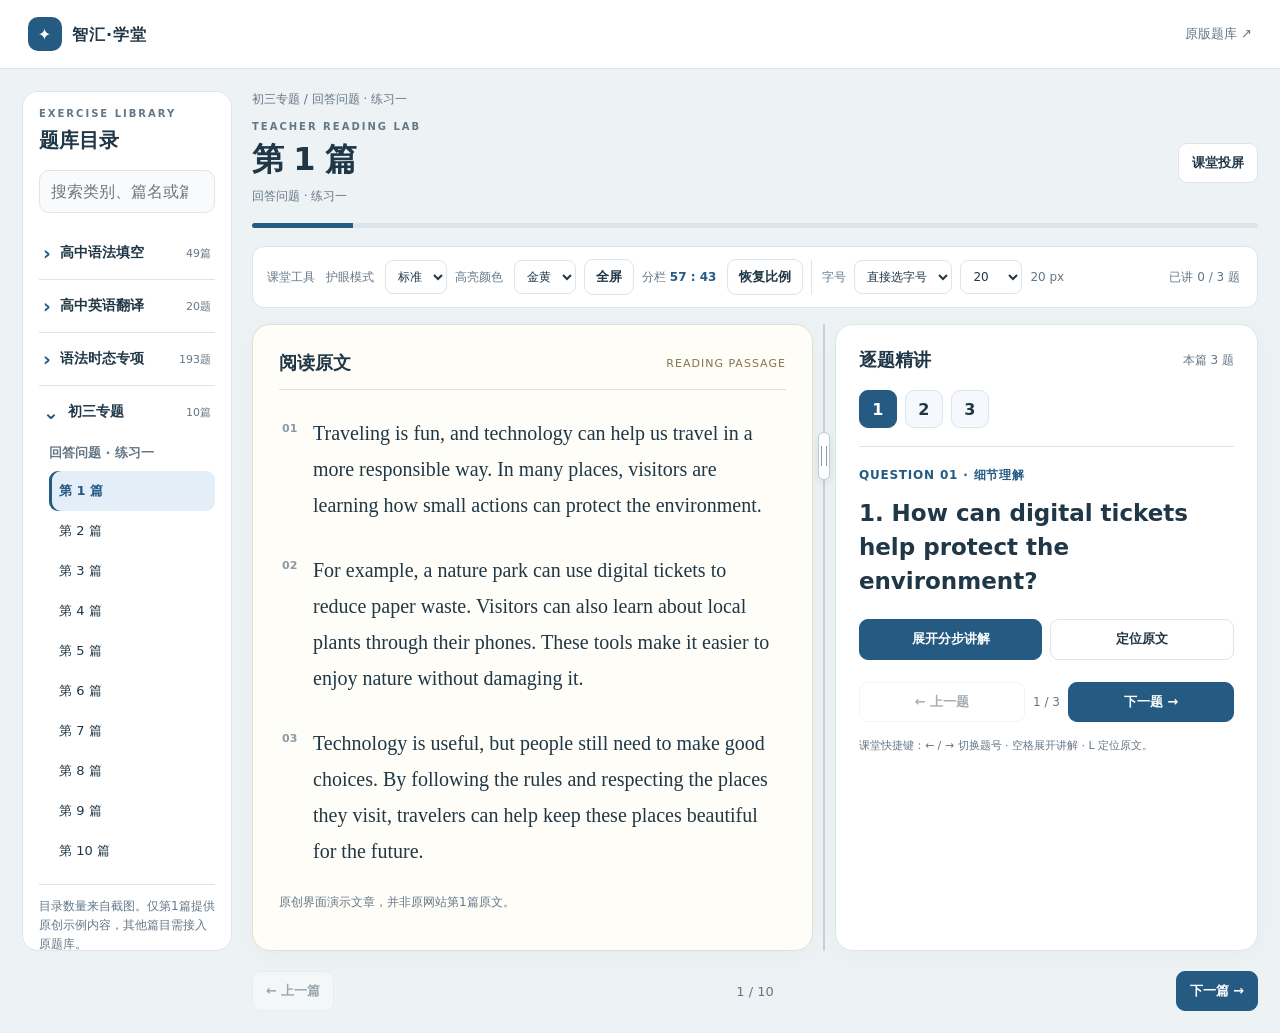
==== junior-reading-preview.html @ 0ece78c6 "Improve teacher reading evidence navigation and display controls" ====
<!doctype html><html lang="zh-CN"><head><meta charset="utf-8"><meta name="viewport" content="width=device-width,initial-scale=1"><title>智汇学堂 · 教师阅读精讲</title><style>
:root{--ink:#18354e;--muted:#687b8d;--blue:#245a96;--line:#dce5ed;--bg:#f2f5f8;--paper:#fffdf7}*{box-sizing:border-box}body{margin:0;background:var(--bg);color:var(--ink);font-family:Inter,"PingFang SC","Microsoft YaHei",system-ui,sans-serif}button,input,textarea{font:inherit}button{cursor:pointer}button:focus-visible,input:focus-visible,textarea:focus-visible,summary:focus-visible{outline:3px solid #d2a044;outline-offset:2px}header{background:#fff;border-bottom:1px solid var(--line);padding:17px 28px;display:flex;justify-content:space-between;align-items:center;gap:12px}.brand{font-weight:800;letter-spacing:1px}.brand span{display:inline-grid;place-items:center;background:var(--blue);color:white;width:34px;height:34px;border-radius:10px;margin-right:10px}header a{color:var(--muted);text-decoration:none;font-size:13px}.shell{max-width:1400px;margin:auto;padding:26px;display:grid;grid-template-columns:280px minmax(0,1fr);gap:24px;align-items:start}.side{background:white;border:1px solid var(--line);border-radius:18px;padding:19px;min-width:0;position:sticky;top:20px;max-height:calc(100dvh - 40px);overflow:auto}.kicker{font-size:10px;letter-spacing:2px;color:var(--muted);font-weight:700}.side h2{font-size:20px;margin:8px 0 16px}.search{width:100%;border:1px solid var(--line);border-radius:10px;padding:11px;color:var(--ink);background:#f8fafc;margin-bottom:14px}.category{border-bottom:1px solid var(--line);padding:3px 0}.category summary{cursor:pointer;list-style:none;display:flex;align-items:center;gap:9px;padding:12px 4px;font-size:14px;font-weight:750}.category summary::-webkit-details-marker{display:none}.category summary::before{content:"›";color:var(--blue);font-size:19px}.category[open]>summary::before{content:"⌄"}.count{margin-left:auto;color:var(--muted);font-size:11px;font-weight:500;white-space:nowrap}.sub{padding:0 0 10px 10px}.sub h3{font-size:13px;margin:9px 0;color:var(--muted)}.entry{border:0;background:transparent;color:var(--ink);width:100%;padding:11px 10px;border-radius:9px;text-align:left;display:flex;justify-content:space-between;font-size:13px;gap:6px}.entry:hover{background:#edf3f9}.entry.active{background:#e4eef9;color:var(--blue);font-weight:800;box-shadow:inset 3px 0 var(--blue)}.workspace{min-width:0}.crumb{color:var(--muted);font-size:12px;margin-bottom:13px}.heading{display:flex;justify-content:space-between;align-items:center;gap:14px;margin-bottom:18px}.heading h1{font-size:29px;margin:6px 0}.heading p{font-size:12px;color:var(--muted);margin:0}.tools{display:flex;gap:8px;flex-wrap:wrap}.btn{background:white;border:1px solid var(--line);border-radius:9px;padding:10px 13px;color:var(--ink);font-size:13px;font-weight:700;white-space:nowrap}.btn.primary{background:var(--blue);color:white;border-color:var(--blue)}.btn:disabled{opacity:.4;cursor:default}.progress{height:5px;background:var(--line);border-radius:10px;overflow:hidden;margin-bottom:18px}.progress span{display:block;background:var(--blue);height:100%;transition:width .2s}.paper{background:var(--paper);border:1px solid #e5dfd0;border-radius:18px;padding:clamp(22px,4vw,48px);min-width:0}.paper-head{display:flex;justify-content:space-between;align-items:center;gap:12px;border-bottom:1px solid #e5dfd0;padding-bottom:20px;margin-bottom:25px}.paper-head h2{margin:0;font-size:20px}.paper-head span{color:#83744e;font-size:11px;letter-spacing:1px}.passage{font-family:Georgia,"Times New Roman",serif;font-size:20px;line-height:1.95;max-width:75ch;overflow-wrap:anywhere}.passage p{margin:0 0 19px}.sample-note{font-size:12px;color:var(--muted);line-height:1.6}.questions{background:#fff;border:1px solid var(--line);border-radius:18px;padding:26px;margin-top:18px}.questions h2{font-size:19px;margin:0 0 18px}.question{border-top:1px solid var(--line);padding:18px 0}.question b{display:block;line-height:1.7;font-size:15px}.question textarea{width:100%;border:1px solid var(--line);border-radius:9px;background:#f8fafc;margin-top:12px;min-height:90px;padding:12px;resize:vertical;color:var(--ink)}.answer{background:#eaf2ee;border-radius:9px;padding:12px;color:#285b49;font-size:14px;line-height:1.6;margin-top:10px}.nav{display:flex;justify-content:space-between;align-items:center;gap:12px;margin-top:20px;font-size:13px;color:var(--muted)}.empty{padding:30px;background:white;border:1px solid var(--line);border-radius:18px;line-height:1.8}.mobile-toggle{display:none}.focus .shell{grid-template-columns:minmax(0,900px);justify-content:center}.focus .side{display:none}[hidden]{display:none!important}@media(max-width:820px){header{padding:14px 16px}.shell{grid-template-columns:1fr;padding:16px;gap:16px}.side{position:static;max-height:55vh}.mobile-toggle{display:inline-flex}.side.mobile-hidden{display:none}.heading{align-items:flex-start;flex-wrap:wrap}.heading h1{font-size:25px}.passage{font-size:18px;line-height:1.85}.paper{padding:22px}.questions{padding:20px}}@media print{header,.side,.tools,.nav,.progress,.mobile-toggle,.btn,.sample-note{display:none!important}.shell{display:block;padding:0}.paper,.questions{border:0;padding:10px;background:white}.passage{font-size:12pt}.question textarea{min-height:60px}} 
.shell{max-width:1600px;grid-template-columns:220px minmax(0,1fr);gap:18px;padding:22px}.side{padding:16px}.teaching-grid{display:grid;grid-template-columns:minmax(0,1.25fr) minmax(0,1fr);gap:18px;align-items:start}.paper,.questions{margin:0;min-width:0;border-radius:14px;padding:24px}.paper{background:#fffdf7}.paper-head{padding-bottom:14px;margin-bottom:20px}.passage{font-size:20px;line-height:1.85;max-width:none}.passage p{padding:0 10px;border-left:3px solid transparent;border-radius:4px;transition:background .2s}.passage p.located{background:#fff0c8;border-left-color:#d5a440}.questions{position:sticky;top:20px}.question-header{display:flex;justify-content:space-between;align-items:center;gap:8px;margin-bottom:18px}.questions h2{margin:0;font-size:19px}.qcount{font-size:12px;color:var(--muted)}.qnums{display:flex;gap:8px;flex-wrap:wrap;margin-bottom:20px;padding-bottom:18px;border-bottom:1px solid var(--line)}.qnums button{width:38px;height:38px;border:1px solid var(--line);border-radius:9px;background:#f5f8fc;color:var(--ink);font-weight:750}.qnums button[aria-current=true]{background:var(--blue);color:white;border-color:var(--blue)}.qtitle{font-size:clamp(20px,2.1vw,28px);line-height:1.5;margin:8px 0 19px;font-weight:750;overflow-wrap:anywhere}.qtag{color:var(--blue);font-weight:750;font-size:12px;letter-spacing:1px}.teacher-actions{display:flex;gap:8px;flex-wrap:wrap;margin-bottom:16px}.teacher-actions button{flex:1}.explain-box{padding:17px;background:#f0f5fb;border:1px solid #d8e5f3;border-radius:12px;line-height:1.75}.explain-box h3{font-size:13px;color:#245a96;margin:0 0 8px}.explain-box strong{font-size:19px;display:block;line-height:1.6}.explain-box p{font-size:14px;margin:9px 0;color:#405c73}.evidence{border-top:1px solid #d8e5f3;margin-top:15px;padding-top:13px}.evidence blockquote{margin:7px 0;padding:9px 11px;border-left:3px solid #d5a440;background:#fff8e6;color:#5c4a26;font-size:14px;line-height:1.7}.question-nav{display:flex;justify-content:space-between;align-items:center;gap:8px;margin-top:22px}.question-nav button{flex:1}.question-nav span{font-size:12px;color:var(--muted);white-space:nowrap}.focus .shell{grid-template-columns:minmax(0,1350px)}.focus .teaching-grid{grid-template-columns:minmax(0,1.25fr) minmax(0,1fr)}.teacher-caption{font-size:11px;color:var(--muted);line-height:1.6;margin:15px 0 0}@media(max-width:1100px){.shell{grid-template-columns:190px minmax(0,1fr);gap:14px;padding:16px}.teaching-grid{gap:12px}.paper,.questions{padding:18px}.passage{font-size:18px}}@media(max-width:820px){.shell{grid-template-columns:1fr}.teaching-grid,.focus .teaching-grid{grid-template-columns:1fr}.questions{position:static}.passage{font-size:18px}.paper,.questions{padding:20px}.qtitle{font-size:23px}}@media print{.teaching-grid{display:block}.questions{position:static}.qnums,.teacher-actions,.question-nav{display:none}}
/* Teacher studio: editorial reading surface, fixed two-pane teaching layout */
:root{--ink:#203747;--muted:#647787;--blue:#255b83;--line:#dce5e9;--bg:#edf2f4;--paper:#fffdf8}
header{background:#fff}.shell{max-width:1700px;grid-template-columns:210px minmax(0,1fr);gap:20px}.side{border-radius:16px}.heading h1{font-size:32px;letter-spacing:-1px}.teaching-grid{grid-template-columns:minmax(0,1.35fr) minmax(0,1fr);gap:18px;align-items:start}.paper,.questions{border-radius:18px;box-shadow:0 5px 24px #20374708}.paper{padding:26px}.questions{padding:23px}.paper-head{align-items:center}.paper-head h2,.questions h2{font-size:18px}.passage{counter-reset:para}.passage p{position:relative;padding:5px 9px 5px 34px;margin:0 0 19px;border:0;counter-increment:para}.passage p:before{content:counter(para,decimal-leading-zero);position:absolute;left:3px;top:12px;color:#8b9aa4;font:600 11px system-ui}.passage p.located{background:transparent;border:0}.passage mark.evidence-mark{background:#fce6a4;color:inherit;border-radius:3px;box-decoration-break:clone;-webkit-box-decoration-break:clone;padding:2px 1px}.lesson-toolbar{display:flex;flex-wrap:wrap;gap:8px;align-items:center;padding:12px 14px;background:#fff;border:1px solid var(--line);border-radius:12px;margin:0 0 16px}.lesson-toolbar .btn{padding:8px 11px}.lesson-toolbar .label{font-size:12px;color:var(--muted);margin-right:3px}.lesson-toolbar .spacer{flex:1}.lesson-toolbar select{font:inherit;font-size:12px;border:1px solid var(--line);border-radius:8px;padding:8px;background:#fff;color:var(--ink)}.lesson-toolbar button[aria-pressed=true]{background:#e0edf6;color:var(--blue);border-color:#b7cedd}.qnums button.taught:not([aria-current=true]){background:#e2f0e8;border-color:#b8d8c6;color:#316b51}.qnums button.taught:after{content:'✓';font-size:9px;position:absolute;right:3px;top:2px}.qnums button{position:relative}.qtag{letter-spacing:.8px}.qtitle{font-size:clamp(22px,2.1vw,30px);margin:12px 0 21px;line-height:1.48}.teacher-actions{display:grid;grid-template-columns:1fr 1fr}.teacher-actions .btn{white-space:normal;line-height:1.45}.teach-steps{display:flex;gap:5px;margin:0 0 16px}.teach-steps button{flex:1;min-width:0;background:#f3f6f8;border:1px solid var(--line);padding:9px 5px;border-radius:8px;color:var(--muted);font-size:12px;font-weight:700}.teach-steps button[aria-pressed=true]{background:var(--blue);border-color:var(--blue);color:white}.step-panel{min-height:110px;padding:16px;background:#f4f7fa;border:1px solid #dfe8ee;border-radius:12px;margin-bottom:14px}.step-panel h3{font-size:12px;color:var(--blue);margin:0 0 9px;letter-spacing:.5px}.step-panel p{font-size:15px;line-height:1.75;margin:0;overflow-wrap:anywhere}.step-panel strong{font-size:20px;line-height:1.5;display:block;margin:0 0 9px}.step-panel .translation{font-size:14px;color:var(--muted)}.step-panel .quote{border-left:3px solid #d0a13c;padding:8px 10px;background:#fff7e3;color:#664e20}.lesson-status{font-size:12px;color:var(--muted);margin:8px 0 0}.projection .shell{max-width:none;padding:16px;grid-template-columns:minmax(0,1fr)}.projection .side{display:none}.projection .teaching-grid{grid-template-columns:minmax(0,1.35fr) minmax(0,1fr)}.projection .passage{font-size:24px;line-height:1.8}.projection .qtitle{font-size:32px}.projection .step-panel p{font-size:18px}.projection .step-panel strong{font-size:25px}.projection .questions{position:sticky;top:16px}.projection .nav,.projection .progress{display:none}.projection .heading{margin-bottom:10px}.projection .lesson-toolbar{margin-bottom:12px}
@media(max-width:1100px){.shell{grid-template-columns:185px minmax(0,1fr);gap:12px;padding:15px}.paper,.questions{padding:18px}.teaching-grid{gap:12px}}
@media(max-width:820px){.shell,.projection .shell{grid-template-columns:1fr;padding:14px}.teaching-grid,.projection .teaching-grid{grid-template-columns:1fr!important}.questions,.projection .questions{position:static}.projection .passage{font-size:20px}.projection .qtitle{font-size:25px}.lesson-toolbar .spacer{display:none}.paper,.questions{padding:19px}.teacher-actions{grid-template-columns:1fr 1fr}}
@media print{.lesson-toolbar,.teach-steps,.lesson-status{display:none!important}.paper,.questions,.step-panel{color:#111!important;background:#fff!important;box-shadow:none}.projection .teaching-grid{display:block}}

:root{--split-left:57fr;--split-right:43fr;--lesson-font:20px}
.teaching-grid,.focus .teaching-grid,.projection .teaching-grid{grid-template-columns:minmax(0,var(--split-left)) 22px minmax(0,var(--split-right));gap:0;align-items:stretch}
.splitter{position:relative;cursor:col-resize;touch-action:none;min-width:22px;align-self:stretch;outline:none;z-index:2;display:flex;justify-content:center}
.splitter:before{content:"";position:absolute;top:0;bottom:0;width:2px;background:#c4d2dc;border-radius:4px}
.splitter span{position:sticky;top:48vh;align-self:flex-start;margin-top:90px;width:12px;height:48px;border-radius:8px;background:#fff;border:1px solid #b9cbd8;box-shadow:0 2px 7px #20374715;display:grid;place-items:center}
.splitter span:after{content:"";width:4px;height:20px;border-left:1px solid #829db1;border-right:1px solid #829db1}
.splitter:hover:before,.splitter:focus-visible:before,.dragging .splitter:before{background:var(--blue);width:4px}
.splitter:focus-visible span{outline:2px solid var(--blue);outline-offset:2px}
.dragging,.dragging *{cursor:col-resize!important;user-select:none!important}
.font-tools{display:flex;align-items:center;gap:8px;flex-wrap:wrap;padding-left:10px;border-left:1px solid var(--line);font-size:12px;color:var(--muted)}
.font-tools input[type=range]{width:115px;accent-color:var(--blue);cursor:pointer}.font-tools select{min-width:62px;font-variant-numeric:tabular-nums}
.split-label{white-space:nowrap}.split-label output{color:var(--blue);font-weight:700;font-variant-numeric:tabular-nums}
.passage,.projection .passage{font-size:var(--lesson-font);line-height:1.8}
.qtitle,.projection .qtitle{font-size:calc(var(--lesson-font) * 1.15);line-height:1.48}
.step-panel p,.projection .step-panel p{font-size:calc(var(--lesson-font) * .85)}
.step-panel strong,.projection .step-panel strong{font-size:var(--lesson-font)}
.step-panel .translation{font-size:calc(var(--lesson-font) * .8)}
@media(max-width:820px){.teaching-grid,.focus .teaching-grid,.projection .teaching-grid{grid-template-columns:minmax(0,1fr)!important;gap:16px}.splitter,.split-label{display:none}.font-tools{padding-left:0;border:0}.font-tools input[type=range]{width:100px}}
@media print{.splitter{display:none!important}.teaching-grid,.focus .teaching-grid,.projection .teaching-grid{display:block}}

.lesson-toolbar select{max-width:100%}
body[data-palette] header,body[data-palette] .side,body[data-palette] .questions,body[data-palette] .lesson-toolbar,body[data-palette] .btn,body[data-palette] .lesson-toolbar select,body[data-palette] .empty{background:var(--surface);color:var(--ink);border-color:var(--line)}
body[data-palette] .paper{background:var(--paper);border-color:var(--line)}
body[data-palette] .search,body[data-palette] .qnums button,body[data-palette] .teach-steps button,body[data-palette] .step-panel,body[data-palette] .step-panel .quote{background:var(--soft);color:var(--ink);border-color:var(--line)}
body[data-palette] .btn.primary,body[data-palette] .qnums button[aria-current=true],body[data-palette] .teach-steps button[aria-pressed=true]{background:var(--blue);color:white;border-color:var(--blue)}
body[data-palette] .entry.active,body[data-palette] .entry:hover,body[data-palette] .qnums button.taught:not([aria-current=true]){background:var(--soft);color:var(--blue)}
body[data-palette] .splitter span{background:var(--surface)}
body[data-palette=green]{--bg:#e6ede5;--paper:#f2f6e9;--surface:#f4f7ef;--ink:#293e33;--muted:#526a5a;--line:#cbd8ca;--blue:#37604b;--soft:#e4ede0}
body[data-palette=sand]{--bg:#eee5d5;--paper:#faf1df;--surface:#f8f1e6;--ink:#463921;--muted:#6e5b40;--line:#dbccb3;--blue:#745022;--soft:#efe3ce}
body[data-palette=blue]{--bg:#e4ebf0;--paper:#edf4f8;--surface:#f2f6f9;--ink:#273c4c;--muted:#526a7c;--line:#ccd9e2;--blue:#315b77;--soft:#e1edf4}
:root{--evidence-bg:#ffedaa;--evidence-edge:#896114}
body[data-highlight=green]{--evidence-bg:#d4efd4;--evidence-edge:#3f6842}
body[data-highlight=blue]{--evidence-bg:#d6ebfe;--evidence-edge:#365f85}
body[data-highlight=pink]{--evidence-bg:#f8dce8;--evidence-edge:#8c4265}
.passage mark.evidence-mark{background:var(--evidence-bg);color:#25313a;scroll-margin-block:70px}
.passage mark.is-current{box-shadow:inset 0 -2px var(--evidence-edge)}
.evidence-number{display:inline-grid;place-items:center;min-width:1.55em;height:1.55em;margin-inline-end:.35em;border-radius:50%;background:var(--evidence-edge);color:white;font:700 .65em/1 system-ui;vertical-align:middle}
.locate-nav{display:flex;flex-wrap:wrap;align-items:center;gap:6px;margin:0 0 14px}
.locate-nav output{font-size:12px;color:var(--muted)}
.step-panel ol{margin:0;padding-inline-start:1.5em}.step-panel li+li{margin-top:8px}
@media print{.locate-nav{display:none}}
</style></head><body><header><div class="brand"><span>✦</span>智汇·学堂</div><a href="https://word-website.netlify.app/junior-reading.html">原版题库 ↗</a></header><main class="shell"><aside class="side" id="sidebar"><div class="kicker">EXERCISE LIBRARY</div><h2>题库目录</h2><input class="search" id="search" type="search" placeholder="搜索类别、篇名或篇号" aria-label="搜索题库"><div id="tree"></div><p class="sample-note">目录数量来自截图。仅第1篇提供原创示例内容，其他篇目需接入原题库。</p></aside><section class="workspace"><div class="crumb" id="crumb">初三专题 / 回答问题 / 练习一</div><div class="heading"><div><div class="kicker">TEACHER READING LAB</div><h1 id="title">第 1 篇</h1><p id="meta">回答问题 · 练习一</p></div><div class="tools"><button class="btn mobile-toggle" id="mobile">题库目录</button><button class="btn" id="focus" aria-pressed="false">课堂投屏</button></div></div><div class="progress"><span id="progress" style="width:10%"></span></div><div class="lesson-toolbar" id="lesson-toolbar"><span class="label">课堂工具</span><label class="label" for="palette">护眼模式</label><select id="palette"><option value="">标准</option><option value="green">柔绿</option><option value="sand">暖米</option><option value="blue">雾蓝</option></select><label class="label" for="highlight">高亮颜色</label><select id="highlight"><option value="yellow">金黄</option><option value="green">浅绿</option><option value="blue">浅蓝</option><option value="pink">浅粉</option></select><button class="btn" id="fullscreen" aria-pressed="false">全屏</button><span class="label split-label">分栏 <output id="split-value">57 : 43</output></span><button class="btn split-label" id="split-reset">恢复比例</button><div class="font-tools"><label for="font-mode">字号</label><select id="font-mode"><option value="number">直接选字号</option><option value="range">滑杆调字号</option></select><input id="font-range" type="range" min="16" max="36" step="1" value="20" aria-label="滑动调整字号" hidden><select id="font-number" aria-label="直接选择字号"></select><output id="font-value" for="font-range font-number">20 px</output></div><span class="spacer"></span><span class="label" id="taught-status" aria-live="polite">已讲 0 / 3 题</span></div><div id="content" class="teaching-grid"><article class="paper"><div class="paper-head"><h2>阅读原文</h2><span>READING PASSAGE</span></div><div class="passage" id="passage"><p>Traveling is fun, and technology can help us travel in a more responsible way. In many places, visitors are learning how small actions can protect the environment.</p><p>For example, a nature park can use digital tickets to reduce paper waste. Visitors can also learn about local plants through their phones. These tools make it easier to enjoy nature without damaging it.</p><p>Technology is useful, but people still need to make good choices. By following the rules and respecting the places they visit, travelers can help keep these places beautiful for the future.</p></div><p class="sample-note">原创界面演示文章，并非原网站第1篇原文。</p></article><div id="splitter" class="splitter" role="separator" tabindex="0" aria-label="调整左右栏宽度" aria-orientation="vertical" aria-valuemin="35" aria-valuemax="70" aria-valuenow="57" title="拖动调整宽度，双击恢复"><span></span></div><section class="questions" aria-label="教师逐题讲解"><div class="question-header"><h2>逐题精讲</h2><span class="qcount">本篇 3 题</span></div><div class="qnums" id="qnums" aria-label="选择题号"></div><div class="qtag" id="qtag">QUESTION 01 · 细节理解</div><div class="qtitle" id="qtitle"></div><div class="teacher-actions"><button class="btn primary" id="answers">显示答案与解析</button><button class="btn" id="locate" aria-pressed="false">定位原文</button></div><div class="locate-nav" id="locate-nav" hidden><button class="btn" id="locate-prev">↑ 上一处</button><output id="locate-position" aria-live="polite"></output><button class="btn" id="locate-next">↓ 下一处</button></div><div class="teach-steps" id="teach-steps" hidden aria-label="分步讲解"><button data-step="evidence" aria-pressed="true">① 找依据</button><button data-step="analysis" aria-pressed="false">② 理思路</button><button data-step="answer" aria-pressed="false">③ 看答案</button></div><div class="step-panel" id="step-panel" hidden aria-live="polite"></div><div class="explain-box" id="explain" hidden><h3>参考答案</h3><strong id="answertext"></strong><p id="answercn"></p><div class="evidence"><h3>原文依据</h3><blockquote id="evidence"></blockquote><h3>讲解思路</h3><p id="analysis"></p></div></div><div class="question-nav"><button class="btn" id="qprev">← 上一题</button><span id="qposition">1 / 3</span><button class="btn primary" id="qnext">下一题 →</button></div><p class="teacher-caption">课堂快捷键：← / → 切换题号 · 空格展开讲解 · L 定位原文。</p></section></div><div class="empty" id="empty" hidden>此篇目暂未接入原题库内容。请前往原网站查看完整练习。 <a href="https://word-website.netlify.app/junior-reading.html">打开原题库</a></div><div class="nav"><button class="btn" id="prev">← 上一篇</button><span id="position">1 / 10</span><button class="btn primary" id="next">下一篇 →</button></div></section></main><script>
const groups=[{title:'高中语法填空',sub:'练习一',n:49,unit:'篇'},{title:'高中英语翻译',sub:'练习一',n:20,unit:'题'},{title:'语法时态专项',sub:'练习一至四',n:193,unit:'题'},{title:'初三专题',sub:'回答问题 · 练习一',n:10,unit:'篇'}];let group=3,index=0,show=false,font=20,qi=0,located=false;const $=id=>document.getElementById(id);const qs=[['How can digital tickets help protect the environment?','They can reduce paper waste.'],['What can visitors learn about through their phones?','They can learn about local plants.'],['What should travelers do to keep places beautiful?','They should follow the rules and respect the places they visit.']];function tree(){const q=$('search').value.trim().toLowerCase(),root=$('tree');root.replaceChildren();groups.forEach((g,i)=>{const matches=[];for(let j=0;j<g.n;j++){const title='第 '+(j+1)+' '+g.unit;if(!q||(g.title+' '+g.sub+' '+title+' '+(j+1)).toLowerCase().includes(q))matches.push(j)}if(!matches.length)return;const d=document.createElement('details');d.className='category';d.open=i===group||!!q;const s=document.createElement('summary');const label=document.createElement('span');label.textContent=g.title;const n=document.createElement('span');n.className='count';n.textContent=g.n+g.unit;s.append(label,n);d.append(s);const sub=document.createElement('div');sub.className='sub';const h=document.createElement('h3');h.textContent=g.sub;sub.append(h);matches.forEach(j=>{const b=document.createElement('button');b.className='entry'+(i===group&&j===index?' active':'');b.textContent='第 '+(j+1)+' '+g.unit;b.setAttribute('aria-current',i===group&&j===index?'true':'false');b.onclick=()=>{group=i;index=j;render();if(innerWidth<=820)$('sidebar').classList.add('mobile-hidden')};sub.append(b)});d.append(sub);root.append(d)})}const teaching=[{type:'细节理解',cn:'它们可以减少纸张浪费。',evidence:'For example, a nature park can use digital tickets to reduce paper waste.',para:1,analysis:'题干关键词 digital tickets 与第二段首句对应。How can…? 询问方式或作用，直接提取 reduce paper waste，注意用 They 指代 digital tickets。'},{type:'细节理解',cn:'他们可以了解当地植物。',evidence:'Visitors can also learn about local plants through their phones.',para:1,analysis:'抓住 learn about 和 through their phones，定位第二段。What 询问内容，提取 local plants，保留 learn about 的完整搭配。'},{type:'细节理解',cn:'他们应该遵守规则并尊重游览的地方。',evidence:'By following the rules and respecting the places they visit, travelers can help keep these places beautiful for the future.',para:2,additionalEvidence:[{para:2,text:'Technology is useful, but people still need to make good choices.'}],analysis:'定位末段末句。将 By following… and respecting… 转换为 should follow… and respect…，两个动词使用平行结构。'}];
function clearLocation(){located=false;document.querySelectorAll('#passage p').forEach(p=>p.classList.remove('located'));$('locate').setAttribute('aria-pressed','false');$('locate').textContent='定位原文'}
function renderQuestion(){const q=qs[qi],d=teaching[qi];show=false;clearLocation();$('qtag').textContent='QUESTION '+String(qi+1).padStart(2,'0')+' · '+d.type;$('qtitle').textContent=(qi+1)+'. '+q[0];$('answertext').textContent=q[1];$('answercn').textContent=d.cn;$('evidence').textContent=d.evidence;$('analysis').textContent=d.analysis;$('explain').hidden=true;$('answers').textContent='显示答案与解析';$('qposition').textContent=(qi+1)+' / '+qs.length;$('qprev').disabled=qi===0;$('qnext').disabled=qi===qs.length-1;$('qnums').replaceChildren(...qs.map((_,i)=>{const b=document.createElement('button');b.textContent=i+1;b.setAttribute('aria-label','第'+(i+1)+'题');b.setAttribute('aria-current',String(i===qi));b.onclick=()=>{qi=i;renderQuestion()};return b}))}
function render(){const g=groups[group];$('crumb').textContent=g.title+' / '+g.sub;$('title').textContent='第 '+(index+1)+' '+g.unit;$('meta').textContent=g.sub;$('position').textContent=(index+1)+' / '+g.n;$('progress').style.width=(index+1)/g.n*100+'%';$('prev').disabled=index===0;$('next').disabled=index===g.n-1;const demo=group===3&&index===0;$('content').hidden=!demo;$('empty').hidden=demo;qi=0;renderQuestion();tree()}$('search').oninput=tree;$('prev').onclick=()=>{if(index>0){index--;render()}};$('next').onclick=()=>{if(index<groups[group].n-1){index++;render()}};$('answers').onclick=()=>{show=!show;$('explain').hidden=!show;$('answers').textContent=show?'隐藏答案与解析':'显示答案与解析'};$('locate').onclick=()=>{if(located){clearLocation();return}clearLocation();located=true;const p=document.querySelectorAll('#passage p')[teaching[qi].para];p.classList.add('located');$('locate').setAttribute('aria-pressed','true');$('locate').textContent='取消定位';if(p.getBoundingClientRect().top<0||p.getBoundingClientRect().bottom>innerHeight)p.scrollIntoView({block:'center',behavior:'auto'})};$('qprev').onclick=()=>{if(qi>0){qi--;renderQuestion()}};$('qnext').onclick=()=>{if(qi<qs.length-1){qi++;renderQuestion()}};$('focus').onclick=()=>{const f=document.body.classList.toggle('focus');$('focus').setAttribute('aria-pressed',String(f));$('focus').textContent=f?'退出投屏':'课堂投屏'};$('mobile').onclick=()=>$('sidebar').classList.toggle('mobile-hidden');render();

const originalParagraphs=Array.from(document.querySelectorAll('#passage p'),p=>p.textContent);
const taught=new Set();
function evidenceFor(question){
  const {para,evidence,additionalEvidence=[]}=teaching[question];
  return [{para,text:evidence},...additionalEvidence].map(({para,text})=>({para,text,at:originalParagraphs[para]?.indexOf(text)??-1}))
    .filter(match=>match.at>=0).sort((a,b)=>a.para-b.para||a.at-b.at);
}
function updateTaught(){ $('taught-status').textContent='已讲 '+taught.size+' / '+qs.length+' 题';Array.from($('qnums').children).forEach((b,i)=>b.classList.toggle('taught',taught.has(i))) }
function showStep(key){document.querySelectorAll('[data-step]').forEach(b=>b.setAttribute('aria-pressed',String(b.dataset.step===key)));const panel=$('step-panel'),d=teaching[qi];panel.replaceChildren();const title=document.createElement('h3');title.textContent={evidence:'01 / 原文依据',analysis:'02 / 解题思路',answer:'03 / 参考答案'}[key];panel.append(title);const p=document.createElement(key==='answer'?'strong':'p');p.textContent=key==='evidence'?d.evidence:key==='analysis'?d.analysis:qs[qi][1];if(key==='evidence'){
  const list=document.createElement('ol');
  evidenceFor(qi).forEach(({text})=>{
    const item=document.createElement('li');
    item.className='quote';
    item.textContent=text;
    list.append(item);
  });
  panel.append(list);
}else panel.append(p);if(key==='answer'){const cn=document.createElement('p');cn.className='translation';cn.textContent=d.cn;panel.append(cn);taught.add(qi);updateTaught()}}

let marks=[];
let evidenceIndex=0;
const oldClear=clearLocation;
clearLocation=function(){
  oldClear();
  document.querySelectorAll('#passage p').forEach((p,i)=>p.textContent=originalParagraphs[i]);
  marks=[];
  $('locate-nav').hidden=true;
};
function goToEvidence(index){
  marks[evidenceIndex]?.classList.remove('is-current');
  evidenceIndex=index;
  const mark=marks[index];
  mark.classList.add('is-current');
  const controls=[[$('locate-prev'),index===0],[$('locate-next'),index===marks.length-1]];
  $('locate-position').textContent='第 '+(index+1)+' / '+marks.length+' 处 · 第 '+mark.dataset.paragraph+' 段';
  controls.forEach(([button,disabled])=>{
    button.disabled=disabled;
    if(disabled&&document.activeElement===button) controls.find(([other])=>other!==button)[0].focus({preventScroll:true});
  });
  const bounds=mark.getBoundingClientRect();
  if(bounds.top<70||bounds.bottom>innerHeight-24) mark.scrollIntoView({block:'center',behavior:'instant'});
}
$('locate-prev').onclick=()=>goToEvidence(evidenceIndex-1);
$('locate-next').onclick=()=>goToEvidence(evidenceIndex+1);
$('locate').onclick=()=>{
  if(located){clearLocation();return}
  const matches=evidenceFor(qi);
  if(!matches.length)return;
  document.querySelectorAll('#passage p').forEach((paragraph,para)=>{
    const text=originalParagraphs[para];
    let cursor=0;
    matches.forEach((match,index)=>{
      if(match.para!==para)return;
      if(cursor===0)paragraph.replaceChildren();
      const mark=document.createElement('mark');
      mark.className='evidence-mark';
      mark.dataset.paragraph=para+1;
      const badge=document.createElement('span');
      badge.className='evidence-number';
      badge.textContent=index+1;
      mark.append(badge,match.text);
      paragraph.append(text.slice(cursor,match.at),mark);
      cursor=match.at+match.text.length;
      marks.push(mark);
    });
    if(cursor>0)paragraph.append(text.slice(cursor));
  });
  located=true;
  $('locate').setAttribute('aria-pressed','true');
  $('locate').textContent='取消定位';
  $('locate-nav').hidden=false;
  $('locate-prev').hidden=marks.length===1;
  $('locate-next').hidden=marks.length===1;
  goToEvidence(0);
};
const oldRenderQuestion=renderQuestion;renderQuestion=function(){oldRenderQuestion();$('teach-steps').hidden=true;$('step-panel').hidden=true;$('explain').hidden=true;$('answers').textContent='展开分步讲解';updateTaught()};
$('answers').onclick=()=>{show=!show;$('teach-steps').hidden=!show;$('step-panel').hidden=!show;$('explain').hidden=true;$('answers').textContent=show?'收起分步讲解':'展开分步讲解';if(show)showStep('evidence')};
document.querySelectorAll('[data-step]').forEach(b=>b.onclick=()=>showStep(b.dataset.step));
const oldRender=render;render=function(){oldRender();$('lesson-toolbar').hidden=!(group===3&&index===0)};
$('palette').onchange=({target})=>{
  if(target.value)document.body.dataset.palette=target.value;
  else delete document.body.dataset.palette;
};
$('highlight').onchange=({target})=>document.body.dataset.highlight=target.value;


$('focus').onclick=()=>{const on=document.body.classList.toggle('projection');document.body.classList.toggle('focus',on);$('focus').setAttribute('aria-pressed',String(on));$('focus').textContent=on?'退出投屏':'课堂投屏'};
$('fullscreen').onclick=async()=>{try{if(document.fullscreenElement){await document.exitFullscreen()}else if(document.documentElement.requestFullscreen){await document.documentElement.requestFullscreen()}else{ $('focus').click() }}catch(e){if(!document.body.classList.contains('projection'))$('focus').click()}};
document.addEventListener('fullscreenchange',()=>{$('fullscreen').setAttribute('aria-pressed',String(!!document.fullscreenElement));$('fullscreen').textContent=document.fullscreenElement?'退出全屏':'全屏'});

document.addEventListener('keydown',e=>{if(['BUTTON','INPUT','SELECT','TEXTAREA','A','SUMMARY'].includes(e.target.tagName)||e.ctrlKey||e.metaKey||e.altKey||$('content').hidden)return;if(e.key==='ArrowLeft'){e.preventDefault();$('qprev').click()}else if(e.key==='ArrowRight'){e.preventDefault();$('qnext').click()}else if(e.code==='Space'){e.preventDefault();$('answers').click()}else if(e.key.toLowerCase()==='l'){$('locate').click()}});
render();

let split=57;
function setSplit(n){split=Math.round(Math.max(35,Math.min(70,n)));document.documentElement.style.setProperty('--split-left',split+'fr');document.documentElement.style.setProperty('--split-right',(100-split)+'fr');$('split-value').textContent=split+' : '+(100-split);$('splitter').setAttribute('aria-valuenow',String(split))}
const splitter=$('splitter');let pointer=null;
function moveSplit(e){const r=$('content').getBoundingClientRect();setSplit((e.clientX-r.left-11)/(r.width-22)*100)}
splitter.addEventListener('pointerdown',e=>{if(e.button!==0&&e.pointerType==='mouse')return;pointer=e.pointerId;splitter.setPointerCapture(pointer);document.body.classList.add('dragging');moveSplit(e);e.preventDefault()});
splitter.addEventListener('pointermove',e=>{if(pointer===e.pointerId)moveSplit(e)});
function stopSplit(e){if(pointer===e.pointerId){pointer=null;document.body.classList.remove('dragging')}}
splitter.addEventListener('pointerup',stopSplit);splitter.addEventListener('pointercancel',stopSplit);splitter.addEventListener('lostpointercapture',stopSplit);
splitter.addEventListener('dblclick',()=>setSplit(57));splitter.addEventListener('keydown',e=>{if(e.key==='ArrowLeft'||e.key==='ArrowRight'){e.preventDefault();e.stopPropagation();setSplit(split+(e.key==='ArrowLeft'?-2:2))}else if(e.key==='Home'||e.key==='End'){e.preventDefault();setSplit(e.key==='Home'?35:70)}});
$('split-reset').onclick=()=>setSplit(57);
for(let n=16;n<=36;n++){const o=document.createElement('option');o.value=n;o.textContent=n;$('font-number').append(o)}
function setFont(n){font=Math.max(16,Math.min(36,Number(n)||20));document.documentElement.style.setProperty('--lesson-font',font+'px');$('font-range').value=font;$('font-number').value=font;$('font-value').textContent=font+' px'}
$('font-mode').onchange=({target})=>{
  $('font-range').hidden=target.value!=='range';
  $('font-number').hidden=target.value!=='number';
};
$('font-range').oninput=e=>setFont(e.target.value);$('font-number').onchange=e=>setFont(e.target.value);setFont(20);setSplit(57);
</script></body></html>
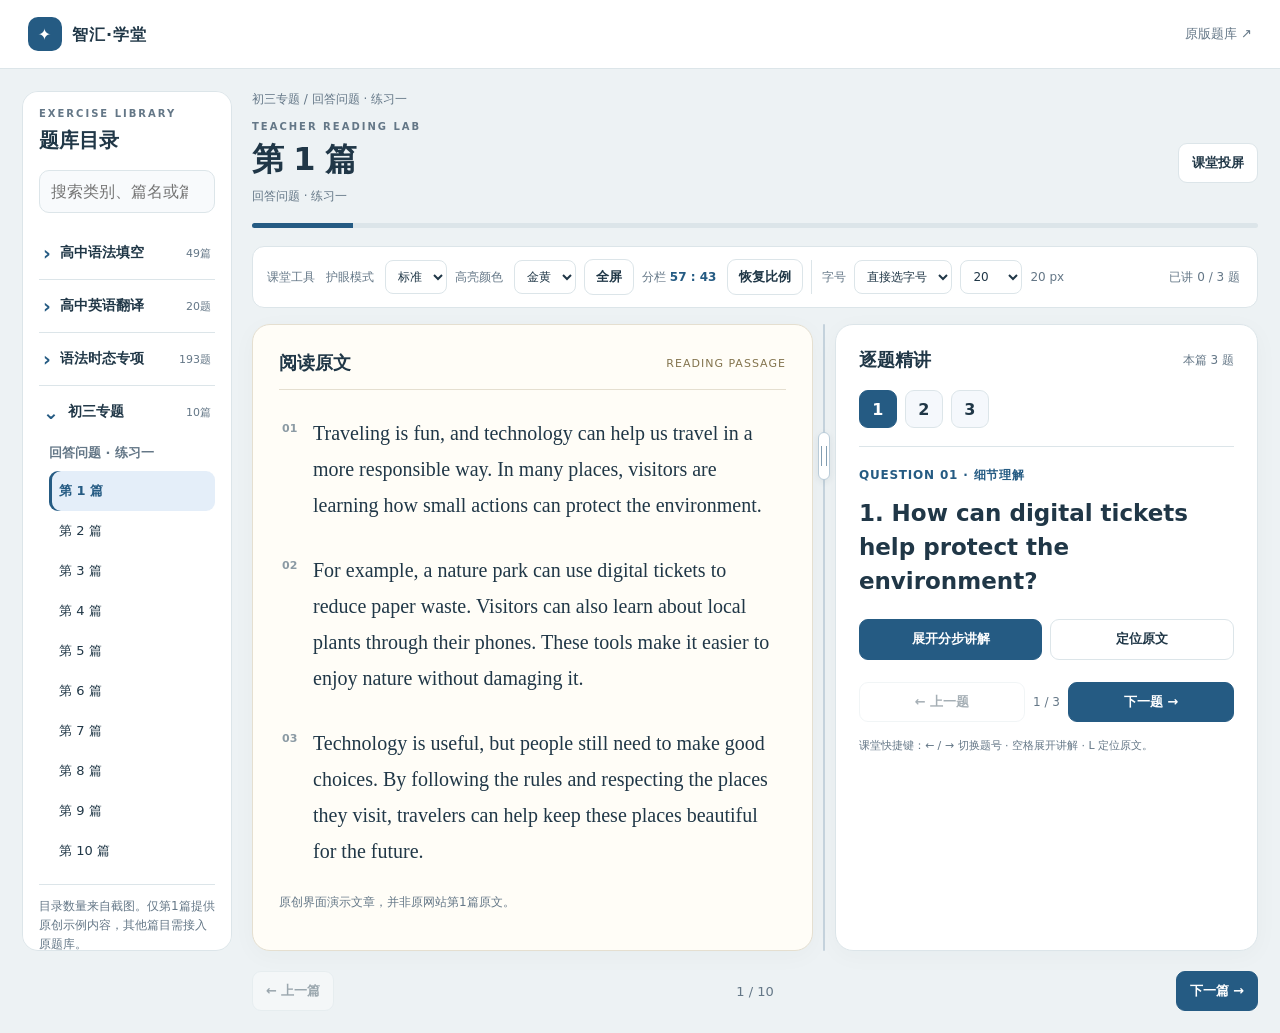
==== commit 002cb1fe: "Keep passage and teaching panes side by side on all screens" ====
--- a/junior-reading-preview.html
+++ b/junior-reading-preview.html
@@ -1,11 +1,11 @@
 <!doctype html><html lang="zh-CN"><head><meta charset="utf-8"><meta name="viewport" content="width=device-width,initial-scale=1"><title>智汇学堂 · 教师阅读精讲</title><style>
 :root{--ink:#18354e;--muted:#687b8d;--blue:#245a96;--line:#dce5ed;--bg:#f2f5f8;--paper:#fffdf7}*{box-sizing:border-box}body{margin:0;background:var(--bg);color:var(--ink);font-family:Inter,"PingFang SC","Microsoft YaHei",system-ui,sans-serif}button,input,textarea{font:inherit}button{cursor:pointer}button:focus-visible,input:focus-visible,textarea:focus-visible,summary:focus-visible{outline:3px solid #d2a044;outline-offset:2px}header{background:#fff;border-bottom:1px solid var(--line);padding:17px 28px;display:flex;justify-content:space-between;align-items:center;gap:12px}.brand{font-weight:800;letter-spacing:1px}.brand span{display:inline-grid;place-items:center;background:var(--blue);color:white;width:34px;height:34px;border-radius:10px;margin-right:10px}header a{color:var(--muted);text-decoration:none;font-size:13px}.shell{max-width:1400px;margin:auto;padding:26px;display:grid;grid-template-columns:280px minmax(0,1fr);gap:24px;align-items:start}.side{background:white;border:1px solid var(--line);border-radius:18px;padding:19px;min-width:0;position:sticky;top:20px;max-height:calc(100dvh - 40px);overflow:auto}.kicker{font-size:10px;letter-spacing:2px;color:var(--muted);font-weight:700}.side h2{font-size:20px;margin:8px 0 16px}.search{width:100%;border:1px solid var(--line);border-radius:10px;padding:11px;color:var(--ink);background:#f8fafc;margin-bottom:14px}.category{border-bottom:1px solid var(--line);padding:3px 0}.category summary{cursor:pointer;list-style:none;display:flex;align-items:center;gap:9px;padding:12px 4px;font-size:14px;font-weight:750}.category summary::-webkit-details-marker{display:none}.category summary::before{content:"›";color:var(--blue);font-size:19px}.category[open]>summary::before{content:"⌄"}.count{margin-left:auto;color:var(--muted);font-size:11px;font-weight:500;white-space:nowrap}.sub{padding:0 0 10px 10px}.sub h3{font-size:13px;margin:9px 0;color:var(--muted)}.entry{border:0;background:transparent;color:var(--ink);width:100%;padding:11px 10px;border-radius:9px;text-align:left;display:flex;justify-content:space-between;font-size:13px;gap:6px}.entry:hover{background:#edf3f9}.entry.active{background:#e4eef9;color:var(--blue);font-weight:800;box-shadow:inset 3px 0 var(--blue)}.workspace{min-width:0}.crumb{color:var(--muted);font-size:12px;margin-bottom:13px}.heading{display:flex;justify-content:space-between;align-items:center;gap:14px;margin-bottom:18px}.heading h1{font-size:29px;margin:6px 0}.heading p{font-size:12px;color:var(--muted);margin:0}.tools{display:flex;gap:8px;flex-wrap:wrap}.btn{background:white;border:1px solid var(--line);border-radius:9px;padding:10px 13px;color:var(--ink);font-size:13px;font-weight:700;white-space:nowrap}.btn.primary{background:var(--blue);color:white;border-color:var(--blue)}.btn:disabled{opacity:.4;cursor:default}.progress{height:5px;background:var(--line);border-radius:10px;overflow:hidden;margin-bottom:18px}.progress span{display:block;background:var(--blue);height:100%;transition:width .2s}.paper{background:var(--paper);border:1px solid #e5dfd0;border-radius:18px;padding:clamp(22px,4vw,48px);min-width:0}.paper-head{display:flex;justify-content:space-between;align-items:center;gap:12px;border-bottom:1px solid #e5dfd0;padding-bottom:20px;margin-bottom:25px}.paper-head h2{margin:0;font-size:20px}.paper-head span{color:#83744e;font-size:11px;letter-spacing:1px}.passage{font-family:Georgia,"Times New Roman",serif;font-size:20px;line-height:1.95;max-width:75ch;overflow-wrap:anywhere}.passage p{margin:0 0 19px}.sample-note{font-size:12px;color:var(--muted);line-height:1.6}.questions{background:#fff;border:1px solid var(--line);border-radius:18px;padding:26px;margin-top:18px}.questions h2{font-size:19px;margin:0 0 18px}.question{border-top:1px solid var(--line);padding:18px 0}.question b{display:block;line-height:1.7;font-size:15px}.question textarea{width:100%;border:1px solid var(--line);border-radius:9px;background:#f8fafc;margin-top:12px;min-height:90px;padding:12px;resize:vertical;color:var(--ink)}.answer{background:#eaf2ee;border-radius:9px;padding:12px;color:#285b49;font-size:14px;line-height:1.6;margin-top:10px}.nav{display:flex;justify-content:space-between;align-items:center;gap:12px;margin-top:20px;font-size:13px;color:var(--muted)}.empty{padding:30px;background:white;border:1px solid var(--line);border-radius:18px;line-height:1.8}.mobile-toggle{display:none}.focus .shell{grid-template-columns:minmax(0,900px);justify-content:center}.focus .side{display:none}[hidden]{display:none!important}@media(max-width:820px){header{padding:14px 16px}.shell{grid-template-columns:1fr;padding:16px;gap:16px}.side{position:static;max-height:55vh}.mobile-toggle{display:inline-flex}.side.mobile-hidden{display:none}.heading{align-items:flex-start;flex-wrap:wrap}.heading h1{font-size:25px}.passage{font-size:18px;line-height:1.85}.paper{padding:22px}.questions{padding:20px}}@media print{header,.side,.tools,.nav,.progress,.mobile-toggle,.btn,.sample-note{display:none!important}.shell{display:block;padding:0}.paper,.questions{border:0;padding:10px;background:white}.passage{font-size:12pt}.question textarea{min-height:60px}} 
-.shell{max-width:1600px;grid-template-columns:220px minmax(0,1fr);gap:18px;padding:22px}.side{padding:16px}.teaching-grid{display:grid;grid-template-columns:minmax(0,1.25fr) minmax(0,1fr);gap:18px;align-items:start}.paper,.questions{margin:0;min-width:0;border-radius:14px;padding:24px}.paper{background:#fffdf7}.paper-head{padding-bottom:14px;margin-bottom:20px}.passage{font-size:20px;line-height:1.85;max-width:none}.passage p{padding:0 10px;border-left:3px solid transparent;border-radius:4px;transition:background .2s}.passage p.located{background:#fff0c8;border-left-color:#d5a440}.questions{position:sticky;top:20px}.question-header{display:flex;justify-content:space-between;align-items:center;gap:8px;margin-bottom:18px}.questions h2{margin:0;font-size:19px}.qcount{font-size:12px;color:var(--muted)}.qnums{display:flex;gap:8px;flex-wrap:wrap;margin-bottom:20px;padding-bottom:18px;border-bottom:1px solid var(--line)}.qnums button{width:38px;height:38px;border:1px solid var(--line);border-radius:9px;background:#f5f8fc;color:var(--ink);font-weight:750}.qnums button[aria-current=true]{background:var(--blue);color:white;border-color:var(--blue)}.qtitle{font-size:clamp(20px,2.1vw,28px);line-height:1.5;margin:8px 0 19px;font-weight:750;overflow-wrap:anywhere}.qtag{color:var(--blue);font-weight:750;font-size:12px;letter-spacing:1px}.teacher-actions{display:flex;gap:8px;flex-wrap:wrap;margin-bottom:16px}.teacher-actions button{flex:1}.explain-box{padding:17px;background:#f0f5fb;border:1px solid #d8e5f3;border-radius:12px;line-height:1.75}.explain-box h3{font-size:13px;color:#245a96;margin:0 0 8px}.explain-box strong{font-size:19px;display:block;line-height:1.6}.explain-box p{font-size:14px;margin:9px 0;color:#405c73}.evidence{border-top:1px solid #d8e5f3;margin-top:15px;padding-top:13px}.evidence blockquote{margin:7px 0;padding:9px 11px;border-left:3px solid #d5a440;background:#fff8e6;color:#5c4a26;font-size:14px;line-height:1.7}.question-nav{display:flex;justify-content:space-between;align-items:center;gap:8px;margin-top:22px}.question-nav button{flex:1}.question-nav span{font-size:12px;color:var(--muted);white-space:nowrap}.focus .shell{grid-template-columns:minmax(0,1350px)}.focus .teaching-grid{grid-template-columns:minmax(0,1.25fr) minmax(0,1fr)}.teacher-caption{font-size:11px;color:var(--muted);line-height:1.6;margin:15px 0 0}@media(max-width:1100px){.shell{grid-template-columns:190px minmax(0,1fr);gap:14px;padding:16px}.teaching-grid{gap:12px}.paper,.questions{padding:18px}.passage{font-size:18px}}@media(max-width:820px){.shell{grid-template-columns:1fr}.teaching-grid,.focus .teaching-grid{grid-template-columns:1fr}.questions{position:static}.passage{font-size:18px}.paper,.questions{padding:20px}.qtitle{font-size:23px}}@media print{.teaching-grid{display:block}.questions{position:static}.qnums,.teacher-actions,.question-nav{display:none}}
+.shell{max-width:1600px;grid-template-columns:220px minmax(0,1fr);gap:18px;padding:22px}.side{padding:16px}.teaching-grid{display:grid;grid-template-columns:minmax(0,1.25fr) minmax(0,1fr);gap:18px;align-items:start}.paper,.questions{margin:0;min-width:0;border-radius:14px;padding:24px}.paper{background:#fffdf7}.paper-head{padding-bottom:14px;margin-bottom:20px}.passage{font-size:20px;line-height:1.85;max-width:none}.passage p{padding:0 10px;border-left:3px solid transparent;border-radius:4px;transition:background .2s}.passage p.located{background:#fff0c8;border-left-color:#d5a440}.questions{position:sticky;top:20px}.question-header{display:flex;justify-content:space-between;align-items:center;gap:8px;margin-bottom:18px}.questions h2{margin:0;font-size:19px}.qcount{font-size:12px;color:var(--muted)}.qnums{display:flex;gap:8px;flex-wrap:wrap;margin-bottom:20px;padding-bottom:18px;border-bottom:1px solid var(--line)}.qnums button{width:38px;height:38px;border:1px solid var(--line);border-radius:9px;background:#f5f8fc;color:var(--ink);font-weight:750}.qnums button[aria-current=true]{background:var(--blue);color:white;border-color:var(--blue)}.qtitle{font-size:clamp(20px,2.1vw,28px);line-height:1.5;margin:8px 0 19px;font-weight:750;overflow-wrap:anywhere}.qtag{color:var(--blue);font-weight:750;font-size:12px;letter-spacing:1px}.teacher-actions{display:flex;gap:8px;flex-wrap:wrap;margin-bottom:16px}.teacher-actions button{flex:1}.explain-box{padding:17px;background:#f0f5fb;border:1px solid #d8e5f3;border-radius:12px;line-height:1.75}.explain-box h3{font-size:13px;color:#245a96;margin:0 0 8px}.explain-box strong{font-size:19px;display:block;line-height:1.6}.explain-box p{font-size:14px;margin:9px 0;color:#405c73}.evidence{border-top:1px solid #d8e5f3;margin-top:15px;padding-top:13px}.evidence blockquote{margin:7px 0;padding:9px 11px;border-left:3px solid #d5a440;background:#fff8e6;color:#5c4a26;font-size:14px;line-height:1.7}.question-nav{display:flex;justify-content:space-between;align-items:center;gap:8px;margin-top:22px}.question-nav button{flex:1}.question-nav span{font-size:12px;color:var(--muted);white-space:nowrap}.focus .shell{grid-template-columns:minmax(0,1350px)}.focus .teaching-grid{grid-template-columns:minmax(0,1.25fr) minmax(0,1fr)}.teacher-caption{font-size:11px;color:var(--muted);line-height:1.6;margin:15px 0 0}@media(max-width:1100px){.shell{grid-template-columns:190px minmax(0,1fr);gap:14px;padding:16px}.teaching-grid{gap:12px}.paper,.questions{padding:18px}.passage{font-size:18px}}@media(max-width:820px){.shell{grid-template-columns:1fr}.questions{position:static}.passage{font-size:18px}.paper,.questions{padding:20px}.qtitle{font-size:23px}}@media print{.teaching-grid{display:block}.questions{position:static}.qnums,.teacher-actions,.question-nav{display:none}}
 /* Teacher studio: editorial reading surface, fixed two-pane teaching layout */
 :root{--ink:#203747;--muted:#647787;--blue:#255b83;--line:#dce5e9;--bg:#edf2f4;--paper:#fffdf8}
 header{background:#fff}.shell{max-width:1700px;grid-template-columns:210px minmax(0,1fr);gap:20px}.side{border-radius:16px}.heading h1{font-size:32px;letter-spacing:-1px}.teaching-grid{grid-template-columns:minmax(0,1.35fr) minmax(0,1fr);gap:18px;align-items:start}.paper,.questions{border-radius:18px;box-shadow:0 5px 24px #20374708}.paper{padding:26px}.questions{padding:23px}.paper-head{align-items:center}.paper-head h2,.questions h2{font-size:18px}.passage{counter-reset:para}.passage p{position:relative;padding:5px 9px 5px 34px;margin:0 0 19px;border:0;counter-increment:para}.passage p:before{content:counter(para,decimal-leading-zero);position:absolute;left:3px;top:12px;color:#8b9aa4;font:600 11px system-ui}.passage p.located{background:transparent;border:0}.passage mark.evidence-mark{background:#fce6a4;color:inherit;border-radius:3px;box-decoration-break:clone;-webkit-box-decoration-break:clone;padding:2px 1px}.lesson-toolbar{display:flex;flex-wrap:wrap;gap:8px;align-items:center;padding:12px 14px;background:#fff;border:1px solid var(--line);border-radius:12px;margin:0 0 16px}.lesson-toolbar .btn{padding:8px 11px}.lesson-toolbar .label{font-size:12px;color:var(--muted);margin-right:3px}.lesson-toolbar .spacer{flex:1}.lesson-toolbar select{font:inherit;font-size:12px;border:1px solid var(--line);border-radius:8px;padding:8px;background:#fff;color:var(--ink)}.lesson-toolbar button[aria-pressed=true]{background:#e0edf6;color:var(--blue);border-color:#b7cedd}.qnums button.taught:not([aria-current=true]){background:#e2f0e8;border-color:#b8d8c6;color:#316b51}.qnums button.taught:after{content:'✓';font-size:9px;position:absolute;right:3px;top:2px}.qnums button{position:relative}.qtag{letter-spacing:.8px}.qtitle{font-size:clamp(22px,2.1vw,30px);margin:12px 0 21px;line-height:1.48}.teacher-actions{display:grid;grid-template-columns:1fr 1fr}.teacher-actions .btn{white-space:normal;line-height:1.45}.teach-steps{display:flex;gap:5px;margin:0 0 16px}.teach-steps button{flex:1;min-width:0;background:#f3f6f8;border:1px solid var(--line);padding:9px 5px;border-radius:8px;color:var(--muted);font-size:12px;font-weight:700}.teach-steps button[aria-pressed=true]{background:var(--blue);border-color:var(--blue);color:white}.step-panel{min-height:110px;padding:16px;background:#f4f7fa;border:1px solid #dfe8ee;border-radius:12px;margin-bottom:14px}.step-panel h3{font-size:12px;color:var(--blue);margin:0 0 9px;letter-spacing:.5px}.step-panel p{font-size:15px;line-height:1.75;margin:0;overflow-wrap:anywhere}.step-panel strong{font-size:20px;line-height:1.5;display:block;margin:0 0 9px}.step-panel .translation{font-size:14px;color:var(--muted)}.step-panel .quote{border-left:3px solid #d0a13c;padding:8px 10px;background:#fff7e3;color:#664e20}.lesson-status{font-size:12px;color:var(--muted);margin:8px 0 0}.projection .shell{max-width:none;padding:16px;grid-template-columns:minmax(0,1fr)}.projection .side{display:none}.projection .teaching-grid{grid-template-columns:minmax(0,1.35fr) minmax(0,1fr)}.projection .passage{font-size:24px;line-height:1.8}.projection .qtitle{font-size:32px}.projection .step-panel p{font-size:18px}.projection .step-panel strong{font-size:25px}.projection .questions{position:sticky;top:16px}.projection .nav,.projection .progress{display:none}.projection .heading{margin-bottom:10px}.projection .lesson-toolbar{margin-bottom:12px}
 @media(max-width:1100px){.shell{grid-template-columns:185px minmax(0,1fr);gap:12px;padding:15px}.paper,.questions{padding:18px}.teaching-grid{gap:12px}}
-@media(max-width:820px){.shell,.projection .shell{grid-template-columns:1fr;padding:14px}.teaching-grid,.projection .teaching-grid{grid-template-columns:1fr!important}.questions,.projection .questions{position:static}.projection .passage{font-size:20px}.projection .qtitle{font-size:25px}.lesson-toolbar .spacer{display:none}.paper,.questions{padding:19px}.teacher-actions{grid-template-columns:1fr 1fr}}
+@media(max-width:820px){.shell,.projection .shell{grid-template-columns:1fr;padding:14px}.questions,.projection .questions{position:static}.projection .passage{font-size:20px}.projection .qtitle{font-size:25px}.lesson-toolbar .spacer{display:none}.paper,.questions{padding:19px}.teacher-actions{grid-template-columns:1fr 1fr}}
 @media print{.lesson-toolbar,.teach-steps,.lesson-status{display:none!important}.paper,.questions,.step-panel{color:#111!important;background:#fff!important;box-shadow:none}.projection .teaching-grid{display:block}}
 
 :root{--split-left:57fr;--split-right:43fr;--lesson-font:20px}
@@ -25,7 +25,7 @@
 .step-panel p,.projection .step-panel p{font-size:calc(var(--lesson-font) * .85)}
 .step-panel strong,.projection .step-panel strong{font-size:var(--lesson-font)}
 .step-panel .translation{font-size:calc(var(--lesson-font) * .8)}
-@media(max-width:820px){.teaching-grid,.focus .teaching-grid,.projection .teaching-grid{grid-template-columns:minmax(0,1fr)!important;gap:16px}.splitter,.split-label{display:none}.font-tools{padding-left:0;border:0}.font-tools input[type=range]{width:100px}}
+@media(max-width:820px){.font-tools{padding-left:0;border:0}.font-tools input[type=range]{width:100px}}
 @media print{.splitter{display:none!important}.teaching-grid,.focus .teaching-grid,.projection .teaching-grid{display:block}}
 
 .lesson-toolbar select{max-width:100%}
@@ -49,7 +49,19 @@
 .locate-nav output{font-size:12px;color:var(--muted)}
 .step-panel ol{margin:0;padding-inline-start:1.5em}.step-panel li+li{margin-top:8px}
 @media print{.locate-nav{display:none}}
-</style></head><body><header><div class="brand"><span>✦</span>智汇·学堂</div><a href="https://word-website.netlify.app/junior-reading.html">原版题库 ↗</a></header><main class="shell"><aside class="side" id="sidebar"><div class="kicker">EXERCISE LIBRARY</div><h2>题库目录</h2><input class="search" id="search" type="search" placeholder="搜索类别、篇名或篇号" aria-label="搜索题库"><div id="tree"></div><p class="sample-note">目录数量来自截图。仅第1篇提供原创示例内容，其他篇目需接入原题库。</p></aside><section class="workspace"><div class="crumb" id="crumb">初三专题 / 回答问题 / 练习一</div><div class="heading"><div><div class="kicker">TEACHER READING LAB</div><h1 id="title">第 1 篇</h1><p id="meta">回答问题 · 练习一</p></div><div class="tools"><button class="btn mobile-toggle" id="mobile">题库目录</button><button class="btn" id="focus" aria-pressed="false">课堂投屏</button></div></div><div class="progress"><span id="progress" style="width:10%"></span></div><div class="lesson-toolbar" id="lesson-toolbar"><span class="label">课堂工具</span><label class="label" for="palette">护眼模式</label><select id="palette"><option value="">标准</option><option value="green">柔绿</option><option value="sand">暖米</option><option value="blue">雾蓝</option></select><label class="label" for="highlight">高亮颜色</label><select id="highlight"><option value="yellow">金黄</option><option value="green">浅绿</option><option value="blue">浅蓝</option><option value="pink">浅粉</option></select><button class="btn" id="fullscreen" aria-pressed="false">全屏</button><span class="label split-label">分栏 <output id="split-value">57 : 43</output></span><button class="btn split-label" id="split-reset">恢复比例</button><div class="font-tools"><label for="font-mode">字号</label><select id="font-mode"><option value="number">直接选字号</option><option value="range">滑杆调字号</option></select><input id="font-range" type="range" min="16" max="36" step="1" value="20" aria-label="滑动调整字号" hidden><select id="font-number" aria-label="直接选择字号"></select><output id="font-value" for="font-range font-number">20 px</output></div><span class="spacer"></span><span class="label" id="taught-status" aria-live="polite">已讲 0 / 3 题</span></div><div id="content" class="teaching-grid"><article class="paper"><div class="paper-head"><h2>阅读原文</h2><span>READING PASSAGE</span></div><div class="passage" id="passage"><p>Traveling is fun, and technology can help us travel in a more responsible way. In many places, visitors are learning how small actions can protect the environment.</p><p>For example, a nature park can use digital tickets to reduce paper waste. Visitors can also learn about local plants through their phones. These tools make it easier to enjoy nature without damaging it.</p><p>Technology is useful, but people still need to make good choices. By following the rules and respecting the places they visit, travelers can help keep these places beautiful for the future.</p></div><p class="sample-note">原创界面演示文章，并非原网站第1篇原文。</p></article><div id="splitter" class="splitter" role="separator" tabindex="0" aria-label="调整左右栏宽度" aria-orientation="vertical" aria-valuemin="35" aria-valuemax="70" aria-valuenow="57" title="拖动调整宽度，双击恢复"><span></span></div><section class="questions" aria-label="教师逐题讲解"><div class="question-header"><h2>逐题精讲</h2><span class="qcount">本篇 3 题</span></div><div class="qnums" id="qnums" aria-label="选择题号"></div><div class="qtag" id="qtag">QUESTION 01 · 细节理解</div><div class="qtitle" id="qtitle"></div><div class="teacher-actions"><button class="btn primary" id="answers">显示答案与解析</button><button class="btn" id="locate" aria-pressed="false">定位原文</button></div><div class="locate-nav" id="locate-nav" hidden><button class="btn" id="locate-prev">↑ 上一处</button><output id="locate-position" aria-live="polite"></output><button class="btn" id="locate-next">↓ 下一处</button></div><div class="teach-steps" id="teach-steps" hidden aria-label="分步讲解"><button data-step="evidence" aria-pressed="true">① 找依据</button><button data-step="analysis" aria-pressed="false">② 理思路</button><button data-step="answer" aria-pressed="false">③ 看答案</button></div><div class="step-panel" id="step-panel" hidden aria-live="polite"></div><div class="explain-box" id="explain" hidden><h3>参考答案</h3><strong id="answertext"></strong><p id="answercn"></p><div class="evidence"><h3>原文依据</h3><blockquote id="evidence"></blockquote><h3>讲解思路</h3><p id="analysis"></p></div></div><div class="question-nav"><button class="btn" id="qprev">← 上一题</button><span id="qposition">1 / 3</span><button class="btn primary" id="qnext">下一题 →</button></div><p class="teacher-caption">课堂快捷键：← / → 切换题号 · 空格展开讲解 · L 定位原文。</p></section></div><div class="empty" id="empty" hidden>此篇目暂未接入原题库内容。请前往原网站查看完整练习。 <a href="https://word-website.netlify.app/junior-reading.html">打开原题库</a></div><div class="nav"><button class="btn" id="prev">← 上一篇</button><span id="position">1 / 10</span><button class="btn primary" id="next">下一篇 →</button></div></section></main><script>
+@media screen and (max-width:820px){
+  .split-viewport{overflow-x:auto}
+  .split-viewport:focus-visible{outline:2px solid var(--blue);outline-offset:2px}
+  .teaching-grid{min-width:640px}
+  .paper,.questions{padding:16px}
+  .teacher-actions{grid-template-columns:1fr}
+}
+.split-hint{display:none;font-size:12px;color:var(--muted);margin:0 0 8px}
+@media screen and (max-width:667px){.split-hint:not([hidden]){display:block}}
+@media print{
+  .teaching-grid,.focus .teaching-grid,.projection .teaching-grid{display:grid;grid-template-columns:minmax(0,57fr) minmax(0,43fr);gap:12px}
+}
+</style></head><body><header><div class="brand"><span>✦</span>智汇·学堂</div><a href="https://word-website.netlify.app/junior-reading.html">原版题库 ↗</a></header><main class="shell"><aside class="side mobile-hidden" id="sidebar"><div class="kicker">EXERCISE LIBRARY</div><h2>题库目录</h2><input class="search" id="search" type="search" placeholder="搜索类别、篇名或篇号" aria-label="搜索题库"><div id="tree"></div><p class="sample-note">目录数量来自截图。仅第1篇提供原创示例内容，其他篇目需接入原题库。</p></aside><section class="workspace"><div class="crumb" id="crumb">初三专题 / 回答问题 / 练习一</div><div class="heading"><div><div class="kicker">TEACHER READING LAB</div><h1 id="title">第 1 篇</h1><p id="meta">回答问题 · 练习一</p></div><div class="tools"><button class="btn mobile-toggle" id="mobile">题库目录</button><button class="btn" id="focus" aria-pressed="false">课堂投屏</button></div></div><div class="progress"><span id="progress" style="width:10%"></span></div><div class="lesson-toolbar" id="lesson-toolbar"><span class="label">课堂工具</span><label class="label" for="palette">护眼模式</label><select id="palette"><option value="">标准</option><option value="green">柔绿</option><option value="sand">暖米</option><option value="blue">雾蓝</option></select><label class="label" for="highlight">高亮颜色</label><select id="highlight"><option value="yellow">金黄</option><option value="green">浅绿</option><option value="blue">浅蓝</option><option value="pink">浅粉</option></select><button class="btn" id="fullscreen" aria-pressed="false">全屏</button><span class="label split-label">分栏 <output id="split-value">57 : 43</output></span><button class="btn split-label" id="split-reset">恢复比例</button><div class="font-tools"><label for="font-mode">字号</label><select id="font-mode"><option value="number">直接选字号</option><option value="range">滑杆调字号</option></select><input id="font-range" type="range" min="16" max="36" step="1" value="20" aria-label="滑动调整字号" hidden><select id="font-number" aria-label="直接选择字号"></select><output id="font-value" for="font-range font-number">20 px</output></div><span class="spacer"></span><span class="label" id="taught-status" aria-live="polite">已讲 0 / 3 题</span></div><p class="split-hint" id="split-hint">左右滑动可查看两栏</p><div id="split-viewport" class="split-viewport" tabindex="0" role="region" aria-label="阅读原文与逐题讲解"><div id="content" class="teaching-grid"><article class="paper"><div class="paper-head"><h2>阅读原文</h2><span>READING PASSAGE</span></div><div class="passage" id="passage"><p>Traveling is fun, and technology can help us travel in a more responsible way. In many places, visitors are learning how small actions can protect the environment.</p><p>For example, a nature park can use digital tickets to reduce paper waste. Visitors can also learn about local plants through their phones. These tools make it easier to enjoy nature without damaging it.</p><p>Technology is useful, but people still need to make good choices. By following the rules and respecting the places they visit, travelers can help keep these places beautiful for the future.</p></div><p class="sample-note">原创界面演示文章，并非原网站第1篇原文。</p></article><div id="splitter" class="splitter" role="separator" tabindex="0" aria-label="调整左右栏宽度" aria-orientation="vertical" aria-valuemin="35" aria-valuemax="70" aria-valuenow="57" title="拖动调整宽度，双击恢复"><span></span></div><section class="questions" aria-label="教师逐题讲解"><div class="question-header"><h2>逐题精讲</h2><span class="qcount">本篇 3 题</span></div><div class="qnums" id="qnums" aria-label="选择题号"></div><div class="qtag" id="qtag">QUESTION 01 · 细节理解</div><div class="qtitle" id="qtitle"></div><div class="teacher-actions"><button class="btn primary" id="answers">显示答案与解析</button><button class="btn" id="locate" aria-pressed="false">定位原文</button></div><div class="locate-nav" id="locate-nav" hidden><button class="btn" id="locate-prev">↑ 上一处</button><output id="locate-position" aria-live="polite"></output><button class="btn" id="locate-next">↓ 下一处</button></div><div class="teach-steps" id="teach-steps" hidden aria-label="分步讲解"><button data-step="evidence" aria-pressed="true">① 找依据</button><button data-step="analysis" aria-pressed="false">② 理思路</button><button data-step="answer" aria-pressed="false">③ 看答案</button></div><div class="step-panel" id="step-panel" hidden aria-live="polite"></div><div class="explain-box" id="explain" hidden><h3>参考答案</h3><strong id="answertext"></strong><p id="answercn"></p><div class="evidence"><h3>原文依据</h3><blockquote id="evidence"></blockquote><h3>讲解思路</h3><p id="analysis"></p></div></div><div class="question-nav"><button class="btn" id="qprev">← 上一题</button><span id="qposition">1 / 3</span><button class="btn primary" id="qnext">下一题 →</button></div><p class="teacher-caption">课堂快捷键：← / → 切换题号 · 空格展开讲解 · L 定位原文。</p></section></div></div><div class="empty" id="empty" hidden>此篇目暂未接入原题库内容。请前往原网站查看完整练习。 <a href="https://word-website.netlify.app/junior-reading.html">打开原题库</a></div><div class="nav"><button class="btn" id="prev">← 上一篇</button><span id="position">1 / 10</span><button class="btn primary" id="next">下一篇 →</button></div></section></main><script>
 const groups=[{title:'高中语法填空',sub:'练习一',n:49,unit:'篇'},{title:'高中英语翻译',sub:'练习一',n:20,unit:'题'},{title:'语法时态专项',sub:'练习一至四',n:193,unit:'题'},{title:'初三专题',sub:'回答问题 · 练习一',n:10,unit:'篇'}];let group=3,index=0,show=false,font=20,qi=0,located=false;const $=id=>document.getElementById(id);const qs=[['How can digital tickets help protect the environment?','They can reduce paper waste.'],['What can visitors learn about through their phones?','They can learn about local plants.'],['What should travelers do to keep places beautiful?','They should follow the rules and respect the places they visit.']];function tree(){const q=$('search').value.trim().toLowerCase(),root=$('tree');root.replaceChildren();groups.forEach((g,i)=>{const matches=[];for(let j=0;j<g.n;j++){const title='第 '+(j+1)+' '+g.unit;if(!q||(g.title+' '+g.sub+' '+title+' '+(j+1)).toLowerCase().includes(q))matches.push(j)}if(!matches.length)return;const d=document.createElement('details');d.className='category';d.open=i===group||!!q;const s=document.createElement('summary');const label=document.createElement('span');label.textContent=g.title;const n=document.createElement('span');n.className='count';n.textContent=g.n+g.unit;s.append(label,n);d.append(s);const sub=document.createElement('div');sub.className='sub';const h=document.createElement('h3');h.textContent=g.sub;sub.append(h);matches.forEach(j=>{const b=document.createElement('button');b.className='entry'+(i===group&&j===index?' active':'');b.textContent='第 '+(j+1)+' '+g.unit;b.setAttribute('aria-current',i===group&&j===index?'true':'false');b.onclick=()=>{group=i;index=j;render();if(innerWidth<=820)$('sidebar').classList.add('mobile-hidden')};sub.append(b)});d.append(sub);root.append(d)})}const teaching=[{type:'细节理解',cn:'它们可以减少纸张浪费。',evidence:'For example, a nature park can use digital tickets to reduce paper waste.',para:1,analysis:'题干关键词 digital tickets 与第二段首句对应。How can…? 询问方式或作用，直接提取 reduce paper waste，注意用 They 指代 digital tickets。'},{type:'细节理解',cn:'他们可以了解当地植物。',evidence:'Visitors can also learn about local plants through their phones.',para:1,analysis:'抓住 learn about 和 through their phones，定位第二段。What 询问内容，提取 local plants，保留 learn about 的完整搭配。'},{type:'细节理解',cn:'他们应该遵守规则并尊重游览的地方。',evidence:'By following the rules and respecting the places they visit, travelers can help keep these places beautiful for the future.',para:2,additionalEvidence:[{para:2,text:'Technology is useful, but people still need to make good choices.'}],analysis:'定位末段末句。将 By following… and respecting… 转换为 should follow… and respect…，两个动词使用平行结构。'}];
 function clearLocation(){located=false;document.querySelectorAll('#passage p').forEach(p=>p.classList.remove('located'));$('locate').setAttribute('aria-pressed','false');$('locate').textContent='定位原文'}
 function renderQuestion(){const q=qs[qi],d=teaching[qi];show=false;clearLocation();$('qtag').textContent='QUESTION '+String(qi+1).padStart(2,'0')+' · '+d.type;$('qtitle').textContent=(qi+1)+'. '+q[0];$('answertext').textContent=q[1];$('answercn').textContent=d.cn;$('evidence').textContent=d.evidence;$('analysis').textContent=d.analysis;$('explain').hidden=true;$('answers').textContent='显示答案与解析';$('qposition').textContent=(qi+1)+' / '+qs.length;$('qprev').disabled=qi===0;$('qnext').disabled=qi===qs.length-1;$('qnums').replaceChildren(...qs.map((_,i)=>{const b=document.createElement('button');b.textContent=i+1;b.setAttribute('aria-label','第'+(i+1)+'题');b.setAttribute('aria-current',String(i===qi));b.onclick=()=>{qi=i;renderQuestion()};return b}))}
@@ -133,7 +145,7 @@
 const oldRenderQuestion=renderQuestion;renderQuestion=function(){oldRenderQuestion();$('teach-steps').hidden=true;$('step-panel').hidden=true;$('explain').hidden=true;$('answers').textContent='展开分步讲解';updateTaught()};
 $('answers').onclick=()=>{show=!show;$('teach-steps').hidden=!show;$('step-panel').hidden=!show;$('explain').hidden=true;$('answers').textContent=show?'收起分步讲解':'展开分步讲解';if(show)showStep('evidence')};
 document.querySelectorAll('[data-step]').forEach(b=>b.onclick=()=>showStep(b.dataset.step));
-const oldRender=render;render=function(){oldRender();$('lesson-toolbar').hidden=!(group===3&&index===0)};
+const oldRender=render;render=function(){oldRender();$('lesson-toolbar').hidden=$('split-hint').hidden=$('split-viewport').hidden=$('content').hidden};
 $('palette').onchange=({target})=>{
   if(target.value)document.body.dataset.palette=target.value;
   else delete document.body.dataset.palette;
@@ -145,7 +157,7 @@
 $('fullscreen').onclick=async()=>{try{if(document.fullscreenElement){await document.exitFullscreen()}else if(document.documentElement.requestFullscreen){await document.documentElement.requestFullscreen()}else{ $('focus').click() }}catch(e){if(!document.body.classList.contains('projection'))$('focus').click()}};
 document.addEventListener('fullscreenchange',()=>{$('fullscreen').setAttribute('aria-pressed',String(!!document.fullscreenElement));$('fullscreen').textContent=document.fullscreenElement?'退出全屏':'全屏'});
 
-document.addEventListener('keydown',e=>{if(['BUTTON','INPUT','SELECT','TEXTAREA','A','SUMMARY'].includes(e.target.tagName)||e.ctrlKey||e.metaKey||e.altKey||$('content').hidden)return;if(e.key==='ArrowLeft'){e.preventDefault();$('qprev').click()}else if(e.key==='ArrowRight'){e.preventDefault();$('qnext').click()}else if(e.code==='Space'){e.preventDefault();$('answers').click()}else if(e.key.toLowerCase()==='l'){$('locate').click()}});
+document.addEventListener('keydown',e=>{if(e.target===$('split-viewport')||['BUTTON','INPUT','SELECT','TEXTAREA','A','SUMMARY'].includes(e.target.tagName)||e.ctrlKey||e.metaKey||e.altKey||$('content').hidden)return;if(e.key==='ArrowLeft'){e.preventDefault();$('qprev').click()}else if(e.key==='ArrowRight'){e.preventDefault();$('qnext').click()}else if(e.code==='Space'){e.preventDefault();$('answers').click()}else if(e.key.toLowerCase()==='l'){$('locate').click()}});
 render();
 
 let split=57;
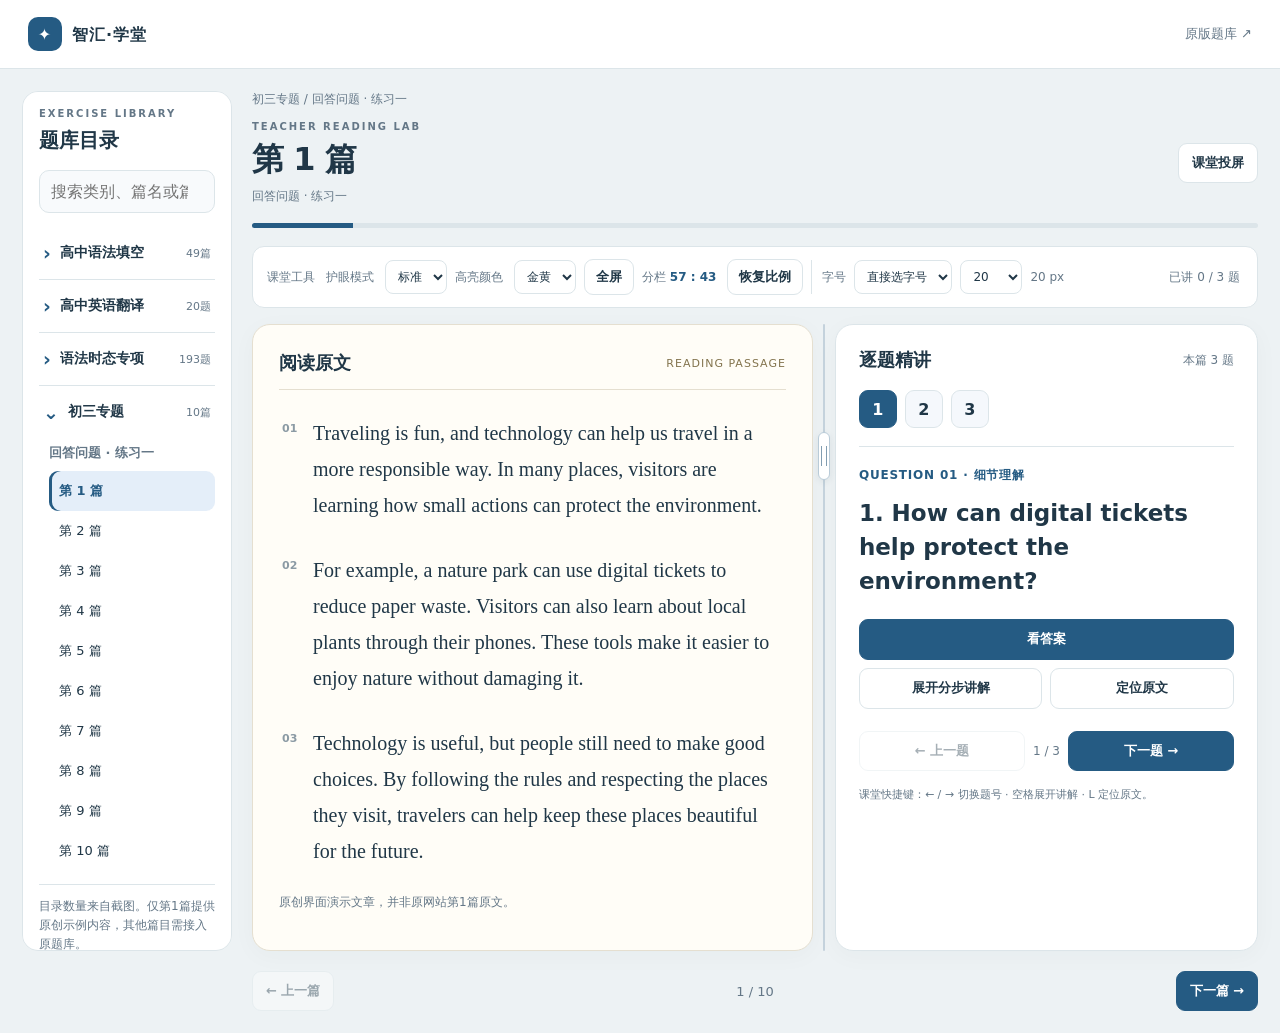
==== commit ed00b9be: "Add direct answer control above guided explanation" ====
--- a/junior-reading-preview.html
+++ b/junior-reading-preview.html
@@ -61,21 +61,27 @@
 @media print{
   .teaching-grid,.focus .teaching-grid,.projection .teaching-grid{display:grid;grid-template-columns:minmax(0,57fr) minmax(0,43fr);gap:12px}
 }
-</style></head><body><header><div class="brand"><span>✦</span>智汇·学堂</div><a href="https://word-website.netlify.app/junior-reading.html">原版题库 ↗</a></header><main class="shell"><aside class="side mobile-hidden" id="sidebar"><div class="kicker">EXERCISE LIBRARY</div><h2>题库目录</h2><input class="search" id="search" type="search" placeholder="搜索类别、篇名或篇号" aria-label="搜索题库"><div id="tree"></div><p class="sample-note">目录数量来自截图。仅第1篇提供原创示例内容，其他篇目需接入原题库。</p></aside><section class="workspace"><div class="crumb" id="crumb">初三专题 / 回答问题 / 练习一</div><div class="heading"><div><div class="kicker">TEACHER READING LAB</div><h1 id="title">第 1 篇</h1><p id="meta">回答问题 · 练习一</p></div><div class="tools"><button class="btn mobile-toggle" id="mobile">题库目录</button><button class="btn" id="focus" aria-pressed="false">课堂投屏</button></div></div><div class="progress"><span id="progress" style="width:10%"></span></div><div class="lesson-toolbar" id="lesson-toolbar"><span class="label">课堂工具</span><label class="label" for="palette">护眼模式</label><select id="palette"><option value="">标准</option><option value="green">柔绿</option><option value="sand">暖米</option><option value="blue">雾蓝</option></select><label class="label" for="highlight">高亮颜色</label><select id="highlight"><option value="yellow">金黄</option><option value="green">浅绿</option><option value="blue">浅蓝</option><option value="pink">浅粉</option></select><button class="btn" id="fullscreen" aria-pressed="false">全屏</button><span class="label split-label">分栏 <output id="split-value">57 : 43</output></span><button class="btn split-label" id="split-reset">恢复比例</button><div class="font-tools"><label for="font-mode">字号</label><select id="font-mode"><option value="number">直接选字号</option><option value="range">滑杆调字号</option></select><input id="font-range" type="range" min="16" max="36" step="1" value="20" aria-label="滑动调整字号" hidden><select id="font-number" aria-label="直接选择字号"></select><output id="font-value" for="font-range font-number">20 px</output></div><span class="spacer"></span><span class="label" id="taught-status" aria-live="polite">已讲 0 / 3 题</span></div><p class="split-hint" id="split-hint">左右滑动可查看两栏</p><div id="split-viewport" class="split-viewport" tabindex="0" role="region" aria-label="阅读原文与逐题讲解"><div id="content" class="teaching-grid"><article class="paper"><div class="paper-head"><h2>阅读原文</h2><span>READING PASSAGE</span></div><div class="passage" id="passage"><p>Traveling is fun, and technology can help us travel in a more responsible way. In many places, visitors are learning how small actions can protect the environment.</p><p>For example, a nature park can use digital tickets to reduce paper waste. Visitors can also learn about local plants through their phones. These tools make it easier to enjoy nature without damaging it.</p><p>Technology is useful, but people still need to make good choices. By following the rules and respecting the places they visit, travelers can help keep these places beautiful for the future.</p></div><p class="sample-note">原创界面演示文章，并非原网站第1篇原文。</p></article><div id="splitter" class="splitter" role="separator" tabindex="0" aria-label="调整左右栏宽度" aria-orientation="vertical" aria-valuemin="35" aria-valuemax="70" aria-valuenow="57" title="拖动调整宽度，双击恢复"><span></span></div><section class="questions" aria-label="教师逐题讲解"><div class="question-header"><h2>逐题精讲</h2><span class="qcount">本篇 3 题</span></div><div class="qnums" id="qnums" aria-label="选择题号"></div><div class="qtag" id="qtag">QUESTION 01 · 细节理解</div><div class="qtitle" id="qtitle"></div><div class="teacher-actions"><button class="btn primary" id="answers">显示答案与解析</button><button class="btn" id="locate" aria-pressed="false">定位原文</button></div><div class="locate-nav" id="locate-nav" hidden><button class="btn" id="locate-prev">↑ 上一处</button><output id="locate-position" aria-live="polite"></output><button class="btn" id="locate-next">↓ 下一处</button></div><div class="teach-steps" id="teach-steps" hidden aria-label="分步讲解"><button data-step="evidence" aria-pressed="true">① 找依据</button><button data-step="analysis" aria-pressed="false">② 理思路</button><button data-step="answer" aria-pressed="false">③ 看答案</button></div><div class="step-panel" id="step-panel" hidden aria-live="polite"></div><div class="explain-box" id="explain" hidden><h3>参考答案</h3><strong id="answertext"></strong><p id="answercn"></p><div class="evidence"><h3>原文依据</h3><blockquote id="evidence"></blockquote><h3>讲解思路</h3><p id="analysis"></p></div></div><div class="question-nav"><button class="btn" id="qprev">← 上一题</button><span id="qposition">1 / 3</span><button class="btn primary" id="qnext">下一题 →</button></div><p class="teacher-caption">课堂快捷键：← / → 切换题号 · 空格展开讲解 · L 定位原文。</p></section></div></div><div class="empty" id="empty" hidden>此篇目暂未接入原题库内容。请前往原网站查看完整练习。 <a href="https://word-website.netlify.app/junior-reading.html">打开原题库</a></div><div class="nav"><button class="btn" id="prev">← 上一篇</button><span id="position">1 / 10</span><button class="btn primary" id="next">下一篇 →</button></div></section></main><script>
+.teacher-actions .quick-answer{grid-column:1 / -1}
+</style></head><body><header><div class="brand"><span>✦</span>智汇·学堂</div><a href="https://word-website.netlify.app/junior-reading.html">原版题库 ↗</a></header><main class="shell"><aside class="side mobile-hidden" id="sidebar"><div class="kicker">EXERCISE LIBRARY</div><h2>题库目录</h2><input class="search" id="search" type="search" placeholder="搜索类别、篇名或篇号" aria-label="搜索题库"><div id="tree"></div><p class="sample-note">目录数量来自截图。仅第1篇提供原创示例内容，其他篇目需接入原题库。</p></aside><section class="workspace"><div class="crumb" id="crumb">初三专题 / 回答问题 / 练习一</div><div class="heading"><div><div class="kicker">TEACHER READING LAB</div><h1 id="title">第 1 篇</h1><p id="meta">回答问题 · 练习一</p></div><div class="tools"><button class="btn mobile-toggle" id="mobile">题库目录</button><button class="btn" id="focus" aria-pressed="false">课堂投屏</button></div></div><div class="progress"><span id="progress" style="width:10%"></span></div><div class="lesson-toolbar" id="lesson-toolbar"><span class="label">课堂工具</span><label class="label" for="palette">护眼模式</label><select id="palette"><option value="">标准</option><option value="green">柔绿</option><option value="sand">暖米</option><option value="blue">雾蓝</option></select><label class="label" for="highlight">高亮颜色</label><select id="highlight"><option value="yellow">金黄</option><option value="green">浅绿</option><option value="blue">浅蓝</option><option value="pink">浅粉</option></select><button class="btn" id="fullscreen" aria-pressed="false">全屏</button><span class="label split-label">分栏 <output id="split-value">57 : 43</output></span><button class="btn split-label" id="split-reset">恢复比例</button><div class="font-tools"><label for="font-mode">字号</label><select id="font-mode"><option value="number">直接选字号</option><option value="range">滑杆调字号</option></select><input id="font-range" type="range" min="16" max="36" step="1" value="20" aria-label="滑动调整字号" hidden><select id="font-number" aria-label="直接选择字号"></select><output id="font-value" for="font-range font-number">20 px</output></div><span class="spacer"></span><span class="label" id="taught-status" aria-live="polite">已讲 0 / 3 题</span></div><p class="split-hint" id="split-hint">左右滑动可查看两栏</p><div id="split-viewport" class="split-viewport" tabindex="0" role="region" aria-label="阅读原文与逐题讲解"><div id="content" class="teaching-grid"><article class="paper"><div class="paper-head"><h2>阅读原文</h2><span>READING PASSAGE</span></div><div class="passage" id="passage"><p>Traveling is fun, and technology can help us travel in a more responsible way. In many places, visitors are learning how small actions can protect the environment.</p><p>For example, a nature park can use digital tickets to reduce paper waste. Visitors can also learn about local plants through their phones. These tools make it easier to enjoy nature without damaging it.</p><p>Technology is useful, but people still need to make good choices. By following the rules and respecting the places they visit, travelers can help keep these places beautiful for the future.</p></div><p class="sample-note">原创界面演示文章，并非原网站第1篇原文。</p></article><div id="splitter" class="splitter" role="separator" tabindex="0" aria-label="调整左右栏宽度" aria-orientation="vertical" aria-valuemin="35" aria-valuemax="70" aria-valuenow="57" title="拖动调整宽度，双击恢复"><span></span></div><section class="questions" aria-label="教师逐题讲解"><div class="question-header"><h2>逐题精讲</h2><span class="qcount">本篇 3 题</span></div><div class="qnums" id="qnums" aria-label="选择题号"></div><div class="qtag" id="qtag">QUESTION 01 · 细节理解</div><div class="qtitle" id="qtitle"></div><div class="teacher-actions"><button class="btn primary quick-answer" id="quick-answer" aria-controls="step-panel" aria-expanded="false">看答案</button><button class="btn" id="answers">显示答案与解析</button><button class="btn" id="locate" aria-pressed="false">定位原文</button></div><div class="locate-nav" id="locate-nav" hidden><button class="btn" id="locate-prev">↑ 上一处</button><output id="locate-position" aria-live="polite"></output><button class="btn" id="locate-next">↓ 下一处</button></div><div class="teach-steps" id="teach-steps" hidden aria-label="分步讲解"><button data-step="evidence" aria-pressed="true">① 找依据</button><button data-step="analysis" aria-pressed="false">② 理思路</button><button data-step="answer" aria-pressed="false">③ 看答案</button></div><div class="step-panel" id="step-panel" hidden aria-live="polite"></div><div class="explain-box" id="explain" hidden><h3>参考答案</h3><strong id="answertext"></strong><p id="answercn"></p><div class="evidence"><h3>原文依据</h3><blockquote id="evidence"></blockquote><h3>讲解思路</h3><p id="analysis"></p></div></div><div class="question-nav"><button class="btn" id="qprev">← 上一题</button><span id="qposition">1 / 3</span><button class="btn primary" id="qnext">下一题 →</button></div><p class="teacher-caption">课堂快捷键：← / → 切换题号 · 空格展开讲解 · L 定位原文。</p></section></div></div><div class="empty" id="empty" hidden>此篇目暂未接入原题库内容。请前往原网站查看完整练习。 <a href="https://word-website.netlify.app/junior-reading.html">打开原题库</a></div><div class="nav"><button class="btn" id="prev">← 上一篇</button><span id="position">1 / 10</span><button class="btn primary" id="next">下一篇 →</button></div></section></main><script>
 const groups=[{title:'高中语法填空',sub:'练习一',n:49,unit:'篇'},{title:'高中英语翻译',sub:'练习一',n:20,unit:'题'},{title:'语法时态专项',sub:'练习一至四',n:193,unit:'题'},{title:'初三专题',sub:'回答问题 · 练习一',n:10,unit:'篇'}];let group=3,index=0,show=false,font=20,qi=0,located=false;const $=id=>document.getElementById(id);const qs=[['How can digital tickets help protect the environment?','They can reduce paper waste.'],['What can visitors learn about through their phones?','They can learn about local plants.'],['What should travelers do to keep places beautiful?','They should follow the rules and respect the places they visit.']];function tree(){const q=$('search').value.trim().toLowerCase(),root=$('tree');root.replaceChildren();groups.forEach((g,i)=>{const matches=[];for(let j=0;j<g.n;j++){const title='第 '+(j+1)+' '+g.unit;if(!q||(g.title+' '+g.sub+' '+title+' '+(j+1)).toLowerCase().includes(q))matches.push(j)}if(!matches.length)return;const d=document.createElement('details');d.className='category';d.open=i===group||!!q;const s=document.createElement('summary');const label=document.createElement('span');label.textContent=g.title;const n=document.createElement('span');n.className='count';n.textContent=g.n+g.unit;s.append(label,n);d.append(s);const sub=document.createElement('div');sub.className='sub';const h=document.createElement('h3');h.textContent=g.sub;sub.append(h);matches.forEach(j=>{const b=document.createElement('button');b.className='entry'+(i===group&&j===index?' active':'');b.textContent='第 '+(j+1)+' '+g.unit;b.setAttribute('aria-current',i===group&&j===index?'true':'false');b.onclick=()=>{group=i;index=j;render();if(innerWidth<=820)$('sidebar').classList.add('mobile-hidden')};sub.append(b)});d.append(sub);root.append(d)})}const teaching=[{type:'细节理解',cn:'它们可以减少纸张浪费。',evidence:'For example, a nature park can use digital tickets to reduce paper waste.',para:1,analysis:'题干关键词 digital tickets 与第二段首句对应。How can…? 询问方式或作用，直接提取 reduce paper waste，注意用 They 指代 digital tickets。'},{type:'细节理解',cn:'他们可以了解当地植物。',evidence:'Visitors can also learn about local plants through their phones.',para:1,analysis:'抓住 learn about 和 through their phones，定位第二段。What 询问内容，提取 local plants，保留 learn about 的完整搭配。'},{type:'细节理解',cn:'他们应该遵守规则并尊重游览的地方。',evidence:'By following the rules and respecting the places they visit, travelers can help keep these places beautiful for the future.',para:2,additionalEvidence:[{para:2,text:'Technology is useful, but people still need to make good choices.'}],analysis:'定位末段末句。将 By following… and respecting… 转换为 should follow… and respect…，两个动词使用平行结构。'}];
 function clearLocation(){located=false;document.querySelectorAll('#passage p').forEach(p=>p.classList.remove('located'));$('locate').setAttribute('aria-pressed','false');$('locate').textContent='定位原文'}
 function renderQuestion(){const q=qs[qi],d=teaching[qi];show=false;clearLocation();$('qtag').textContent='QUESTION '+String(qi+1).padStart(2,'0')+' · '+d.type;$('qtitle').textContent=(qi+1)+'. '+q[0];$('answertext').textContent=q[1];$('answercn').textContent=d.cn;$('evidence').textContent=d.evidence;$('analysis').textContent=d.analysis;$('explain').hidden=true;$('answers').textContent='显示答案与解析';$('qposition').textContent=(qi+1)+' / '+qs.length;$('qprev').disabled=qi===0;$('qnext').disabled=qi===qs.length-1;$('qnums').replaceChildren(...qs.map((_,i)=>{const b=document.createElement('button');b.textContent=i+1;b.setAttribute('aria-label','第'+(i+1)+'题');b.setAttribute('aria-current',String(i===qi));b.onclick=()=>{qi=i;renderQuestion()};return b}))}
 function render(){const g=groups[group];$('crumb').textContent=g.title+' / '+g.sub;$('title').textContent='第 '+(index+1)+' '+g.unit;$('meta').textContent=g.sub;$('position').textContent=(index+1)+' / '+g.n;$('progress').style.width=(index+1)/g.n*100+'%';$('prev').disabled=index===0;$('next').disabled=index===g.n-1;const demo=group===3&&index===0;$('content').hidden=!demo;$('empty').hidden=demo;qi=0;renderQuestion();tree()}$('search').oninput=tree;$('prev').onclick=()=>{if(index>0){index--;render()}};$('next').onclick=()=>{if(index<groups[group].n-1){index++;render()}};$('answers').onclick=()=>{show=!show;$('explain').hidden=!show;$('answers').textContent=show?'隐藏答案与解析':'显示答案与解析'};$('locate').onclick=()=>{if(located){clearLocation();return}clearLocation();located=true;const p=document.querySelectorAll('#passage p')[teaching[qi].para];p.classList.add('located');$('locate').setAttribute('aria-pressed','true');$('locate').textContent='取消定位';if(p.getBoundingClientRect().top<0||p.getBoundingClientRect().bottom>innerHeight)p.scrollIntoView({block:'center',behavior:'auto'})};$('qprev').onclick=()=>{if(qi>0){qi--;renderQuestion()}};$('qnext').onclick=()=>{if(qi<qs.length-1){qi++;renderQuestion()}};$('focus').onclick=()=>{const f=document.body.classList.toggle('focus');$('focus').setAttribute('aria-pressed',String(f));$('focus').textContent=f?'退出投屏':'课堂投屏'};$('mobile').onclick=()=>$('sidebar').classList.toggle('mobile-hidden');render();
 
 const originalParagraphs=Array.from(document.querySelectorAll('#passage p'),p=>p.textContent);
-const taught=new Set();
+const taught=new Set();let activeStep=null;
+function syncQuickAnswer(){
+  const visible=activeStep==='answer'&&!$('step-panel').hidden;
+  $('quick-answer').setAttribute('aria-expanded',String(visible));
+  $('quick-answer').textContent=visible?'收起答案':'看答案';
+}
 function evidenceFor(question){
   const {para,evidence,additionalEvidence=[]}=teaching[question];
   return [{para,text:evidence},...additionalEvidence].map(({para,text})=>({para,text,at:originalParagraphs[para]?.indexOf(text)??-1}))
     .filter(match=>match.at>=0).sort((a,b)=>a.para-b.para||a.at-b.at);
 }
 function updateTaught(){ $('taught-status').textContent='已讲 '+taught.size+' / '+qs.length+' 题';Array.from($('qnums').children).forEach((b,i)=>b.classList.toggle('taught',taught.has(i))) }
-function showStep(key){document.querySelectorAll('[data-step]').forEach(b=>b.setAttribute('aria-pressed',String(b.dataset.step===key)));const panel=$('step-panel'),d=teaching[qi];panel.replaceChildren();const title=document.createElement('h3');title.textContent={evidence:'01 / 原文依据',analysis:'02 / 解题思路',answer:'03 / 参考答案'}[key];panel.append(title);const p=document.createElement(key==='answer'?'strong':'p');p.textContent=key==='evidence'?d.evidence:key==='analysis'?d.analysis:qs[qi][1];if(key==='evidence'){
+function showStep(key){activeStep=key;syncQuickAnswer();document.querySelectorAll('[data-step]').forEach(b=>b.setAttribute('aria-pressed',String(b.dataset.step===key)));const panel=$('step-panel'),d=teaching[qi];panel.replaceChildren();const title=document.createElement('h3');title.textContent={evidence:'01 / 原文依据',analysis:'02 / 解题思路',answer:'03 / 参考答案'}[key];panel.append(title);const p=document.createElement(key==='answer'?'strong':'p');p.textContent=key==='evidence'?d.evidence:key==='analysis'?d.analysis:qs[qi][1];if(key==='evidence'){
   const list=document.createElement('ol');
   evidenceFor(qi).forEach(({text})=>{
     const item=document.createElement('li');
@@ -142,8 +148,17 @@
   $('locate-next').hidden=marks.length===1;
   goToEvidence(0);
 };
-const oldRenderQuestion=renderQuestion;renderQuestion=function(){oldRenderQuestion();$('teach-steps').hidden=true;$('step-panel').hidden=true;$('explain').hidden=true;$('answers').textContent='展开分步讲解';updateTaught()};
-$('answers').onclick=()=>{show=!show;$('teach-steps').hidden=!show;$('step-panel').hidden=!show;$('explain').hidden=true;$('answers').textContent=show?'收起分步讲解':'展开分步讲解';if(show)showStep('evidence')};
+const oldRenderQuestion=renderQuestion;renderQuestion=function(){oldRenderQuestion();$('teach-steps').hidden=true;$('step-panel').hidden=true;$('explain').hidden=true;$('answers').textContent='展开分步讲解';activeStep=null;syncQuickAnswer();updateTaught()};
+$('answers').onclick=()=>{show=!show;$('teach-steps').hidden=!show;$('step-panel').hidden=!show;$('explain').hidden=true;$('answers').textContent=show?'收起分步讲解':'展开分步讲解';if(show)showStep('evidence');else syncQuickAnswer()};
+$('quick-answer').onclick=()=>{
+  if(activeStep==='answer'&&!$('step-panel').hidden){
+    if(show)showStep('evidence');
+    else {$('step-panel').hidden=true;syncQuickAnswer()}
+  }else{
+    $('step-panel').hidden=false;
+    showStep('answer');
+  }
+};
 document.querySelectorAll('[data-step]').forEach(b=>b.onclick=()=>showStep(b.dataset.step));
 const oldRender=render;render=function(){oldRender();$('lesson-toolbar').hidden=$('split-hint').hidden=$('split-viewport').hidden=$('content').hidden};
 $('palette').onchange=({target})=>{
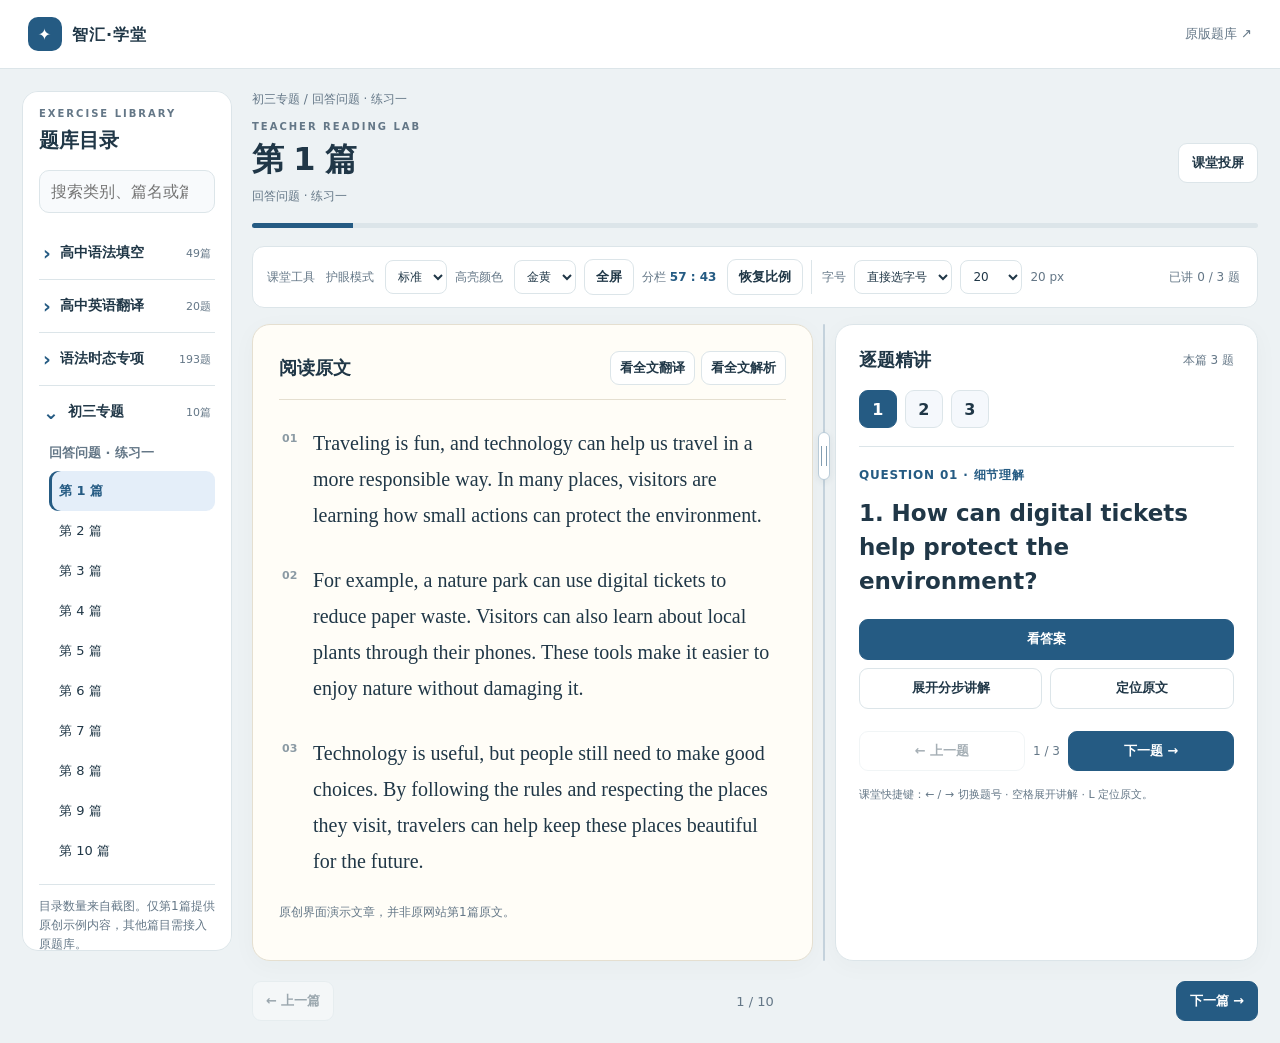
==== commit 844fe1a3: "Add full-passage translation and teaching commentary" ====
--- a/junior-reading-preview.html
+++ b/junior-reading-preview.html
@@ -62,7 +62,33 @@
   .teaching-grid,.focus .teaching-grid,.projection .teaching-grid{display:grid;grid-template-columns:minmax(0,57fr) minmax(0,43fr);gap:12px}
 }
 .teacher-actions .quick-answer{grid-column:1 / -1}
-</style></head><body><header><div class="brand"><span>✦</span>智汇·学堂</div><a href="https://word-website.netlify.app/junior-reading.html">原版题库 ↗</a></header><main class="shell"><aside class="side mobile-hidden" id="sidebar"><div class="kicker">EXERCISE LIBRARY</div><h2>题库目录</h2><input class="search" id="search" type="search" placeholder="搜索类别、篇名或篇号" aria-label="搜索题库"><div id="tree"></div><p class="sample-note">目录数量来自截图。仅第1篇提供原创示例内容，其他篇目需接入原题库。</p></aside><section class="workspace"><div class="crumb" id="crumb">初三专题 / 回答问题 / 练习一</div><div class="heading"><div><div class="kicker">TEACHER READING LAB</div><h1 id="title">第 1 篇</h1><p id="meta">回答问题 · 练习一</p></div><div class="tools"><button class="btn mobile-toggle" id="mobile">题库目录</button><button class="btn" id="focus" aria-pressed="false">课堂投屏</button></div></div><div class="progress"><span id="progress" style="width:10%"></span></div><div class="lesson-toolbar" id="lesson-toolbar"><span class="label">课堂工具</span><label class="label" for="palette">护眼模式</label><select id="palette"><option value="">标准</option><option value="green">柔绿</option><option value="sand">暖米</option><option value="blue">雾蓝</option></select><label class="label" for="highlight">高亮颜色</label><select id="highlight"><option value="yellow">金黄</option><option value="green">浅绿</option><option value="blue">浅蓝</option><option value="pink">浅粉</option></select><button class="btn" id="fullscreen" aria-pressed="false">全屏</button><span class="label split-label">分栏 <output id="split-value">57 : 43</output></span><button class="btn split-label" id="split-reset">恢复比例</button><div class="font-tools"><label for="font-mode">字号</label><select id="font-mode"><option value="number">直接选字号</option><option value="range">滑杆调字号</option></select><input id="font-range" type="range" min="16" max="36" step="1" value="20" aria-label="滑动调整字号" hidden><select id="font-number" aria-label="直接选择字号"></select><output id="font-value" for="font-range font-number">20 px</output></div><span class="spacer"></span><span class="label" id="taught-status" aria-live="polite">已讲 0 / 3 题</span></div><p class="split-hint" id="split-hint">左右滑动可查看两栏</p><div id="split-viewport" class="split-viewport" tabindex="0" role="region" aria-label="阅读原文与逐题讲解"><div id="content" class="teaching-grid"><article class="paper"><div class="paper-head"><h2>阅读原文</h2><span>READING PASSAGE</span></div><div class="passage" id="passage"><p>Traveling is fun, and technology can help us travel in a more responsible way. In many places, visitors are learning how small actions can protect the environment.</p><p>For example, a nature park can use digital tickets to reduce paper waste. Visitors can also learn about local plants through their phones. These tools make it easier to enjoy nature without damaging it.</p><p>Technology is useful, but people still need to make good choices. By following the rules and respecting the places they visit, travelers can help keep these places beautiful for the future.</p></div><p class="sample-note">原创界面演示文章，并非原网站第1篇原文。</p></article><div id="splitter" class="splitter" role="separator" tabindex="0" aria-label="调整左右栏宽度" aria-orientation="vertical" aria-valuemin="35" aria-valuemax="70" aria-valuenow="57" title="拖动调整宽度，双击恢复"><span></span></div><section class="questions" aria-label="教师逐题讲解"><div class="question-header"><h2>逐题精讲</h2><span class="qcount">本篇 3 题</span></div><div class="qnums" id="qnums" aria-label="选择题号"></div><div class="qtag" id="qtag">QUESTION 01 · 细节理解</div><div class="qtitle" id="qtitle"></div><div class="teacher-actions"><button class="btn primary quick-answer" id="quick-answer" aria-controls="step-panel" aria-expanded="false">看答案</button><button class="btn" id="answers">显示答案与解析</button><button class="btn" id="locate" aria-pressed="false">定位原文</button></div><div class="locate-nav" id="locate-nav" hidden><button class="btn" id="locate-prev">↑ 上一处</button><output id="locate-position" aria-live="polite"></output><button class="btn" id="locate-next">↓ 下一处</button></div><div class="teach-steps" id="teach-steps" hidden aria-label="分步讲解"><button data-step="evidence" aria-pressed="true">① 找依据</button><button data-step="analysis" aria-pressed="false">② 理思路</button><button data-step="answer" aria-pressed="false">③ 看答案</button></div><div class="step-panel" id="step-panel" hidden aria-live="polite"></div><div class="explain-box" id="explain" hidden><h3>参考答案</h3><strong id="answertext"></strong><p id="answercn"></p><div class="evidence"><h3>原文依据</h3><blockquote id="evidence"></blockquote><h3>讲解思路</h3><p id="analysis"></p></div></div><div class="question-nav"><button class="btn" id="qprev">← 上一题</button><span id="qposition">1 / 3</span><button class="btn primary" id="qnext">下一题 →</button></div><p class="teacher-caption">课堂快捷键：← / → 切换题号 · 空格展开讲解 · L 定位原文。</p></section></div></div><div class="empty" id="empty" hidden>此篇目暂未接入原题库内容。请前往原网站查看完整练习。 <a href="https://word-website.netlify.app/junior-reading.html">打开原题库</a></div><div class="nav"><button class="btn" id="prev">← 上一篇</button><span id="position">1 / 10</span><button class="btn primary" id="next">下一篇 →</button></div></section></main><script>
+.paper-head{flex-wrap:wrap}
+.passage-tools{display:flex;gap:6px;flex-wrap:wrap}
+.passage-tools .btn{padding:7px 9px}
+.passage-notes{margin-top:20px;padding:16px;border:1px solid var(--line);border-radius:12px;color:var(--ink);font-size:calc(var(--lesson-font) * .85);line-height:1.7;overflow-wrap:anywhere;scroll-margin-block:24px}
+.passage-notes h3{font-size:1em;color:var(--blue);margin:0 0 8px}
+.passage-notes ol{margin:0;padding-inline-start:1.65em}
+.passage-notes li+li{margin-top:8px}
+@media print{.passage-tools{display:none}.passage-notes{break-inside:avoid}}
+</style></head><body><header><div class="brand"><span>✦</span>智汇·学堂</div><a href="https://word-website.netlify.app/junior-reading.html">原版题库 ↗</a></header><main class="shell"><aside class="side mobile-hidden" id="sidebar"><div class="kicker">EXERCISE LIBRARY</div><h2>题库目录</h2><input class="search" id="search" type="search" placeholder="搜索类别、篇名或篇号" aria-label="搜索题库"><div id="tree"></div><p class="sample-note">目录数量来自截图。仅第1篇提供原创示例内容，其他篇目需接入原题库。</p></aside><section class="workspace"><div class="crumb" id="crumb">初三专题 / 回答问题 / 练习一</div><div class="heading"><div><div class="kicker">TEACHER READING LAB</div><h1 id="title">第 1 篇</h1><p id="meta">回答问题 · 练习一</p></div><div class="tools"><button class="btn mobile-toggle" id="mobile">题库目录</button><button class="btn" id="focus" aria-pressed="false">课堂投屏</button></div></div><div class="progress"><span id="progress" style="width:10%"></span></div><div class="lesson-toolbar" id="lesson-toolbar"><span class="label">课堂工具</span><label class="label" for="palette">护眼模式</label><select id="palette"><option value="">标准</option><option value="green">柔绿</option><option value="sand">暖米</option><option value="blue">雾蓝</option></select><label class="label" for="highlight">高亮颜色</label><select id="highlight"><option value="yellow">金黄</option><option value="green">浅绿</option><option value="blue">浅蓝</option><option value="pink">浅粉</option></select><button class="btn" id="fullscreen" aria-pressed="false">全屏</button><span class="label split-label">分栏 <output id="split-value">57 : 43</output></span><button class="btn split-label" id="split-reset">恢复比例</button><div class="font-tools"><label for="font-mode">字号</label><select id="font-mode"><option value="number">直接选字号</option><option value="range">滑杆调字号</option></select><input id="font-range" type="range" min="16" max="36" step="1" value="20" aria-label="滑动调整字号" hidden><select id="font-number" aria-label="直接选择字号"></select><output id="font-value" for="font-range font-number">20 px</output></div><span class="spacer"></span><span class="label" id="taught-status" aria-live="polite">已讲 0 / 3 题</span></div><p class="split-hint" id="split-hint">左右滑动可查看两栏</p><div id="split-viewport" class="split-viewport" tabindex="0" role="region" aria-label="阅读原文与逐题讲解"><div id="content" class="teaching-grid"><article class="paper"><div class="paper-head"><h2>阅读原文</h2><div class="passage-tools"><button class="btn" id="translation-toggle" aria-controls="passage-translation" aria-expanded="false">看全文翻译</button><button class="btn" id="analysis-toggle" aria-controls="passage-analysis" aria-expanded="false">看全文解析</button></div></div><div class="passage" id="passage"><p>Traveling is fun, and technology can help us travel in a more responsible way. In many places, visitors are learning how small actions can protect the environment.</p><p>For example, a nature park can use digital tickets to reduce paper waste. Visitors can also learn about local plants through their phones. These tools make it easier to enjoy nature without damaging it.</p><p>Technology is useful, but people still need to make good choices. By following the rules and respecting the places they visit, travelers can help keep these places beautiful for the future.</p></div>
+<section class="passage-notes" id="passage-translation" aria-labelledby="translation-title" hidden>
+  <h3 id="translation-title">全文翻译</h3>
+  <ol>
+    <li>旅行很有趣，科技能帮助我们以更负责任的方式旅行。在许多地方，游客正在了解一些小举动如何保护环境。</li>
+    <li>例如，自然公园可以使用电子门票来减少纸张浪费。游客也可以通过手机了解当地的植物。这些工具让人们更容易在欣赏大自然的同时保护它免受破坏。</li>
+    <li>科技很有用，但人们仍然需要做出恰当的选择。通过遵守规则、尊重所到之处，旅行者可以帮助这些地方在未来依然保持美丽。</li>
+  </ol>
+</section>
+<section class="passage-notes" id="passage-analysis" aria-labelledby="analysis-title" hidden>
+  <h3 id="analysis-title">全文解析</h3>
+  <p><strong>主旨</strong>　科技能让旅行更环保，游客的实际选择同样重要。</p>
+  <ol>
+    <li><strong>第 1 段 · 引出主题</strong>　旅行可以更负责任。<em>how small actions can protect the environment</em> 作 <em>are learning</em> 的宾语，说明游客正在了解的内容。</li>
+    <li><strong>第 2 段 · 举例说明</strong>　<em>For example</em> 引出电子门票和手机的用途。<em>make it easier to enjoy nature</em> 中的 <em>it</em> 是形式宾语，<em>to enjoy nature</em> 是真正的宾语。</li>
+    <li><strong>第 3 段 · 总结并提出做法</strong>　<em>but</em> 把重点转到游客自身的选择。<em>by + 动词-ing</em> 表示方式，<em>following</em> 和 <em>respecting</em> 并列。</li>
+  </ol>
+</section>
+<p class="sample-note">原创界面演示文章，并非原网站第1篇原文。</p></article><div id="splitter" class="splitter" role="separator" tabindex="0" aria-label="调整左右栏宽度" aria-orientation="vertical" aria-valuemin="35" aria-valuemax="70" aria-valuenow="57" title="拖动调整宽度，双击恢复"><span></span></div><section class="questions" aria-label="教师逐题讲解"><div class="question-header"><h2>逐题精讲</h2><span class="qcount">本篇 3 题</span></div><div class="qnums" id="qnums" aria-label="选择题号"></div><div class="qtag" id="qtag">QUESTION 01 · 细节理解</div><div class="qtitle" id="qtitle"></div><div class="teacher-actions"><button class="btn primary quick-answer" id="quick-answer" aria-controls="step-panel" aria-expanded="false">看答案</button><button class="btn" id="answers">显示答案与解析</button><button class="btn" id="locate" aria-pressed="false">定位原文</button></div><div class="locate-nav" id="locate-nav" hidden><button class="btn" id="locate-prev">↑ 上一处</button><output id="locate-position" aria-live="polite"></output><button class="btn" id="locate-next">↓ 下一处</button></div><div class="teach-steps" id="teach-steps" hidden aria-label="分步讲解"><button data-step="evidence" aria-pressed="true">① 找依据</button><button data-step="analysis" aria-pressed="false">② 理思路</button><button data-step="answer" aria-pressed="false">③ 看答案</button></div><div class="step-panel" id="step-panel" hidden aria-live="polite"></div><div class="explain-box" id="explain" hidden><h3>参考答案</h3><strong id="answertext"></strong><p id="answercn"></p><div class="evidence"><h3>原文依据</h3><blockquote id="evidence"></blockquote><h3>讲解思路</h3><p id="analysis"></p></div></div><div class="question-nav"><button class="btn" id="qprev">← 上一题</button><span id="qposition">1 / 3</span><button class="btn primary" id="qnext">下一题 →</button></div><p class="teacher-caption">课堂快捷键：← / → 切换题号 · 空格展开讲解 · L 定位原文。</p></section></div></div><div class="empty" id="empty" hidden>此篇目暂未接入原题库内容。请前往原网站查看完整练习。 <a href="https://word-website.netlify.app/junior-reading.html">打开原题库</a></div><div class="nav"><button class="btn" id="prev">← 上一篇</button><span id="position">1 / 10</span><button class="btn primary" id="next">下一篇 →</button></div></section></main><script>
 const groups=[{title:'高中语法填空',sub:'练习一',n:49,unit:'篇'},{title:'高中英语翻译',sub:'练习一',n:20,unit:'题'},{title:'语法时态专项',sub:'练习一至四',n:193,unit:'题'},{title:'初三专题',sub:'回答问题 · 练习一',n:10,unit:'篇'}];let group=3,index=0,show=false,font=20,qi=0,located=false;const $=id=>document.getElementById(id);const qs=[['How can digital tickets help protect the environment?','They can reduce paper waste.'],['What can visitors learn about through their phones?','They can learn about local plants.'],['What should travelers do to keep places beautiful?','They should follow the rules and respect the places they visit.']];function tree(){const q=$('search').value.trim().toLowerCase(),root=$('tree');root.replaceChildren();groups.forEach((g,i)=>{const matches=[];for(let j=0;j<g.n;j++){const title='第 '+(j+1)+' '+g.unit;if(!q||(g.title+' '+g.sub+' '+title+' '+(j+1)).toLowerCase().includes(q))matches.push(j)}if(!matches.length)return;const d=document.createElement('details');d.className='category';d.open=i===group||!!q;const s=document.createElement('summary');const label=document.createElement('span');label.textContent=g.title;const n=document.createElement('span');n.className='count';n.textContent=g.n+g.unit;s.append(label,n);d.append(s);const sub=document.createElement('div');sub.className='sub';const h=document.createElement('h3');h.textContent=g.sub;sub.append(h);matches.forEach(j=>{const b=document.createElement('button');b.className='entry'+(i===group&&j===index?' active':'');b.textContent='第 '+(j+1)+' '+g.unit;b.setAttribute('aria-current',i===group&&j===index?'true':'false');b.onclick=()=>{group=i;index=j;render();if(innerWidth<=820)$('sidebar').classList.add('mobile-hidden')};sub.append(b)});d.append(sub);root.append(d)})}const teaching=[{type:'细节理解',cn:'它们可以减少纸张浪费。',evidence:'For example, a nature park can use digital tickets to reduce paper waste.',para:1,analysis:'题干关键词 digital tickets 与第二段首句对应。How can…? 询问方式或作用，直接提取 reduce paper waste，注意用 They 指代 digital tickets。'},{type:'细节理解',cn:'他们可以了解当地植物。',evidence:'Visitors can also learn about local plants through their phones.',para:1,analysis:'抓住 learn about 和 through their phones，定位第二段。What 询问内容，提取 local plants，保留 learn about 的完整搭配。'},{type:'细节理解',cn:'他们应该遵守规则并尊重游览的地方。',evidence:'By following the rules and respecting the places they visit, travelers can help keep these places beautiful for the future.',para:2,additionalEvidence:[{para:2,text:'Technology is useful, but people still need to make good choices.'}],analysis:'定位末段末句。将 By following… and respecting… 转换为 should follow… and respect…，两个动词使用平行结构。'}];
 function clearLocation(){located=false;document.querySelectorAll('#passage p').forEach(p=>p.classList.remove('located'));$('locate').setAttribute('aria-pressed','false');$('locate').textContent='定位原文'}
 function renderQuestion(){const q=qs[qi],d=teaching[qi];show=false;clearLocation();$('qtag').textContent='QUESTION '+String(qi+1).padStart(2,'0')+' · '+d.type;$('qtitle').textContent=(qi+1)+'. '+q[0];$('answertext').textContent=q[1];$('answercn').textContent=d.cn;$('evidence').textContent=d.evidence;$('analysis').textContent=d.analysis;$('explain').hidden=true;$('answers').textContent='显示答案与解析';$('qposition').textContent=(qi+1)+' / '+qs.length;$('qprev').disabled=qi===0;$('qnext').disabled=qi===qs.length-1;$('qnums').replaceChildren(...qs.map((_,i)=>{const b=document.createElement('button');b.textContent=i+1;b.setAttribute('aria-label','第'+(i+1)+'题');b.setAttribute('aria-current',String(i===qi));b.onclick=()=>{qi=i;renderQuestion()};return b}))}
@@ -192,4 +218,15 @@
   $('font-number').hidden=target.value!=='number';
 };
 $('font-range').oninput=e=>setFont(e.target.value);$('font-number').onchange=e=>setFont(e.target.value);setFont(20);setSplit(57);
+for(const [kind,label] of [['translation','全文翻译'],['analysis','全文解析']]){
+  const button=$(kind+'-toggle');
+  const panel=$('passage-'+kind);
+  button.onclick=()=>{
+    const opening=panel.hidden;
+    panel.hidden=!opening;
+    button.setAttribute('aria-expanded',String(opening));
+    button.textContent=(opening?'收起':'看')+label;
+    if(opening)panel.scrollIntoView({block:'nearest',inline:'nearest'});
+  };
+}
 </script></body></html>
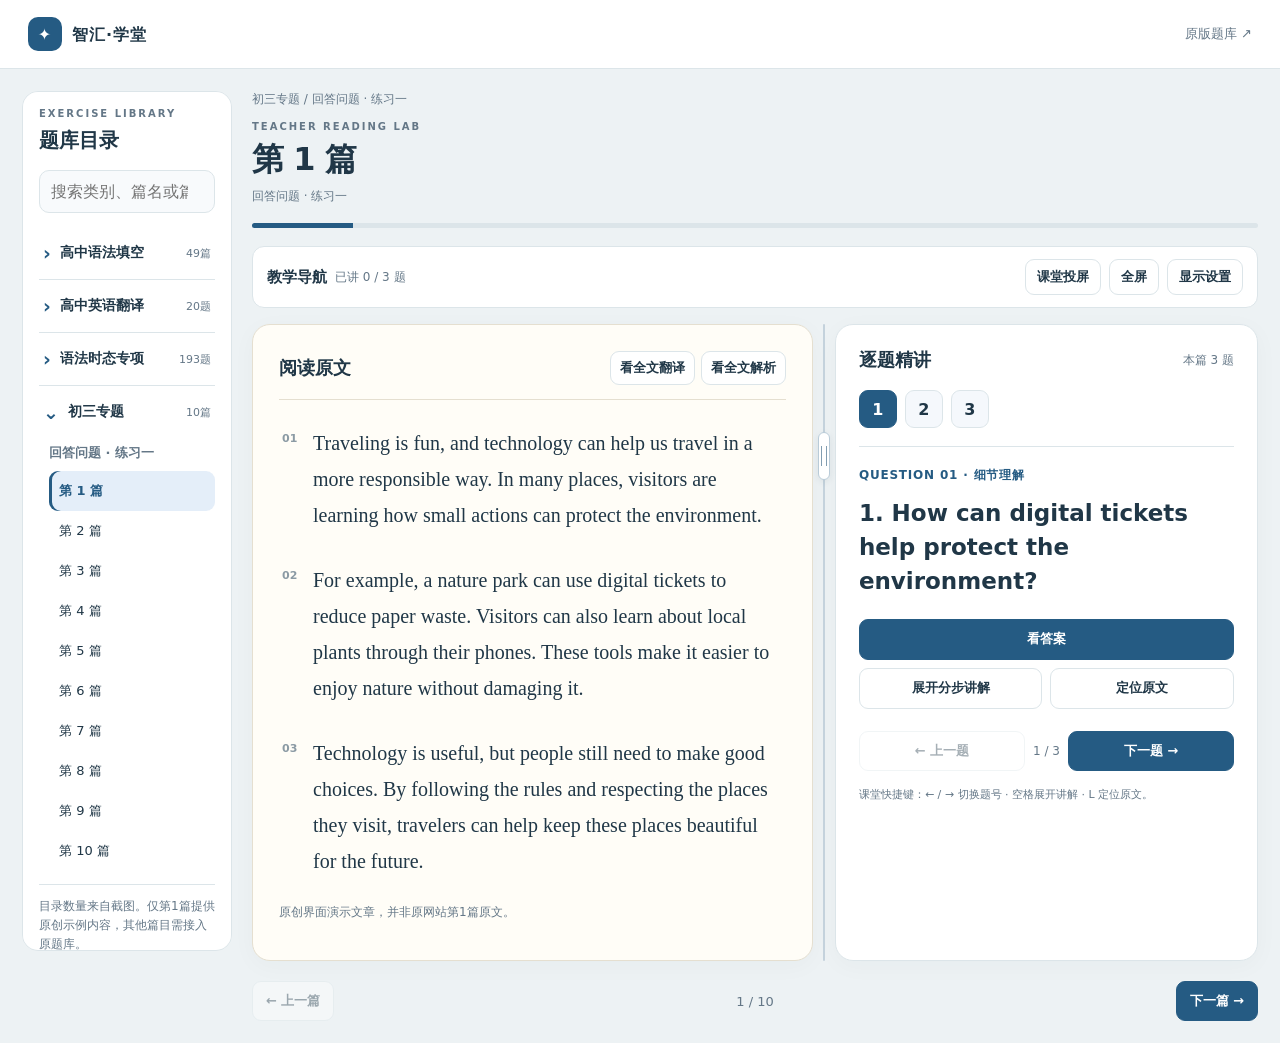
==== commit 041af3e0: "Group classroom controls into teaching navigation" ====
--- a/junior-reading-preview.html
+++ b/junior-reading-preview.html
@@ -70,7 +70,29 @@
 .passage-notes ol{margin:0;padding-inline-start:1.65em}
 .passage-notes li+li{margin-top:8px}
 @media print{.passage-tools{display:none}.passage-notes{break-inside:avoid}}
-</style></head><body><header><div class="brand"><span>✦</span>智汇·学堂</div><a href="https://word-website.netlify.app/junior-reading.html">原版题库 ↗</a></header><main class="shell"><aside class="side mobile-hidden" id="sidebar"><div class="kicker">EXERCISE LIBRARY</div><h2>题库目录</h2><input class="search" id="search" type="search" placeholder="搜索类别、篇名或篇号" aria-label="搜索题库"><div id="tree"></div><p class="sample-note">目录数量来自截图。仅第1篇提供原创示例内容，其他篇目需接入原题库。</p></aside><section class="workspace"><div class="crumb" id="crumb">初三专题 / 回答问题 / 练习一</div><div class="heading"><div><div class="kicker">TEACHER READING LAB</div><h1 id="title">第 1 篇</h1><p id="meta">回答问题 · 练习一</p></div><div class="tools"><button class="btn mobile-toggle" id="mobile">题库目录</button><button class="btn" id="focus" aria-pressed="false">课堂投屏</button></div></div><div class="progress"><span id="progress" style="width:10%"></span></div><div class="lesson-toolbar" id="lesson-toolbar"><span class="label">课堂工具</span><label class="label" for="palette">护眼模式</label><select id="palette"><option value="">标准</option><option value="green">柔绿</option><option value="sand">暖米</option><option value="blue">雾蓝</option></select><label class="label" for="highlight">高亮颜色</label><select id="highlight"><option value="yellow">金黄</option><option value="green">浅绿</option><option value="blue">浅蓝</option><option value="pink">浅粉</option></select><button class="btn" id="fullscreen" aria-pressed="false">全屏</button><span class="label split-label">分栏 <output id="split-value">57 : 43</output></span><button class="btn split-label" id="split-reset">恢复比例</button><div class="font-tools"><label for="font-mode">字号</label><select id="font-mode"><option value="number">直接选字号</option><option value="range">滑杆调字号</option></select><input id="font-range" type="range" min="16" max="36" step="1" value="20" aria-label="滑动调整字号" hidden><select id="font-number" aria-label="直接选择字号"></select><output id="font-value" for="font-range font-number">20 px</output></div><span class="spacer"></span><span class="label" id="taught-status" aria-live="polite">已讲 0 / 3 题</span></div><p class="split-hint" id="split-hint">左右滑动可查看两栏</p><div id="split-viewport" class="split-viewport" tabindex="0" role="region" aria-label="阅读原文与逐题讲解"><div id="content" class="teaching-grid"><article class="paper"><div class="paper-head"><h2>阅读原文</h2><div class="passage-tools"><button class="btn" id="translation-toggle" aria-controls="passage-translation" aria-expanded="false">看全文翻译</button><button class="btn" id="analysis-toggle" aria-controls="passage-analysis" aria-expanded="false">看全文解析</button></div></div><div class="passage" id="passage"><p>Traveling is fun, and technology can help us travel in a more responsible way. In many places, visitors are learning how small actions can protect the environment.</p><p>For example, a nature park can use digital tickets to reduce paper waste. Visitors can also learn about local plants through their phones. These tools make it easier to enjoy nature without damaging it.</p><p>Technology is useful, but people still need to make good choices. By following the rules and respecting the places they visit, travelers can help keep these places beautiful for the future.</p></div>
+.lesson-toolbar{display:block;padding:12px 14px}
+.lesson-nav-main,.lesson-nav-heading,.lesson-nav-actions,.lesson-fields{display:flex;flex-wrap:wrap;align-items:center;gap:8px}
+.lesson-nav-main{justify-content:space-between}
+.lesson-nav-heading h2{font-size:15px;margin:0}
+#taught-status{font-size:12px;color:var(--muted);font-variant-numeric:tabular-nums}
+.lesson-settings{display:grid;grid-template-columns:repeat(auto-fit,minmax(min(100%,245px),1fr));gap:10px;padding-top:12px;margin-top:12px;border-top:1px solid var(--line)}
+.lesson-settings fieldset{min-width:0;margin:0;padding:8px 10px 10px;border:1px solid var(--line);border-radius:9px}
+.lesson-settings legend{padding:0 4px;font-size:12px;font-weight:700;color:var(--ink)}
+.lesson-settings .font-tools{padding-left:0;border:0}
+#split-range{width:95px;accent-color:var(--blue)}
+#split-value,#font-value{white-space:nowrap;font-variant-numeric:tabular-nums}
+#display-toggle[aria-expanded=true]{border-color:var(--blue);color:var(--blue)}
+</style></head><body><header><div class="brand"><span>✦</span>智汇·学堂</div><a href="https://word-website.netlify.app/junior-reading.html">原版题库 ↗</a></header><main class="shell"><aside class="side mobile-hidden" id="sidebar"><div class="kicker">EXERCISE LIBRARY</div><h2>题库目录</h2><input class="search" id="search" type="search" placeholder="搜索类别、篇名或篇号" aria-label="搜索题库"><div id="tree"></div><p class="sample-note">目录数量来自截图。仅第1篇提供原创示例内容，其他篇目需接入原题库。</p></aside><section class="workspace"><div class="crumb" id="crumb">初三专题 / 回答问题 / 练习一</div><div class="heading"><div><div class="kicker">TEACHER READING LAB</div><h1 id="title">第 1 篇</h1><p id="meta">回答问题 · 练习一</p></div><div class="tools"><button class="btn mobile-toggle" id="mobile">题库目录</button></div></div><div class="progress"><span id="progress" style="width:10%"></span></div><section class="lesson-toolbar" id="lesson-toolbar" aria-labelledby="lesson-nav-title">
+  <div class="lesson-nav-main">
+    <div class="lesson-nav-heading"><h2 id="lesson-nav-title">教学导航</h2><span id="taught-status" aria-live="polite">已讲 0 / 3 题</span></div>
+    <div class="lesson-nav-actions"><button class="btn" id="focus" aria-pressed="false">课堂投屏</button><button class="btn" id="fullscreen" aria-pressed="false">全屏</button><button class="btn" id="display-toggle" aria-expanded="false" aria-controls="display-settings">显示设置</button></div>
+  </div>
+  <div class="lesson-settings" id="display-settings" hidden>
+    <fieldset><legend>配色</legend><div class="lesson-fields"><label class="label" for="palette">护眼模式</label><select id="palette"><option value="">标准</option><option value="green">柔绿</option><option value="sand">暖米</option><option value="blue">雾蓝</option></select><label class="label" for="highlight">高亮颜色</label><select id="highlight"><option value="yellow">金黄</option><option value="green">浅绿</option><option value="blue">浅蓝</option><option value="pink">浅粉</option></select></div></fieldset>
+    <fieldset><legend>分栏</legend><div class="lesson-fields"><output id="split-value" for="split-range">57 : 43</output><input id="split-range" type="range" min="35" max="70" step="1" value="57" aria-label="调整左栏宽度"><button class="btn" id="split-reset">恢复比例</button></div></fieldset>
+    <fieldset><legend>字号</legend><div class="font-tools"><select id="font-mode" aria-label="字号调节方式"><option value="number">直接选字号</option><option value="range">滑杆调字号</option></select><input id="font-range" type="range" min="16" max="36" step="1" value="20" aria-label="滑动调整字号" hidden><select id="font-number" aria-label="直接选择字号"></select><output id="font-value" for="font-range font-number">20 px</output></div></fieldset>
+  </div>
+</section><p class="split-hint" id="split-hint">左右滑动可查看两栏</p><div id="split-viewport" class="split-viewport" tabindex="0" role="region" aria-label="阅读原文与逐题讲解"><div id="content" class="teaching-grid"><article class="paper"><div class="paper-head"><h2>阅读原文</h2><div class="passage-tools"><button class="btn" id="translation-toggle" aria-controls="passage-translation" aria-expanded="false">看全文翻译</button><button class="btn" id="analysis-toggle" aria-controls="passage-analysis" aria-expanded="false">看全文解析</button></div></div><div class="passage" id="passage"><p>Traveling is fun, and technology can help us travel in a more responsible way. In many places, visitors are learning how small actions can protect the environment.</p><p>For example, a nature park can use digital tickets to reduce paper waste. Visitors can also learn about local plants through their phones. These tools make it easier to enjoy nature without damaging it.</p><p>Technology is useful, but people still need to make good choices. By following the rules and respecting the places they visit, travelers can help keep these places beautiful for the future.</p></div>
 <section class="passage-notes" id="passage-translation" aria-labelledby="translation-title" hidden>
   <h3 id="translation-title">全文翻译</h3>
   <ol>
@@ -202,7 +224,7 @@
 render();
 
 let split=57;
-function setSplit(n){split=Math.round(Math.max(35,Math.min(70,n)));document.documentElement.style.setProperty('--split-left',split+'fr');document.documentElement.style.setProperty('--split-right',(100-split)+'fr');$('split-value').textContent=split+' : '+(100-split);$('splitter').setAttribute('aria-valuenow',String(split))}
+function setSplit(n){split=Math.round(Math.max(35,Math.min(70,n)));document.documentElement.style.setProperty('--split-left',split+'fr');document.documentElement.style.setProperty('--split-right',(100-split)+'fr');$('split-value').textContent=split+' : '+(100-split);$('splitter').setAttribute('aria-valuenow',String(split));$('split-range').value=split}
 const splitter=$('splitter');let pointer=null;
 function moveSplit(e){const r=$('content').getBoundingClientRect();setSplit((e.clientX-r.left-11)/(r.width-22)*100)}
 splitter.addEventListener('pointerdown',e=>{if(e.button!==0&&e.pointerType==='mouse')return;pointer=e.pointerId;splitter.setPointerCapture(pointer);document.body.classList.add('dragging');moveSplit(e);e.preventDefault()});
@@ -211,6 +233,12 @@
 splitter.addEventListener('pointerup',stopSplit);splitter.addEventListener('pointercancel',stopSplit);splitter.addEventListener('lostpointercapture',stopSplit);
 splitter.addEventListener('dblclick',()=>setSplit(57));splitter.addEventListener('keydown',e=>{if(e.key==='ArrowLeft'||e.key==='ArrowRight'){e.preventDefault();e.stopPropagation();setSplit(split+(e.key==='ArrowLeft'?-2:2))}else if(e.key==='Home'||e.key==='End'){e.preventDefault();setSplit(e.key==='Home'?35:70)}});
 $('split-reset').onclick=()=>setSplit(57);
+$('split-range').oninput=event=>setSplit(Number(event.target.value));
+$('display-toggle').onclick=()=>{
+  const settings=$('display-settings');
+  settings.hidden=!settings.hidden;
+  $('display-toggle').setAttribute('aria-expanded',String(!settings.hidden));
+};
 for(let n=16;n<=36;n++){const o=document.createElement('option');o.value=n;o.textContent=n;$('font-number').append(o)}
 function setFont(n){font=Math.max(16,Math.min(36,Number(n)||20));document.documentElement.style.setProperty('--lesson-font',font+'px');$('font-range').value=font;$('font-number').value=font;$('font-value').textContent=font+' px'}
 $('font-mode').onchange=({target})=>{
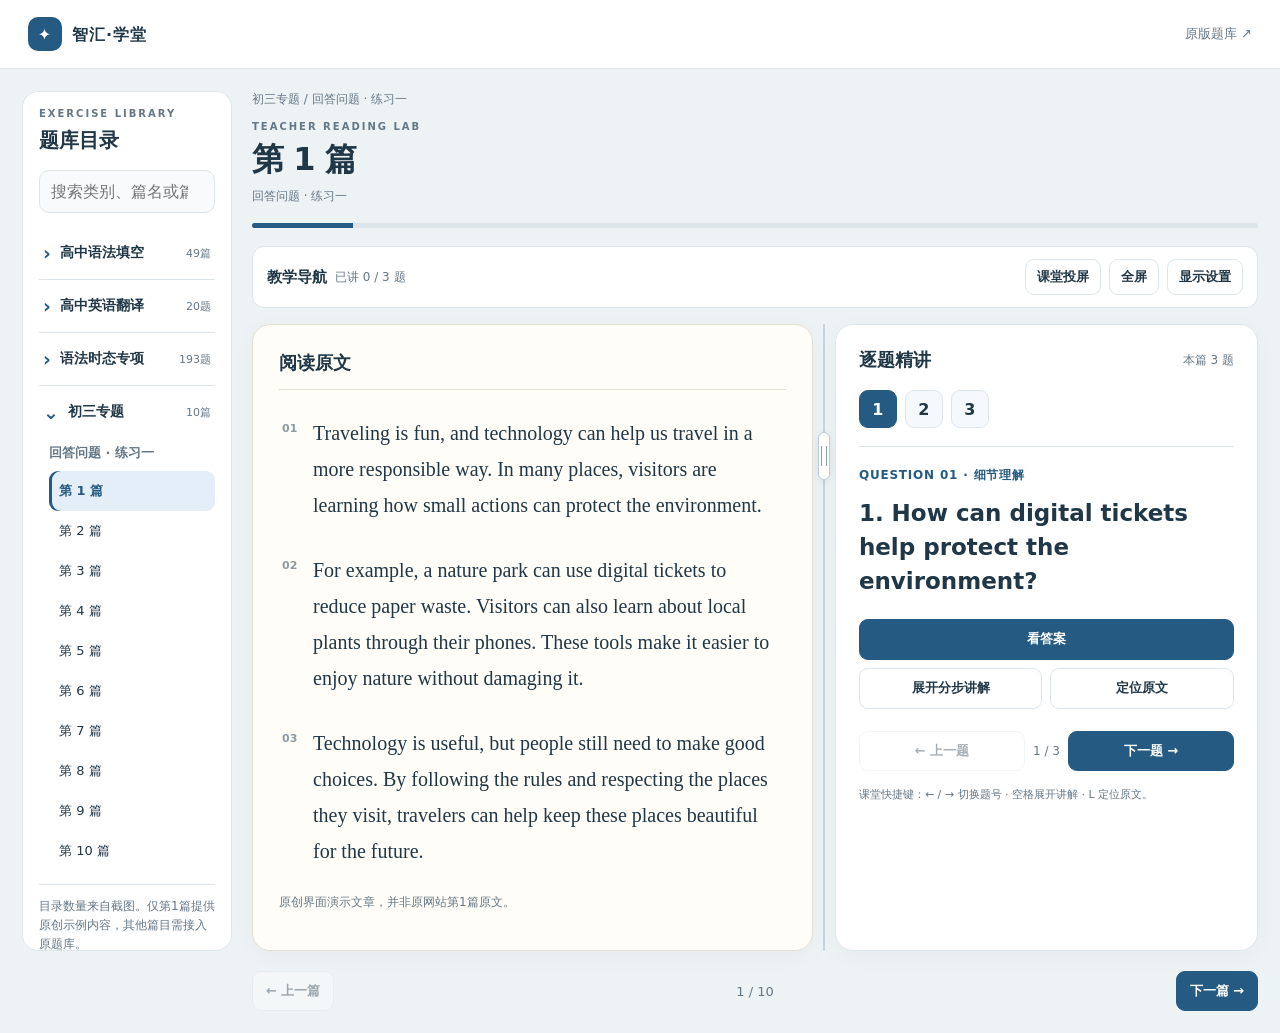
==== commit 0ad11284: "Remove full-passage translation and analysis controls" ====
--- a/junior-reading-preview.html
+++ b/junior-reading-preview.html
@@ -62,14 +62,6 @@
   .teaching-grid,.focus .teaching-grid,.projection .teaching-grid{display:grid;grid-template-columns:minmax(0,57fr) minmax(0,43fr);gap:12px}
 }
 .teacher-actions .quick-answer{grid-column:1 / -1}
-.paper-head{flex-wrap:wrap}
-.passage-tools{display:flex;gap:6px;flex-wrap:wrap}
-.passage-tools .btn{padding:7px 9px}
-.passage-notes{margin-top:20px;padding:16px;border:1px solid var(--line);border-radius:12px;color:var(--ink);font-size:calc(var(--lesson-font) * .85);line-height:1.7;overflow-wrap:anywhere;scroll-margin-block:24px}
-.passage-notes h3{font-size:1em;color:var(--blue);margin:0 0 8px}
-.passage-notes ol{margin:0;padding-inline-start:1.65em}
-.passage-notes li+li{margin-top:8px}
-@media print{.passage-tools{display:none}.passage-notes{break-inside:avoid}}
 .lesson-toolbar{display:block;padding:12px 14px}
 .lesson-nav-main,.lesson-nav-heading,.lesson-nav-actions,.lesson-fields{display:flex;flex-wrap:wrap;align-items:center;gap:8px}
 .lesson-nav-main{justify-content:space-between}
@@ -92,24 +84,7 @@
     <fieldset><legend>分栏</legend><div class="lesson-fields"><output id="split-value" for="split-range">57 : 43</output><input id="split-range" type="range" min="35" max="70" step="1" value="57" aria-label="调整左栏宽度"><button class="btn" id="split-reset">恢复比例</button></div></fieldset>
     <fieldset><legend>字号</legend><div class="font-tools"><select id="font-mode" aria-label="字号调节方式"><option value="number">直接选字号</option><option value="range">滑杆调字号</option></select><input id="font-range" type="range" min="16" max="36" step="1" value="20" aria-label="滑动调整字号" hidden><select id="font-number" aria-label="直接选择字号"></select><output id="font-value" for="font-range font-number">20 px</output></div></fieldset>
   </div>
-</section><p class="split-hint" id="split-hint">左右滑动可查看两栏</p><div id="split-viewport" class="split-viewport" tabindex="0" role="region" aria-label="阅读原文与逐题讲解"><div id="content" class="teaching-grid"><article class="paper"><div class="paper-head"><h2>阅读原文</h2><div class="passage-tools"><button class="btn" id="translation-toggle" aria-controls="passage-translation" aria-expanded="false">看全文翻译</button><button class="btn" id="analysis-toggle" aria-controls="passage-analysis" aria-expanded="false">看全文解析</button></div></div><div class="passage" id="passage"><p>Traveling is fun, and technology can help us travel in a more responsible way. In many places, visitors are learning how small actions can protect the environment.</p><p>For example, a nature park can use digital tickets to reduce paper waste. Visitors can also learn about local plants through their phones. These tools make it easier to enjoy nature without damaging it.</p><p>Technology is useful, but people still need to make good choices. By following the rules and respecting the places they visit, travelers can help keep these places beautiful for the future.</p></div>
-<section class="passage-notes" id="passage-translation" aria-labelledby="translation-title" hidden>
-  <h3 id="translation-title">全文翻译</h3>
-  <ol>
-    <li>旅行很有趣，科技能帮助我们以更负责任的方式旅行。在许多地方，游客正在了解一些小举动如何保护环境。</li>
-    <li>例如，自然公园可以使用电子门票来减少纸张浪费。游客也可以通过手机了解当地的植物。这些工具让人们更容易在欣赏大自然的同时保护它免受破坏。</li>
-    <li>科技很有用，但人们仍然需要做出恰当的选择。通过遵守规则、尊重所到之处，旅行者可以帮助这些地方在未来依然保持美丽。</li>
-  </ol>
-</section>
-<section class="passage-notes" id="passage-analysis" aria-labelledby="analysis-title" hidden>
-  <h3 id="analysis-title">全文解析</h3>
-  <p><strong>主旨</strong>　科技能让旅行更环保，游客的实际选择同样重要。</p>
-  <ol>
-    <li><strong>第 1 段 · 引出主题</strong>　旅行可以更负责任。<em>how small actions can protect the environment</em> 作 <em>are learning</em> 的宾语，说明游客正在了解的内容。</li>
-    <li><strong>第 2 段 · 举例说明</strong>　<em>For example</em> 引出电子门票和手机的用途。<em>make it easier to enjoy nature</em> 中的 <em>it</em> 是形式宾语，<em>to enjoy nature</em> 是真正的宾语。</li>
-    <li><strong>第 3 段 · 总结并提出做法</strong>　<em>but</em> 把重点转到游客自身的选择。<em>by + 动词-ing</em> 表示方式，<em>following</em> 和 <em>respecting</em> 并列。</li>
-  </ol>
-</section>
+</section><p class="split-hint" id="split-hint">左右滑动可查看两栏</p><div id="split-viewport" class="split-viewport" tabindex="0" role="region" aria-label="阅读原文与逐题讲解"><div id="content" class="teaching-grid"><article class="paper"><div class="paper-head"><h2>阅读原文</h2></div><div class="passage" id="passage"><p>Traveling is fun, and technology can help us travel in a more responsible way. In many places, visitors are learning how small actions can protect the environment.</p><p>For example, a nature park can use digital tickets to reduce paper waste. Visitors can also learn about local plants through their phones. These tools make it easier to enjoy nature without damaging it.</p><p>Technology is useful, but people still need to make good choices. By following the rules and respecting the places they visit, travelers can help keep these places beautiful for the future.</p></div>
 <p class="sample-note">原创界面演示文章，并非原网站第1篇原文。</p></article><div id="splitter" class="splitter" role="separator" tabindex="0" aria-label="调整左右栏宽度" aria-orientation="vertical" aria-valuemin="35" aria-valuemax="70" aria-valuenow="57" title="拖动调整宽度，双击恢复"><span></span></div><section class="questions" aria-label="教师逐题讲解"><div class="question-header"><h2>逐题精讲</h2><span class="qcount">本篇 3 题</span></div><div class="qnums" id="qnums" aria-label="选择题号"></div><div class="qtag" id="qtag">QUESTION 01 · 细节理解</div><div class="qtitle" id="qtitle"></div><div class="teacher-actions"><button class="btn primary quick-answer" id="quick-answer" aria-controls="step-panel" aria-expanded="false">看答案</button><button class="btn" id="answers">显示答案与解析</button><button class="btn" id="locate" aria-pressed="false">定位原文</button></div><div class="locate-nav" id="locate-nav" hidden><button class="btn" id="locate-prev">↑ 上一处</button><output id="locate-position" aria-live="polite"></output><button class="btn" id="locate-next">↓ 下一处</button></div><div class="teach-steps" id="teach-steps" hidden aria-label="分步讲解"><button data-step="evidence" aria-pressed="true">① 找依据</button><button data-step="analysis" aria-pressed="false">② 理思路</button><button data-step="answer" aria-pressed="false">③ 看答案</button></div><div class="step-panel" id="step-panel" hidden aria-live="polite"></div><div class="explain-box" id="explain" hidden><h3>参考答案</h3><strong id="answertext"></strong><p id="answercn"></p><div class="evidence"><h3>原文依据</h3><blockquote id="evidence"></blockquote><h3>讲解思路</h3><p id="analysis"></p></div></div><div class="question-nav"><button class="btn" id="qprev">← 上一题</button><span id="qposition">1 / 3</span><button class="btn primary" id="qnext">下一题 →</button></div><p class="teacher-caption">课堂快捷键：← / → 切换题号 · 空格展开讲解 · L 定位原文。</p></section></div></div><div class="empty" id="empty" hidden>此篇目暂未接入原题库内容。请前往原网站查看完整练习。 <a href="https://word-website.netlify.app/junior-reading.html">打开原题库</a></div><div class="nav"><button class="btn" id="prev">← 上一篇</button><span id="position">1 / 10</span><button class="btn primary" id="next">下一篇 →</button></div></section></main><script>
 const groups=[{title:'高中语法填空',sub:'练习一',n:49,unit:'篇'},{title:'高中英语翻译',sub:'练习一',n:20,unit:'题'},{title:'语法时态专项',sub:'练习一至四',n:193,unit:'题'},{title:'初三专题',sub:'回答问题 · 练习一',n:10,unit:'篇'}];let group=3,index=0,show=false,font=20,qi=0,located=false;const $=id=>document.getElementById(id);const qs=[['How can digital tickets help protect the environment?','They can reduce paper waste.'],['What can visitors learn about through their phones?','They can learn about local plants.'],['What should travelers do to keep places beautiful?','They should follow the rules and respect the places they visit.']];function tree(){const q=$('search').value.trim().toLowerCase(),root=$('tree');root.replaceChildren();groups.forEach((g,i)=>{const matches=[];for(let j=0;j<g.n;j++){const title='第 '+(j+1)+' '+g.unit;if(!q||(g.title+' '+g.sub+' '+title+' '+(j+1)).toLowerCase().includes(q))matches.push(j)}if(!matches.length)return;const d=document.createElement('details');d.className='category';d.open=i===group||!!q;const s=document.createElement('summary');const label=document.createElement('span');label.textContent=g.title;const n=document.createElement('span');n.className='count';n.textContent=g.n+g.unit;s.append(label,n);d.append(s);const sub=document.createElement('div');sub.className='sub';const h=document.createElement('h3');h.textContent=g.sub;sub.append(h);matches.forEach(j=>{const b=document.createElement('button');b.className='entry'+(i===group&&j===index?' active':'');b.textContent='第 '+(j+1)+' '+g.unit;b.setAttribute('aria-current',i===group&&j===index?'true':'false');b.onclick=()=>{group=i;index=j;render();if(innerWidth<=820)$('sidebar').classList.add('mobile-hidden')};sub.append(b)});d.append(sub);root.append(d)})}const teaching=[{type:'细节理解',cn:'它们可以减少纸张浪费。',evidence:'For example, a nature park can use digital tickets to reduce paper waste.',para:1,analysis:'题干关键词 digital tickets 与第二段首句对应。How can…? 询问方式或作用，直接提取 reduce paper waste，注意用 They 指代 digital tickets。'},{type:'细节理解',cn:'他们可以了解当地植物。',evidence:'Visitors can also learn about local plants through their phones.',para:1,analysis:'抓住 learn about 和 through their phones，定位第二段。What 询问内容，提取 local plants，保留 learn about 的完整搭配。'},{type:'细节理解',cn:'他们应该遵守规则并尊重游览的地方。',evidence:'By following the rules and respecting the places they visit, travelers can help keep these places beautiful for the future.',para:2,additionalEvidence:[{para:2,text:'Technology is useful, but people still need to make good choices.'}],analysis:'定位末段末句。将 By following… and respecting… 转换为 should follow… and respect…，两个动词使用平行结构。'}];
 function clearLocation(){located=false;document.querySelectorAll('#passage p').forEach(p=>p.classList.remove('located'));$('locate').setAttribute('aria-pressed','false');$('locate').textContent='定位原文'}
@@ -246,15 +221,4 @@
   $('font-number').hidden=target.value!=='number';
 };
 $('font-range').oninput=e=>setFont(e.target.value);$('font-number').onchange=e=>setFont(e.target.value);setFont(20);setSplit(57);
-for(const [kind,label] of [['translation','全文翻译'],['analysis','全文解析']]){
-  const button=$(kind+'-toggle');
-  const panel=$('passage-'+kind);
-  button.onclick=()=>{
-    const opening=panel.hidden;
-    panel.hidden=!opening;
-    button.setAttribute('aria-expanded',String(opening));
-    button.textContent=(opening?'收起':'看')+label;
-    if(opening)panel.scrollIntoView({block:'nearest',inline:'nearest'});
-  };
-}
 </script></body></html>
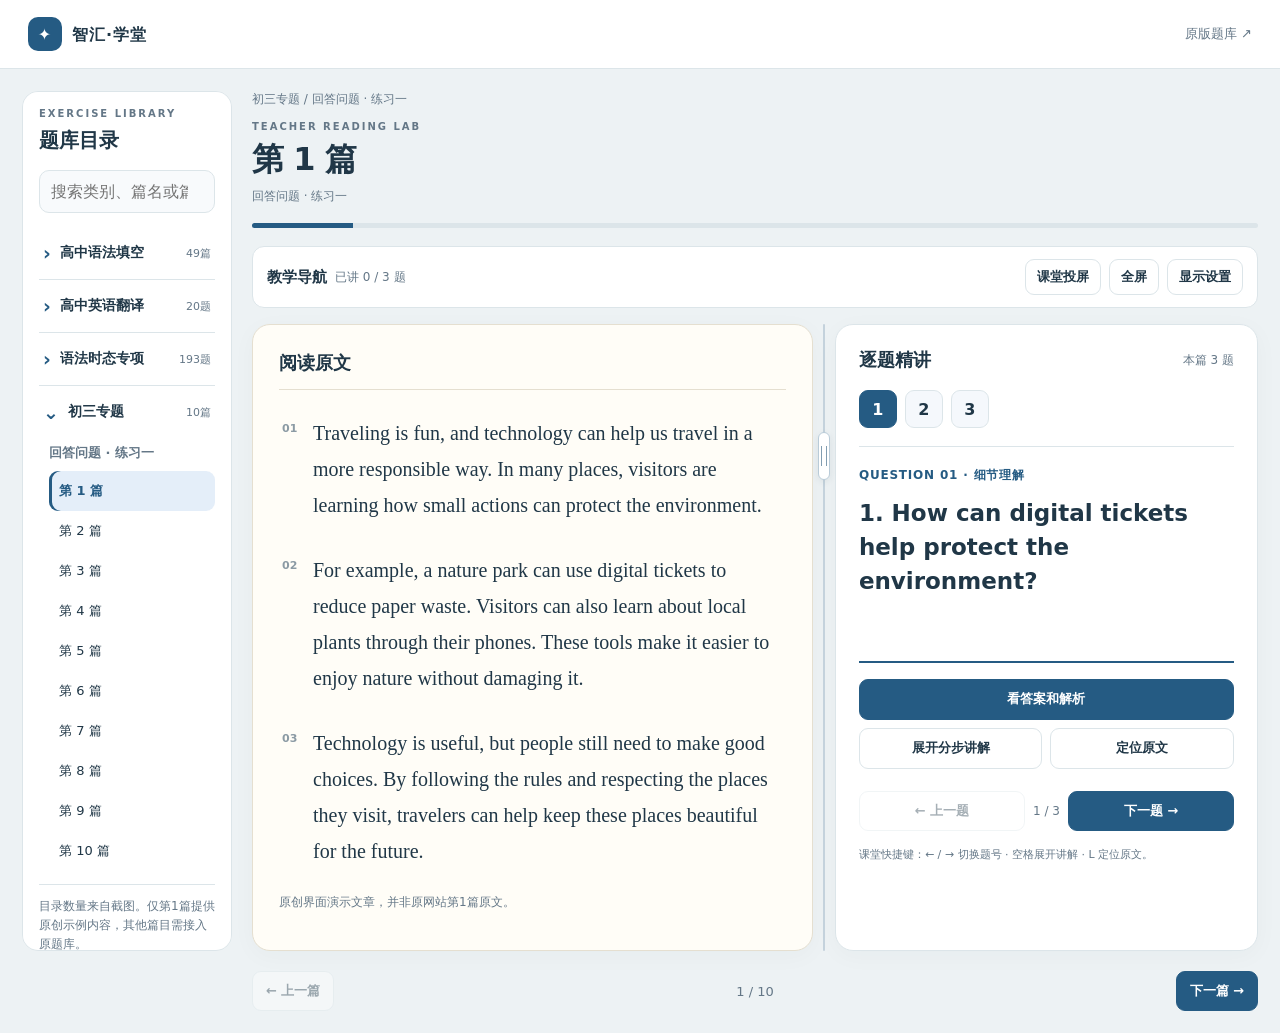
==== commit 91993510: "Reveal answers on question lines and include full explanations" ====
--- a/junior-reading-preview.html
+++ b/junior-reading-preview.html
@@ -74,6 +74,9 @@
 #split-range{width:95px;accent-color:var(--blue)}
 #split-value,#font-value{white-space:nowrap;font-variant-numeric:tabular-nums}
 #display-toggle[aria-expanded=true]{border-color:var(--blue);color:var(--blue)}
+.answer-line{display:block;width:100%;min-height:44px;margin:0 0 16px;padding:6px 4px;border:0;border-bottom:2px solid var(--blue);background:transparent;color:var(--ink);text-align:left;line-height:1.45;font-size:var(--lesson-font);overflow-wrap:anywhere}
+.answer-line:hover{background:var(--soft,#edf3f9)}
+.answer-line:focus-visible{outline:2px solid var(--blue);outline-offset:3px}
 </style></head><body><header><div class="brand"><span>✦</span>智汇·学堂</div><a href="https://word-website.netlify.app/junior-reading.html">原版题库 ↗</a></header><main class="shell"><aside class="side mobile-hidden" id="sidebar"><div class="kicker">EXERCISE LIBRARY</div><h2>题库目录</h2><input class="search" id="search" type="search" placeholder="搜索类别、篇名或篇号" aria-label="搜索题库"><div id="tree"></div><p class="sample-note">目录数量来自截图。仅第1篇提供原创示例内容，其他篇目需接入原题库。</p></aside><section class="workspace"><div class="crumb" id="crumb">初三专题 / 回答问题 / 练习一</div><div class="heading"><div><div class="kicker">TEACHER READING LAB</div><h1 id="title">第 1 篇</h1><p id="meta">回答问题 · 练习一</p></div><div class="tools"><button class="btn mobile-toggle" id="mobile">题库目录</button></div></div><div class="progress"><span id="progress" style="width:10%"></span></div><section class="lesson-toolbar" id="lesson-toolbar" aria-labelledby="lesson-nav-title">
   <div class="lesson-nav-main">
     <div class="lesson-nav-heading"><h2 id="lesson-nav-title">教学导航</h2><span id="taught-status" aria-live="polite">已讲 0 / 3 题</span></div>
@@ -85,18 +88,18 @@
     <fieldset><legend>字号</legend><div class="font-tools"><select id="font-mode" aria-label="字号调节方式"><option value="number">直接选字号</option><option value="range">滑杆调字号</option></select><input id="font-range" type="range" min="16" max="36" step="1" value="20" aria-label="滑动调整字号" hidden><select id="font-number" aria-label="直接选择字号"></select><output id="font-value" for="font-range font-number">20 px</output></div></fieldset>
   </div>
 </section><p class="split-hint" id="split-hint">左右滑动可查看两栏</p><div id="split-viewport" class="split-viewport" tabindex="0" role="region" aria-label="阅读原文与逐题讲解"><div id="content" class="teaching-grid"><article class="paper"><div class="paper-head"><h2>阅读原文</h2></div><div class="passage" id="passage"><p>Traveling is fun, and technology can help us travel in a more responsible way. In many places, visitors are learning how small actions can protect the environment.</p><p>For example, a nature park can use digital tickets to reduce paper waste. Visitors can also learn about local plants through their phones. These tools make it easier to enjoy nature without damaging it.</p><p>Technology is useful, but people still need to make good choices. By following the rules and respecting the places they visit, travelers can help keep these places beautiful for the future.</p></div>
-<p class="sample-note">原创界面演示文章，并非原网站第1篇原文。</p></article><div id="splitter" class="splitter" role="separator" tabindex="0" aria-label="调整左右栏宽度" aria-orientation="vertical" aria-valuemin="35" aria-valuemax="70" aria-valuenow="57" title="拖动调整宽度，双击恢复"><span></span></div><section class="questions" aria-label="教师逐题讲解"><div class="question-header"><h2>逐题精讲</h2><span class="qcount">本篇 3 题</span></div><div class="qnums" id="qnums" aria-label="选择题号"></div><div class="qtag" id="qtag">QUESTION 01 · 细节理解</div><div class="qtitle" id="qtitle"></div><div class="teacher-actions"><button class="btn primary quick-answer" id="quick-answer" aria-controls="step-panel" aria-expanded="false">看答案</button><button class="btn" id="answers">显示答案与解析</button><button class="btn" id="locate" aria-pressed="false">定位原文</button></div><div class="locate-nav" id="locate-nav" hidden><button class="btn" id="locate-prev">↑ 上一处</button><output id="locate-position" aria-live="polite"></output><button class="btn" id="locate-next">↓ 下一处</button></div><div class="teach-steps" id="teach-steps" hidden aria-label="分步讲解"><button data-step="evidence" aria-pressed="true">① 找依据</button><button data-step="analysis" aria-pressed="false">② 理思路</button><button data-step="answer" aria-pressed="false">③ 看答案</button></div><div class="step-panel" id="step-panel" hidden aria-live="polite"></div><div class="explain-box" id="explain" hidden><h3>参考答案</h3><strong id="answertext"></strong><p id="answercn"></p><div class="evidence"><h3>原文依据</h3><blockquote id="evidence"></blockquote><h3>讲解思路</h3><p id="analysis"></p></div></div><div class="question-nav"><button class="btn" id="qprev">← 上一题</button><span id="qposition">1 / 3</span><button class="btn primary" id="qnext">下一题 →</button></div><p class="teacher-caption">课堂快捷键：← / → 切换题号 · 空格展开讲解 · L 定位原文。</p></section></div></div><div class="empty" id="empty" hidden>此篇目暂未接入原题库内容。请前往原网站查看完整练习。 <a href="https://word-website.netlify.app/junior-reading.html">打开原题库</a></div><div class="nav"><button class="btn" id="prev">← 上一篇</button><span id="position">1 / 10</span><button class="btn primary" id="next">下一篇 →</button></div></section></main><script>
+<p class="sample-note">原创界面演示文章，并非原网站第1篇原文。</p></article><div id="splitter" class="splitter" role="separator" tabindex="0" aria-label="调整左右栏宽度" aria-orientation="vertical" aria-valuemin="35" aria-valuemax="70" aria-valuenow="57" title="拖动调整宽度，双击恢复"><span></span></div><section class="questions" aria-label="教师逐题讲解"><div class="question-header"><h2>逐题精讲</h2><span class="qcount">本篇 3 题</span></div><div class="qnums" id="qnums" aria-label="选择题号"></div><div class="qtag" id="qtag">QUESTION 01 · 细节理解</div><div class="qtitle" id="qtitle"></div><button class="answer-line" id="answer-line" aria-controls="inline-answer" aria-expanded="false" aria-label="点击横线显示答案"><span id="inline-answer" hidden></span></button><div class="teacher-actions"><button class="btn primary quick-answer" id="quick-answer" aria-controls="explain" aria-expanded="false">看答案和解析</button><button class="btn" id="answers">显示答案与解析</button><button class="btn" id="locate" aria-pressed="false">定位原文</button></div><div class="locate-nav" id="locate-nav" hidden><button class="btn" id="locate-prev">↑ 上一处</button><output id="locate-position" aria-live="polite"></output><button class="btn" id="locate-next">↓ 下一处</button></div><div class="teach-steps" id="teach-steps" hidden aria-label="分步讲解"><button data-step="evidence" aria-pressed="true">① 找依据</button><button data-step="analysis" aria-pressed="false">② 理思路</button><button data-step="answer" aria-pressed="false">③ 看答案</button></div><div class="step-panel" id="step-panel" hidden aria-live="polite"></div><div class="explain-box" id="explain" hidden><h3>参考答案</h3><strong id="answertext"></strong><p id="answercn"></p><div class="evidence"><h3>原文依据</h3><blockquote id="evidence"></blockquote><h3>讲解思路</h3><p id="analysis"></p></div></div><div class="question-nav"><button class="btn" id="qprev">← 上一题</button><span id="qposition">1 / 3</span><button class="btn primary" id="qnext">下一题 →</button></div><p class="teacher-caption">课堂快捷键：← / → 切换题号 · 空格展开讲解 · L 定位原文。</p></section></div></div><div class="empty" id="empty" hidden>此篇目暂未接入原题库内容。请前往原网站查看完整练习。 <a href="https://word-website.netlify.app/junior-reading.html">打开原题库</a></div><div class="nav"><button class="btn" id="prev">← 上一篇</button><span id="position">1 / 10</span><button class="btn primary" id="next">下一篇 →</button></div></section></main><script>
 const groups=[{title:'高中语法填空',sub:'练习一',n:49,unit:'篇'},{title:'高中英语翻译',sub:'练习一',n:20,unit:'题'},{title:'语法时态专项',sub:'练习一至四',n:193,unit:'题'},{title:'初三专题',sub:'回答问题 · 练习一',n:10,unit:'篇'}];let group=3,index=0,show=false,font=20,qi=0,located=false;const $=id=>document.getElementById(id);const qs=[['How can digital tickets help protect the environment?','They can reduce paper waste.'],['What can visitors learn about through their phones?','They can learn about local plants.'],['What should travelers do to keep places beautiful?','They should follow the rules and respect the places they visit.']];function tree(){const q=$('search').value.trim().toLowerCase(),root=$('tree');root.replaceChildren();groups.forEach((g,i)=>{const matches=[];for(let j=0;j<g.n;j++){const title='第 '+(j+1)+' '+g.unit;if(!q||(g.title+' '+g.sub+' '+title+' '+(j+1)).toLowerCase().includes(q))matches.push(j)}if(!matches.length)return;const d=document.createElement('details');d.className='category';d.open=i===group||!!q;const s=document.createElement('summary');const label=document.createElement('span');label.textContent=g.title;const n=document.createElement('span');n.className='count';n.textContent=g.n+g.unit;s.append(label,n);d.append(s);const sub=document.createElement('div');sub.className='sub';const h=document.createElement('h3');h.textContent=g.sub;sub.append(h);matches.forEach(j=>{const b=document.createElement('button');b.className='entry'+(i===group&&j===index?' active':'');b.textContent='第 '+(j+1)+' '+g.unit;b.setAttribute('aria-current',i===group&&j===index?'true':'false');b.onclick=()=>{group=i;index=j;render();if(innerWidth<=820)$('sidebar').classList.add('mobile-hidden')};sub.append(b)});d.append(sub);root.append(d)})}const teaching=[{type:'细节理解',cn:'它们可以减少纸张浪费。',evidence:'For example, a nature park can use digital tickets to reduce paper waste.',para:1,analysis:'题干关键词 digital tickets 与第二段首句对应。How can…? 询问方式或作用，直接提取 reduce paper waste，注意用 They 指代 digital tickets。'},{type:'细节理解',cn:'他们可以了解当地植物。',evidence:'Visitors can also learn about local plants through their phones.',para:1,analysis:'抓住 learn about 和 through their phones，定位第二段。What 询问内容，提取 local plants，保留 learn about 的完整搭配。'},{type:'细节理解',cn:'他们应该遵守规则并尊重游览的地方。',evidence:'By following the rules and respecting the places they visit, travelers can help keep these places beautiful for the future.',para:2,additionalEvidence:[{para:2,text:'Technology is useful, but people still need to make good choices.'}],analysis:'定位末段末句。将 By following… and respecting… 转换为 should follow… and respect…，两个动词使用平行结构。'}];
 function clearLocation(){located=false;document.querySelectorAll('#passage p').forEach(p=>p.classList.remove('located'));$('locate').setAttribute('aria-pressed','false');$('locate').textContent='定位原文'}
 function renderQuestion(){const q=qs[qi],d=teaching[qi];show=false;clearLocation();$('qtag').textContent='QUESTION '+String(qi+1).padStart(2,'0')+' · '+d.type;$('qtitle').textContent=(qi+1)+'. '+q[0];$('answertext').textContent=q[1];$('answercn').textContent=d.cn;$('evidence').textContent=d.evidence;$('analysis').textContent=d.analysis;$('explain').hidden=true;$('answers').textContent='显示答案与解析';$('qposition').textContent=(qi+1)+' / '+qs.length;$('qprev').disabled=qi===0;$('qnext').disabled=qi===qs.length-1;$('qnums').replaceChildren(...qs.map((_,i)=>{const b=document.createElement('button');b.textContent=i+1;b.setAttribute('aria-label','第'+(i+1)+'题');b.setAttribute('aria-current',String(i===qi));b.onclick=()=>{qi=i;renderQuestion()};return b}))}
 function render(){const g=groups[group];$('crumb').textContent=g.title+' / '+g.sub;$('title').textContent='第 '+(index+1)+' '+g.unit;$('meta').textContent=g.sub;$('position').textContent=(index+1)+' / '+g.n;$('progress').style.width=(index+1)/g.n*100+'%';$('prev').disabled=index===0;$('next').disabled=index===g.n-1;const demo=group===3&&index===0;$('content').hidden=!demo;$('empty').hidden=demo;qi=0;renderQuestion();tree()}$('search').oninput=tree;$('prev').onclick=()=>{if(index>0){index--;render()}};$('next').onclick=()=>{if(index<groups[group].n-1){index++;render()}};$('answers').onclick=()=>{show=!show;$('explain').hidden=!show;$('answers').textContent=show?'隐藏答案与解析':'显示答案与解析'};$('locate').onclick=()=>{if(located){clearLocation();return}clearLocation();located=true;const p=document.querySelectorAll('#passage p')[teaching[qi].para];p.classList.add('located');$('locate').setAttribute('aria-pressed','true');$('locate').textContent='取消定位';if(p.getBoundingClientRect().top<0||p.getBoundingClientRect().bottom>innerHeight)p.scrollIntoView({block:'center',behavior:'auto'})};$('qprev').onclick=()=>{if(qi>0){qi--;renderQuestion()}};$('qnext').onclick=()=>{if(qi<qs.length-1){qi++;renderQuestion()}};$('focus').onclick=()=>{const f=document.body.classList.toggle('focus');$('focus').setAttribute('aria-pressed',String(f));$('focus').textContent=f?'退出投屏':'课堂投屏'};$('mobile').onclick=()=>$('sidebar').classList.toggle('mobile-hidden');render();
 
 const originalParagraphs=Array.from(document.querySelectorAll('#passage p'),p=>p.textContent);
-const taught=new Set();let activeStep=null;
+const taught=new Set();
 function syncQuickAnswer(){
-  const visible=activeStep==='answer'&&!$('step-panel').hidden;
+  const visible=!$('explain').hidden;
   $('quick-answer').setAttribute('aria-expanded',String(visible));
-  $('quick-answer').textContent=visible?'收起答案':'看答案';
+  $('quick-answer').textContent=visible?'收起答案和解析':'看答案和解析';
 }
 function evidenceFor(question){
   const {para,evidence,additionalEvidence=[]}=teaching[question];
@@ -104,7 +107,7 @@
     .filter(match=>match.at>=0).sort((a,b)=>a.para-b.para||a.at-b.at);
 }
 function updateTaught(){ $('taught-status').textContent='已讲 '+taught.size+' / '+qs.length+' 题';Array.from($('qnums').children).forEach((b,i)=>b.classList.toggle('taught',taught.has(i))) }
-function showStep(key){activeStep=key;syncQuickAnswer();document.querySelectorAll('[data-step]').forEach(b=>b.setAttribute('aria-pressed',String(b.dataset.step===key)));const panel=$('step-panel'),d=teaching[qi];panel.replaceChildren();const title=document.createElement('h3');title.textContent={evidence:'01 / 原文依据',analysis:'02 / 解题思路',answer:'03 / 参考答案'}[key];panel.append(title);const p=document.createElement(key==='answer'?'strong':'p');p.textContent=key==='evidence'?d.evidence:key==='analysis'?d.analysis:qs[qi][1];if(key==='evidence'){
+function showStep(key){document.querySelectorAll('[data-step]').forEach(b=>b.setAttribute('aria-pressed',String(b.dataset.step===key)));const panel=$('step-panel'),d=teaching[qi];panel.replaceChildren();const title=document.createElement('h3');title.textContent={evidence:'01 / 原文依据',analysis:'02 / 解题思路',answer:'03 / 参考答案'}[key];panel.append(title);const p=document.createElement(key==='answer'?'strong':'p');p.textContent=key==='evidence'?d.evidence:key==='analysis'?d.analysis:qs[qi][1];if(key==='evidence'){
   const list=document.createElement('ol');
   evidenceFor(qi).forEach(({text})=>{
     const item=document.createElement('li');
@@ -113,7 +116,7 @@
     list.append(item);
   });
   panel.append(list);
-}else panel.append(p);if(key==='answer'){const cn=document.createElement('p');cn.className='translation';cn.textContent=d.cn;panel.append(cn);taught.add(qi);updateTaught()}}
+}else panel.append(p);if(key==='answer'){const cn=document.createElement('p');cn.className='translation';cn.textContent=d.cn;panel.append(cn);markTaught()}}
 
 let marks=[];
 let evidenceIndex=0;
@@ -171,16 +174,32 @@
   $('locate-next').hidden=marks.length===1;
   goToEvidence(0);
 };
-const oldRenderQuestion=renderQuestion;renderQuestion=function(){oldRenderQuestion();$('teach-steps').hidden=true;$('step-panel').hidden=true;$('explain').hidden=true;$('answers').textContent='展开分步讲解';activeStep=null;syncQuickAnswer();updateTaught()};
-$('answers').onclick=()=>{show=!show;$('teach-steps').hidden=!show;$('step-panel').hidden=!show;$('explain').hidden=true;$('answers').textContent=show?'收起分步讲解':'展开分步讲解';if(show)showStep('evidence');else syncQuickAnswer()};
+const oldRenderQuestion=renderQuestion;renderQuestion=function(){oldRenderQuestion();$('teach-steps').hidden=true;$('step-panel').hidden=true;$('explain').hidden=true;$('answers').textContent='展开分步讲解';setInlineAnswer(false);syncQuickAnswer();updateTaught()};
+$('answers').onclick=()=>{show=!show;$('teach-steps').hidden=!show;$('step-panel').hidden=!show;$('explain').hidden=true;$('answers').textContent=show?'收起分步讲解':'展开分步讲解';if(show)showStep('evidence');syncQuickAnswer()};
+function markTaught(){
+  taught.add(qi);
+  updateTaught();
+}
+function setInlineAnswer(visible){
+  $('inline-answer').textContent=visible?qs[qi][1]:'';
+  $('inline-answer').hidden=!visible;
+  $('answer-line').setAttribute('aria-expanded',String(visible));
+  $('answer-line').setAttribute('aria-label',visible?qs[qi][1]+'，点击收起答案':'点击横线显示答案');
+}
+$('answer-line').onclick=()=>{
+  const reveal=$('inline-answer').hidden;
+  setInlineAnswer(reveal);
+  if(reveal)markTaught();
+};
 $('quick-answer').onclick=()=>{
-  if(activeStep==='answer'&&!$('step-panel').hidden){
-    if(show)showStep('evidence');
-    else {$('step-panel').hidden=true;syncQuickAnswer()}
-  }else{
-    $('step-panel').hidden=false;
-    showStep('answer');
+  const reveal=$('explain').hidden;
+  if(reveal){
+    if(show)$('answers').click();
+    $('evidence').textContent=evidenceFor(qi).map(({text})=>text).join(' ');
+    markTaught();
   }
+  $('explain').hidden=!reveal;
+  syncQuickAnswer();
 };
 document.querySelectorAll('[data-step]').forEach(b=>b.onclick=()=>showStep(b.dataset.step));
 const oldRender=render;render=function(){oldRender();$('lesson-toolbar').hidden=$('split-hint').hidden=$('split-viewport').hidden=$('content').hidden};
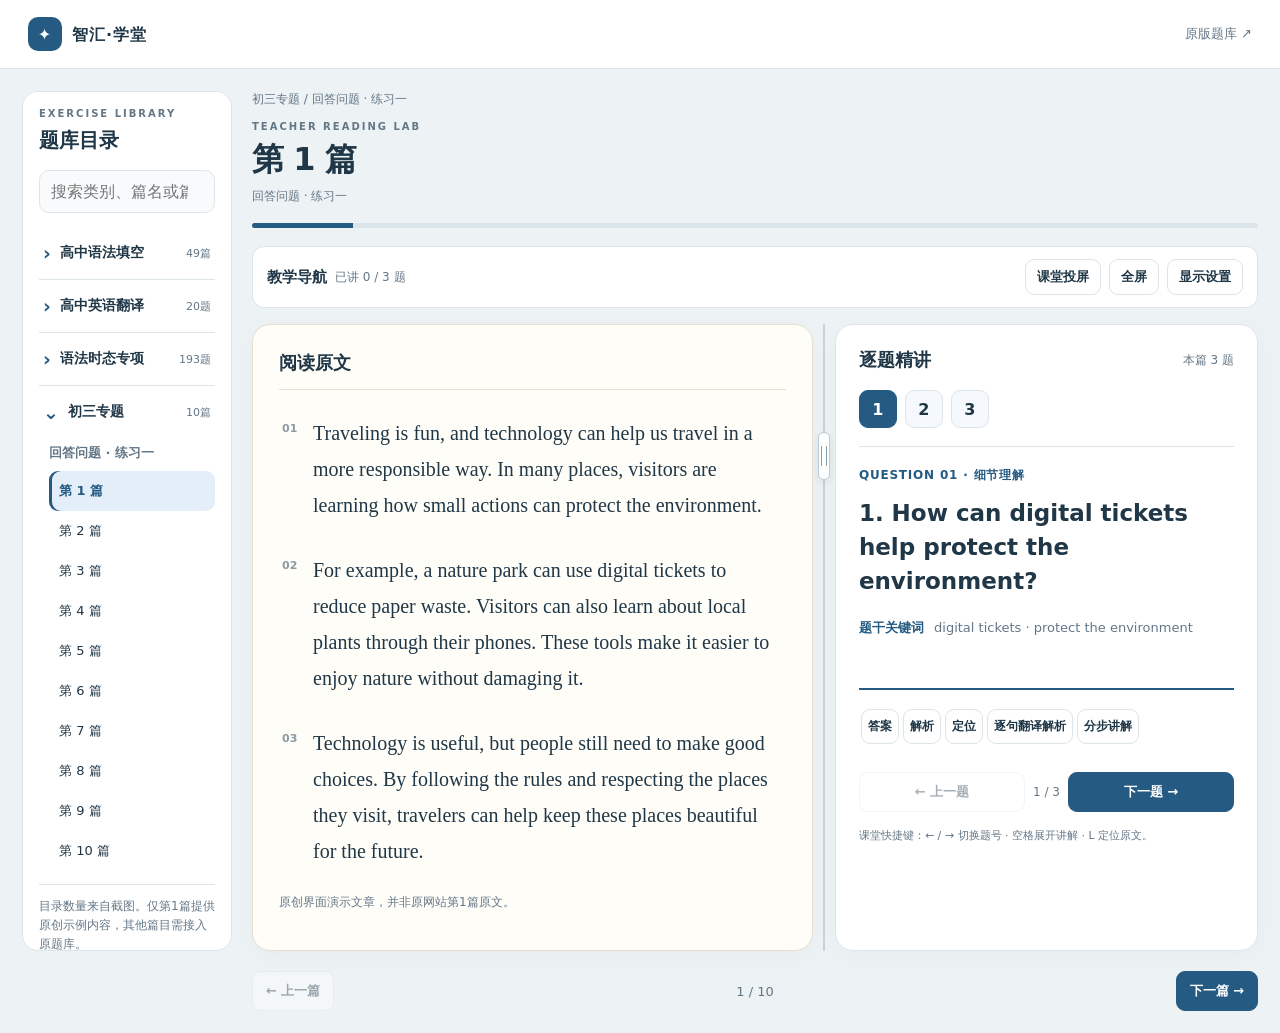
==== commit 618c6533: "Add question keywords and compact teaching actions with evidence targeting" ====
--- a/junior-reading-preview.html
+++ b/junior-reading-preview.html
@@ -77,6 +77,13 @@
 .answer-line{display:block;width:100%;min-height:44px;margin:0 0 16px;padding:6px 4px;border:0;border-bottom:2px solid var(--blue);background:transparent;color:var(--ink);text-align:left;line-height:1.45;font-size:var(--lesson-font);overflow-wrap:anywhere}
 .answer-line:hover{background:var(--soft,#edf3f9)}
 .answer-line:focus-visible{outline:2px solid var(--blue);outline-offset:3px}
+.questions .question-tools{display:flex;flex-wrap:nowrap;gap:4px;overflow-x:auto;padding:3px 2px 6px}
+.question-tools .btn{flex:0 0 auto;white-space:nowrap;font-size:12px;padding:8px 6px}
+.question-tools .btn[aria-pressed=true]{background:var(--blue);border-color:var(--blue);color:#fff}
+.q-keywords{margin:0 0 9px;font-size:13px;color:var(--muted);overflow-wrap:anywhere}
+.q-keywords strong{color:var(--blue);margin-inline-end:6px}
+.step-panel .sentence-notes{padding-inline-start:1.4em;margin:0}
+.sentence-notes li+li{margin-top:12px}
 </style></head><body><header><div class="brand"><span>✦</span>智汇·学堂</div><a href="https://word-website.netlify.app/junior-reading.html">原版题库 ↗</a></header><main class="shell"><aside class="side mobile-hidden" id="sidebar"><div class="kicker">EXERCISE LIBRARY</div><h2>题库目录</h2><input class="search" id="search" type="search" placeholder="搜索类别、篇名或篇号" aria-label="搜索题库"><div id="tree"></div><p class="sample-note">目录数量来自截图。仅第1篇提供原创示例内容，其他篇目需接入原题库。</p></aside><section class="workspace"><div class="crumb" id="crumb">初三专题 / 回答问题 / 练习一</div><div class="heading"><div><div class="kicker">TEACHER READING LAB</div><h1 id="title">第 1 篇</h1><p id="meta">回答问题 · 练习一</p></div><div class="tools"><button class="btn mobile-toggle" id="mobile">题库目录</button></div></div><div class="progress"><span id="progress" style="width:10%"></span></div><section class="lesson-toolbar" id="lesson-toolbar" aria-labelledby="lesson-nav-title">
   <div class="lesson-nav-main">
     <div class="lesson-nav-heading"><h2 id="lesson-nav-title">教学导航</h2><span id="taught-status" aria-live="polite">已讲 0 / 3 题</span></div>
@@ -88,26 +95,48 @@
     <fieldset><legend>字号</legend><div class="font-tools"><select id="font-mode" aria-label="字号调节方式"><option value="number">直接选字号</option><option value="range">滑杆调字号</option></select><input id="font-range" type="range" min="16" max="36" step="1" value="20" aria-label="滑动调整字号" hidden><select id="font-number" aria-label="直接选择字号"></select><output id="font-value" for="font-range font-number">20 px</output></div></fieldset>
   </div>
 </section><p class="split-hint" id="split-hint">左右滑动可查看两栏</p><div id="split-viewport" class="split-viewport" tabindex="0" role="region" aria-label="阅读原文与逐题讲解"><div id="content" class="teaching-grid"><article class="paper"><div class="paper-head"><h2>阅读原文</h2></div><div class="passage" id="passage"><p>Traveling is fun, and technology can help us travel in a more responsible way. In many places, visitors are learning how small actions can protect the environment.</p><p>For example, a nature park can use digital tickets to reduce paper waste. Visitors can also learn about local plants through their phones. These tools make it easier to enjoy nature without damaging it.</p><p>Technology is useful, but people still need to make good choices. By following the rules and respecting the places they visit, travelers can help keep these places beautiful for the future.</p></div>
-<p class="sample-note">原创界面演示文章，并非原网站第1篇原文。</p></article><div id="splitter" class="splitter" role="separator" tabindex="0" aria-label="调整左右栏宽度" aria-orientation="vertical" aria-valuemin="35" aria-valuemax="70" aria-valuenow="57" title="拖动调整宽度，双击恢复"><span></span></div><section class="questions" aria-label="教师逐题讲解"><div class="question-header"><h2>逐题精讲</h2><span class="qcount">本篇 3 题</span></div><div class="qnums" id="qnums" aria-label="选择题号"></div><div class="qtag" id="qtag">QUESTION 01 · 细节理解</div><div class="qtitle" id="qtitle"></div><button class="answer-line" id="answer-line" aria-controls="inline-answer" aria-expanded="false" aria-label="点击横线显示答案"><span id="inline-answer" hidden></span></button><div class="teacher-actions"><button class="btn primary quick-answer" id="quick-answer" aria-controls="explain" aria-expanded="false">看答案和解析</button><button class="btn" id="answers">显示答案与解析</button><button class="btn" id="locate" aria-pressed="false">定位原文</button></div><div class="locate-nav" id="locate-nav" hidden><button class="btn" id="locate-prev">↑ 上一处</button><output id="locate-position" aria-live="polite"></output><button class="btn" id="locate-next">↓ 下一处</button></div><div class="teach-steps" id="teach-steps" hidden aria-label="分步讲解"><button data-step="evidence" aria-pressed="true">① 找依据</button><button data-step="analysis" aria-pressed="false">② 理思路</button><button data-step="answer" aria-pressed="false">③ 看答案</button></div><div class="step-panel" id="step-panel" hidden aria-live="polite"></div><div class="explain-box" id="explain" hidden><h3>参考答案</h3><strong id="answertext"></strong><p id="answercn"></p><div class="evidence"><h3>原文依据</h3><blockquote id="evidence"></blockquote><h3>讲解思路</h3><p id="analysis"></p></div></div><div class="question-nav"><button class="btn" id="qprev">← 上一题</button><span id="qposition">1 / 3</span><button class="btn primary" id="qnext">下一题 →</button></div><p class="teacher-caption">课堂快捷键：← / → 切换题号 · 空格展开讲解 · L 定位原文。</p></section></div></div><div class="empty" id="empty" hidden>此篇目暂未接入原题库内容。请前往原网站查看完整练习。 <a href="https://word-website.netlify.app/junior-reading.html">打开原题库</a></div><div class="nav"><button class="btn" id="prev">← 上一篇</button><span id="position">1 / 10</span><button class="btn primary" id="next">下一篇 →</button></div></section></main><script>
+<p class="sample-note">原创界面演示文章，并非原网站第1篇原文。</p></article><div id="splitter" class="splitter" role="separator" tabindex="0" aria-label="调整左右栏宽度" aria-orientation="vertical" aria-valuemin="35" aria-valuemax="70" aria-valuenow="57" title="拖动调整宽度，双击恢复"><span></span></div><section class="questions" aria-label="教师逐题讲解"><div class="question-header"><h2>逐题精讲</h2><span class="qcount">本篇 3 题</span></div><div class="qnums" id="qnums" aria-label="选择题号"></div><div class="qtag" id="qtag">QUESTION 01 · 细节理解</div><div class="qtitle" id="qtitle"></div><p class="q-keywords"><strong>题干关键词</strong> <span id="q-keywords"></span></p><button class="answer-line" id="answer-line" aria-controls="inline-answer" aria-expanded="false" aria-label="点击横线显示答案"><span id="inline-answer" hidden></span></button><div class="teacher-actions question-tools" aria-label="本题讲解工具"><button class="btn" data-tool="answer" aria-pressed="false" aria-controls="step-panel">答案</button><button class="btn" data-tool="analysis" aria-pressed="false" aria-controls="step-panel">解析</button><button class="btn" id="locate" aria-pressed="false" aria-controls="passage">定位</button><button class="btn" data-tool="translation" aria-pressed="false" aria-controls="step-panel">逐句翻译解析</button><button class="btn" id="answers" data-tool="steps" aria-pressed="false" aria-controls="teach-steps step-panel">分步讲解</button></div><div class="locate-nav" id="locate-nav" hidden><button class="btn" id="locate-prev">↑ 上一处</button><output id="locate-position" aria-live="polite"></output><button class="btn" id="locate-next">↓ 下一处</button></div><div class="teach-steps" id="teach-steps" hidden aria-label="分步讲解"><button data-step="evidence" aria-pressed="true">① 找依据</button><button data-step="analysis" aria-pressed="false">② 理思路</button><button data-step="answer" aria-pressed="false">③ 看答案</button></div><div class="step-panel" id="step-panel" hidden aria-live="polite"></div><div class="question-nav"><button class="btn" id="qprev">← 上一题</button><span id="qposition">1 / 3</span><button class="btn primary" id="qnext">下一题 →</button></div><p class="teacher-caption">课堂快捷键：← / → 切换题号 · 空格展开讲解 · L 定位原文。</p></section></div></div><div class="empty" id="empty" hidden>此篇目暂未接入原题库内容。请前往原网站查看完整练习。 <a href="https://word-website.netlify.app/junior-reading.html">打开原题库</a></div><div class="nav"><button class="btn" id="prev">← 上一篇</button><span id="position">1 / 10</span><button class="btn primary" id="next">下一篇 →</button></div></section></main><script>
 const groups=[{title:'高中语法填空',sub:'练习一',n:49,unit:'篇'},{title:'高中英语翻译',sub:'练习一',n:20,unit:'题'},{title:'语法时态专项',sub:'练习一至四',n:193,unit:'题'},{title:'初三专题',sub:'回答问题 · 练习一',n:10,unit:'篇'}];let group=3,index=0,show=false,font=20,qi=0,located=false;const $=id=>document.getElementById(id);const qs=[['How can digital tickets help protect the environment?','They can reduce paper waste.'],['What can visitors learn about through their phones?','They can learn about local plants.'],['What should travelers do to keep places beautiful?','They should follow the rules and respect the places they visit.']];function tree(){const q=$('search').value.trim().toLowerCase(),root=$('tree');root.replaceChildren();groups.forEach((g,i)=>{const matches=[];for(let j=0;j<g.n;j++){const title='第 '+(j+1)+' '+g.unit;if(!q||(g.title+' '+g.sub+' '+title+' '+(j+1)).toLowerCase().includes(q))matches.push(j)}if(!matches.length)return;const d=document.createElement('details');d.className='category';d.open=i===group||!!q;const s=document.createElement('summary');const label=document.createElement('span');label.textContent=g.title;const n=document.createElement('span');n.className='count';n.textContent=g.n+g.unit;s.append(label,n);d.append(s);const sub=document.createElement('div');sub.className='sub';const h=document.createElement('h3');h.textContent=g.sub;sub.append(h);matches.forEach(j=>{const b=document.createElement('button');b.className='entry'+(i===group&&j===index?' active':'');b.textContent='第 '+(j+1)+' '+g.unit;b.setAttribute('aria-current',i===group&&j===index?'true':'false');b.onclick=()=>{group=i;index=j;render();if(innerWidth<=820)$('sidebar').classList.add('mobile-hidden')};sub.append(b)});d.append(sub);root.append(d)})}const teaching=[{type:'细节理解',cn:'它们可以减少纸张浪费。',evidence:'For example, a nature park can use digital tickets to reduce paper waste.',para:1,analysis:'题干关键词 digital tickets 与第二段首句对应。How can…? 询问方式或作用，直接提取 reduce paper waste，注意用 They 指代 digital tickets。'},{type:'细节理解',cn:'他们可以了解当地植物。',evidence:'Visitors can also learn about local plants through their phones.',para:1,analysis:'抓住 learn about 和 through their phones，定位第二段。What 询问内容，提取 local plants，保留 learn about 的完整搭配。'},{type:'细节理解',cn:'他们应该遵守规则并尊重游览的地方。',evidence:'By following the rules and respecting the places they visit, travelers can help keep these places beautiful for the future.',para:2,additionalEvidence:[{para:2,text:'Technology is useful, but people still need to make good choices.'}],analysis:'定位末段末句。将 By following… and respecting… 转换为 should follow… and respect…，两个动词使用平行结构。'}];
-function clearLocation(){located=false;document.querySelectorAll('#passage p').forEach(p=>p.classList.remove('located'));$('locate').setAttribute('aria-pressed','false');$('locate').textContent='定位原文'}
-function renderQuestion(){const q=qs[qi],d=teaching[qi];show=false;clearLocation();$('qtag').textContent='QUESTION '+String(qi+1).padStart(2,'0')+' · '+d.type;$('qtitle').textContent=(qi+1)+'. '+q[0];$('answertext').textContent=q[1];$('answercn').textContent=d.cn;$('evidence').textContent=d.evidence;$('analysis').textContent=d.analysis;$('explain').hidden=true;$('answers').textContent='显示答案与解析';$('qposition').textContent=(qi+1)+' / '+qs.length;$('qprev').disabled=qi===0;$('qnext').disabled=qi===qs.length-1;$('qnums').replaceChildren(...qs.map((_,i)=>{const b=document.createElement('button');b.textContent=i+1;b.setAttribute('aria-label','第'+(i+1)+'题');b.setAttribute('aria-current',String(i===qi));b.onclick=()=>{qi=i;renderQuestion()};return b}))}
-function render(){const g=groups[group];$('crumb').textContent=g.title+' / '+g.sub;$('title').textContent='第 '+(index+1)+' '+g.unit;$('meta').textContent=g.sub;$('position').textContent=(index+1)+' / '+g.n;$('progress').style.width=(index+1)/g.n*100+'%';$('prev').disabled=index===0;$('next').disabled=index===g.n-1;const demo=group===3&&index===0;$('content').hidden=!demo;$('empty').hidden=demo;qi=0;renderQuestion();tree()}$('search').oninput=tree;$('prev').onclick=()=>{if(index>0){index--;render()}};$('next').onclick=()=>{if(index<groups[group].n-1){index++;render()}};$('answers').onclick=()=>{show=!show;$('explain').hidden=!show;$('answers').textContent=show?'隐藏答案与解析':'显示答案与解析'};$('locate').onclick=()=>{if(located){clearLocation();return}clearLocation();located=true;const p=document.querySelectorAll('#passage p')[teaching[qi].para];p.classList.add('located');$('locate').setAttribute('aria-pressed','true');$('locate').textContent='取消定位';if(p.getBoundingClientRect().top<0||p.getBoundingClientRect().bottom>innerHeight)p.scrollIntoView({block:'center',behavior:'auto'})};$('qprev').onclick=()=>{if(qi>0){qi--;renderQuestion()}};$('qnext').onclick=()=>{if(qi<qs.length-1){qi++;renderQuestion()}};$('focus').onclick=()=>{const f=document.body.classList.toggle('focus');$('focus').setAttribute('aria-pressed',String(f));$('focus').textContent=f?'退出投屏':'课堂投屏'};$('mobile').onclick=()=>$('sidebar').classList.toggle('mobile-hidden');render();
+function clearLocation(){located=false;document.querySelectorAll('#passage p').forEach(p=>p.classList.remove('located'));$('locate').setAttribute('aria-pressed','false');$('locate').textContent='定位'}
+function renderQuestion(){const q=qs[qi],d=teaching[qi];show=false;clearLocation();$('qtag').textContent='QUESTION '+String(qi+1).padStart(2,'0')+' · '+d.type;$('qtitle').textContent=(qi+1)+'. '+q[0];$('q-keywords').textContent=questionNotes[qi].keywords;$('qposition').textContent=(qi+1)+' / '+qs.length;$('qprev').disabled=qi===0;$('qnext').disabled=qi===qs.length-1;$('qnums').replaceChildren(...qs.map((_,i)=>{const b=document.createElement('button');b.textContent=i+1;b.setAttribute('aria-label','第'+(i+1)+'题');b.setAttribute('aria-current',String(i===qi));b.onclick=()=>{if(qi!==i){qi=i;renderQuestion();$('qnums').children[i].focus({preventScroll:true})}if(located)goToEvidence(0);else $('locate').click()};return b}))}
+function render(){const g=groups[group];$('crumb').textContent=g.title+' / '+g.sub;$('title').textContent='第 '+(index+1)+' '+g.unit;$('meta').textContent=g.sub;$('position').textContent=(index+1)+' / '+g.n;$('progress').style.width=(index+1)/g.n*100+'%';$('prev').disabled=index===0;$('next').disabled=index===g.n-1;const demo=group===3&&index===0;$('content').hidden=!demo;$('empty').hidden=demo;qi=0;renderQuestion();tree()}$('search').oninput=tree;$('prev').onclick=()=>{if(index>0){index--;render()}};$('next').onclick=()=>{if(index<groups[group].n-1){index++;render()}};$('locate').onclick=()=>{if(located){clearLocation();return}clearLocation();located=true;const p=document.querySelectorAll('#passage p')[teaching[qi].para];p.classList.add('located');$('locate').setAttribute('aria-pressed','true');$('locate').textContent='取消定位';if(p.getBoundingClientRect().top<0||p.getBoundingClientRect().bottom>innerHeight)p.scrollIntoView({block:'center',behavior:'auto'})};$('qprev').onclick=()=>{if(qi>0){qi--;renderQuestion()}};$('qnext').onclick=()=>{if(qi<qs.length-1){qi++;renderQuestion()}};$('focus').onclick=()=>{const f=document.body.classList.toggle('focus');$('focus').setAttribute('aria-pressed',String(f));$('focus').textContent=f?'退出投屏':'课堂投屏'};$('mobile').onclick=()=>$('sidebar').classList.toggle('mobile-hidden');
 
 const originalParagraphs=Array.from(document.querySelectorAll('#passage p'),p=>p.textContent);
 const taught=new Set();
-function syncQuickAnswer(){
-  const visible=!$('explain').hidden;
-  $('quick-answer').setAttribute('aria-expanded',String(visible));
-  $('quick-answer').textContent=visible?'收起答案和解析':'看答案和解析';
-}
-function evidenceFor(question){
-  const {para,evidence,additionalEvidence=[]}=teaching[question];
-  return [{para,text:evidence},...additionalEvidence].map(({para,text})=>({para,text,at:originalParagraphs[para]?.indexOf(text)??-1}))
-    .filter(match=>match.at>=0).sort((a,b)=>a.para-b.para||a.at-b.at);
+const questionNotes=[
+  {keywords:'digital tickets · protect the environment',cn:'电子门票如何帮助保护环境？',structure:'How can + 主语 + 动词原形？询问方式。',phrases:'reduce paper waste 表示“减少纸张浪费”。'},
+  {keywords:'learn about · through their phones',cn:'游客可以通过手机了解什么？',structure:'What can + 主语 + learn about？询问了解的内容。',phrases:'learn about 表示“了解”，through their phones 表示“通过手机”。'},
+  {keywords:'should travelers do · keep places beautiful',cn:'旅行者应该怎么做，才能让这些地方保持美丽？',structure:'What should + 主语 + do？询问应该采取的行动。',phrases:'follow the rules 与 respect the places they visit 是两个并列动作。'}
+];
+let activeTool=null;
+function selectTool(tool){
+  activeTool=activeTool===tool?null:tool;
+  show=activeTool==='steps';
+  document.querySelectorAll('[data-tool]').forEach(button=>button.setAttribute('aria-pressed',String(button.dataset.tool===activeTool)));
+  $('teach-steps').hidden=!show;
+  $('step-panel').hidden=!activeTool;
+  if(activeTool)showStep(show?'evidence':activeTool);
 }
 function updateTaught(){ $('taught-status').textContent='已讲 '+taught.size+' / '+qs.length+' 题';Array.from($('qnums').children).forEach((b,i)=>b.classList.toggle('taught',taught.has(i))) }
-function showStep(key){document.querySelectorAll('[data-step]').forEach(b=>b.setAttribute('aria-pressed',String(b.dataset.step===key)));const panel=$('step-panel'),d=teaching[qi];panel.replaceChildren();const title=document.createElement('h3');title.textContent={evidence:'01 / 原文依据',analysis:'02 / 解题思路',answer:'03 / 参考答案'}[key];panel.append(title);const p=document.createElement(key==='answer'?'strong':'p');p.textContent=key==='evidence'?d.evidence:key==='analysis'?d.analysis:qs[qi][1];if(key==='evidence'){
+function showStep(key){document.querySelectorAll('[data-step]').forEach(b=>b.setAttribute('aria-pressed',String(b.dataset.step===key)));const panel=$('step-panel'),d=teaching[qi];panel.replaceChildren();const title=document.createElement('h3');title.textContent={evidence:'01 / 原文依据',analysis:'02 / 解题思路',answer:'参考答案',translation:'逐句翻译解析'}[key];panel.append(title);
+if(key==='translation'){
+  const note=questionNotes[qi];
+  const list=document.createElement('ol');
+  list.className='sentence-notes';
+  [[qs[qi][0],note.cn,note.structure],[qs[qi][1],d.cn,note.phrases]].forEach(([english,chinese,comment])=>{
+    const item=document.createElement('li');
+    [english,chinese,comment].forEach(text=>{
+      const paragraph=document.createElement('p');
+      paragraph.textContent=text;
+      item.append(paragraph);
+    });
+    list.append(item);
+  });
+  panel.append(list);
+  markTaught();
+  return;
+}
+const p=document.createElement(key==='answer'?'strong':'p');p.textContent=key==='evidence'?d.evidence:key==='analysis'?d.analysis:qs[qi][1];if(key==='evidence'){
   const list=document.createElement('ol');
   evidenceFor(qi).forEach(({text})=>{
     const item=document.createElement('li');
@@ -174,8 +203,15 @@
   $('locate-next').hidden=marks.length===1;
   goToEvidence(0);
 };
-const oldRenderQuestion=renderQuestion;renderQuestion=function(){oldRenderQuestion();$('teach-steps').hidden=true;$('step-panel').hidden=true;$('explain').hidden=true;$('answers').textContent='展开分步讲解';setInlineAnswer(false);syncQuickAnswer();updateTaught()};
-$('answers').onclick=()=>{show=!show;$('teach-steps').hidden=!show;$('step-panel').hidden=!show;$('explain').hidden=true;$('answers').textContent=show?'收起分步讲解':'展开分步讲解';if(show)showStep('evidence');syncQuickAnswer()};
+const oldRenderQuestion=renderQuestion;
+renderQuestion=function(){
+  oldRenderQuestion();
+  activeTool=null;
+  selectTool(null);
+  setInlineAnswer(false);
+  updateTaught();
+};
+document.querySelectorAll('[data-tool]').forEach(button=>button.onclick=()=>selectTool(button.dataset.tool));
 function markTaught(){
   taught.add(qi);
   updateTaught();
@@ -190,16 +226,6 @@
   const reveal=$('inline-answer').hidden;
   setInlineAnswer(reveal);
   if(reveal)markTaught();
-};
-$('quick-answer').onclick=()=>{
-  const reveal=$('explain').hidden;
-  if(reveal){
-    if(show)$('answers').click();
-    $('evidence').textContent=evidenceFor(qi).map(({text})=>text).join(' ');
-    markTaught();
-  }
-  $('explain').hidden=!reveal;
-  syncQuickAnswer();
 };
 document.querySelectorAll('[data-step]').forEach(b=>b.onclick=()=>showStep(b.dataset.step));
 const oldRender=render;render=function(){oldRender();$('lesson-toolbar').hidden=$('split-hint').hidden=$('split-viewport').hidden=$('content').hidden};
